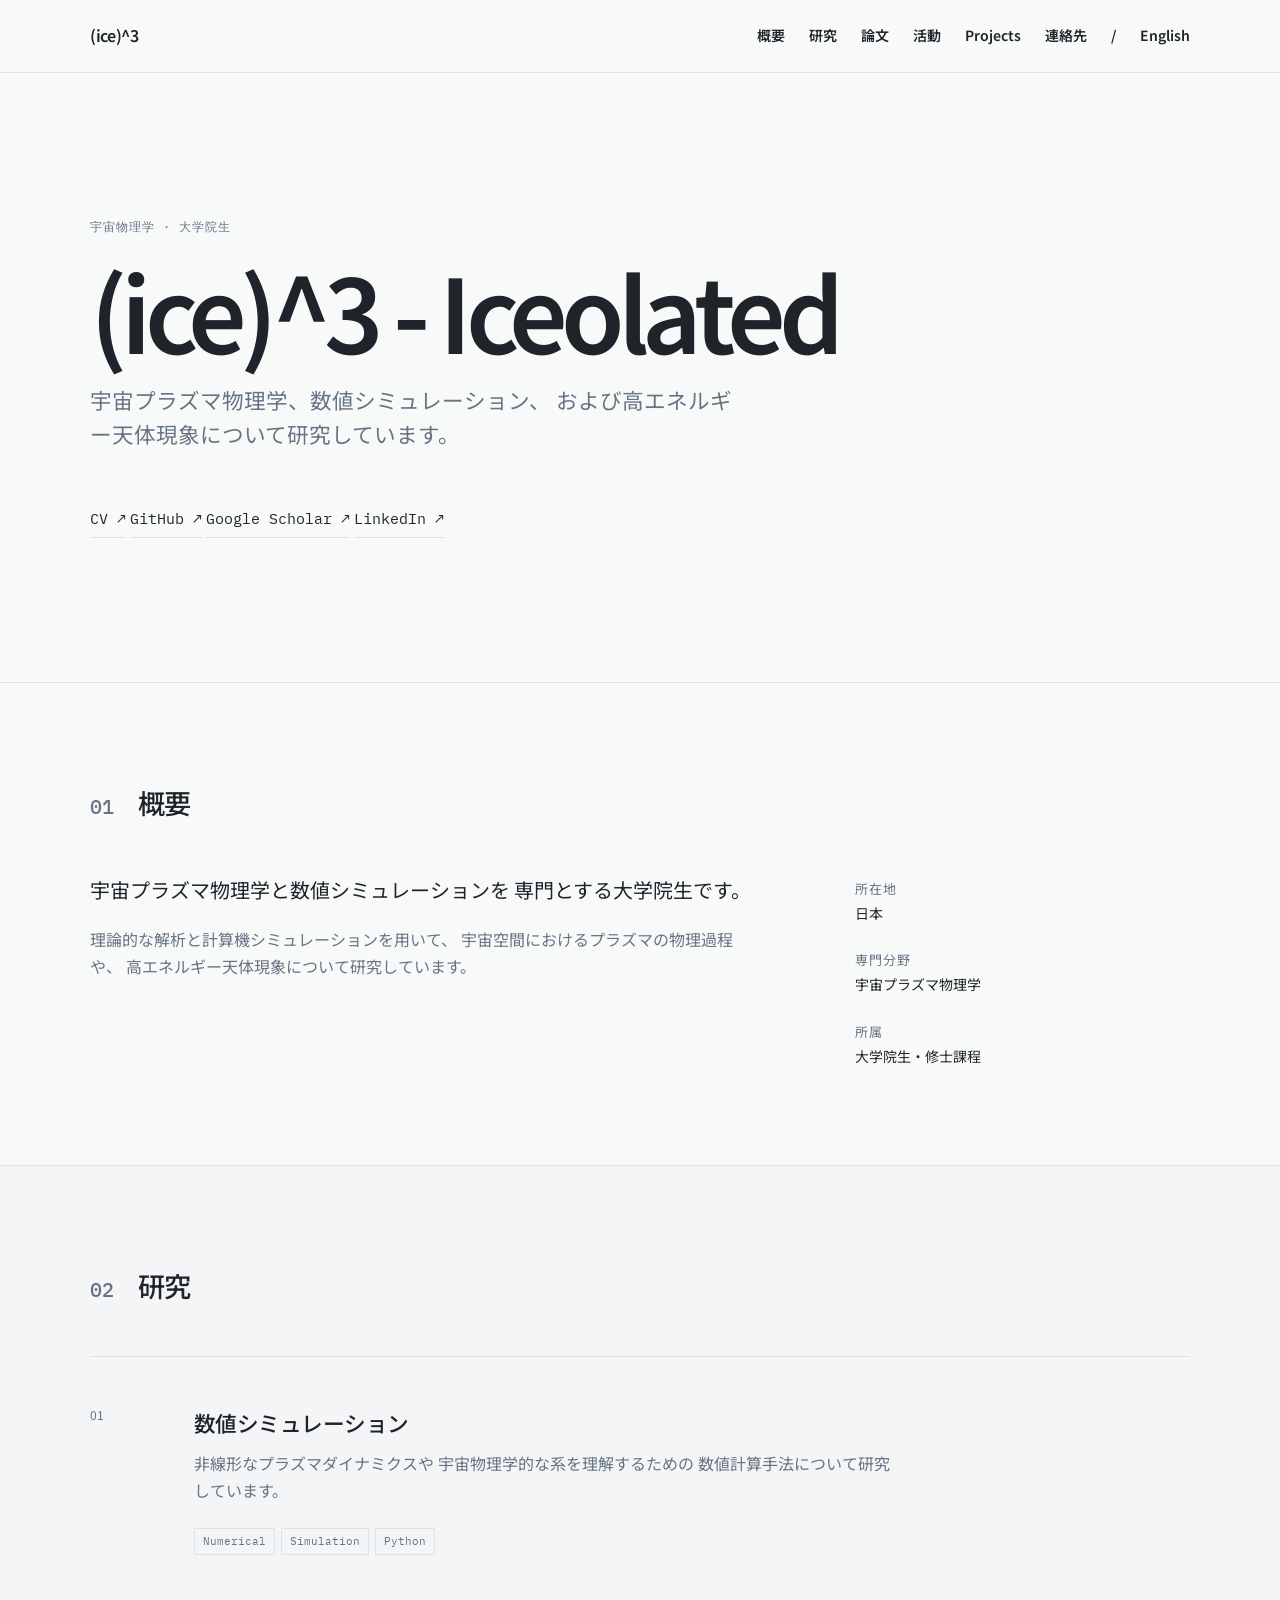
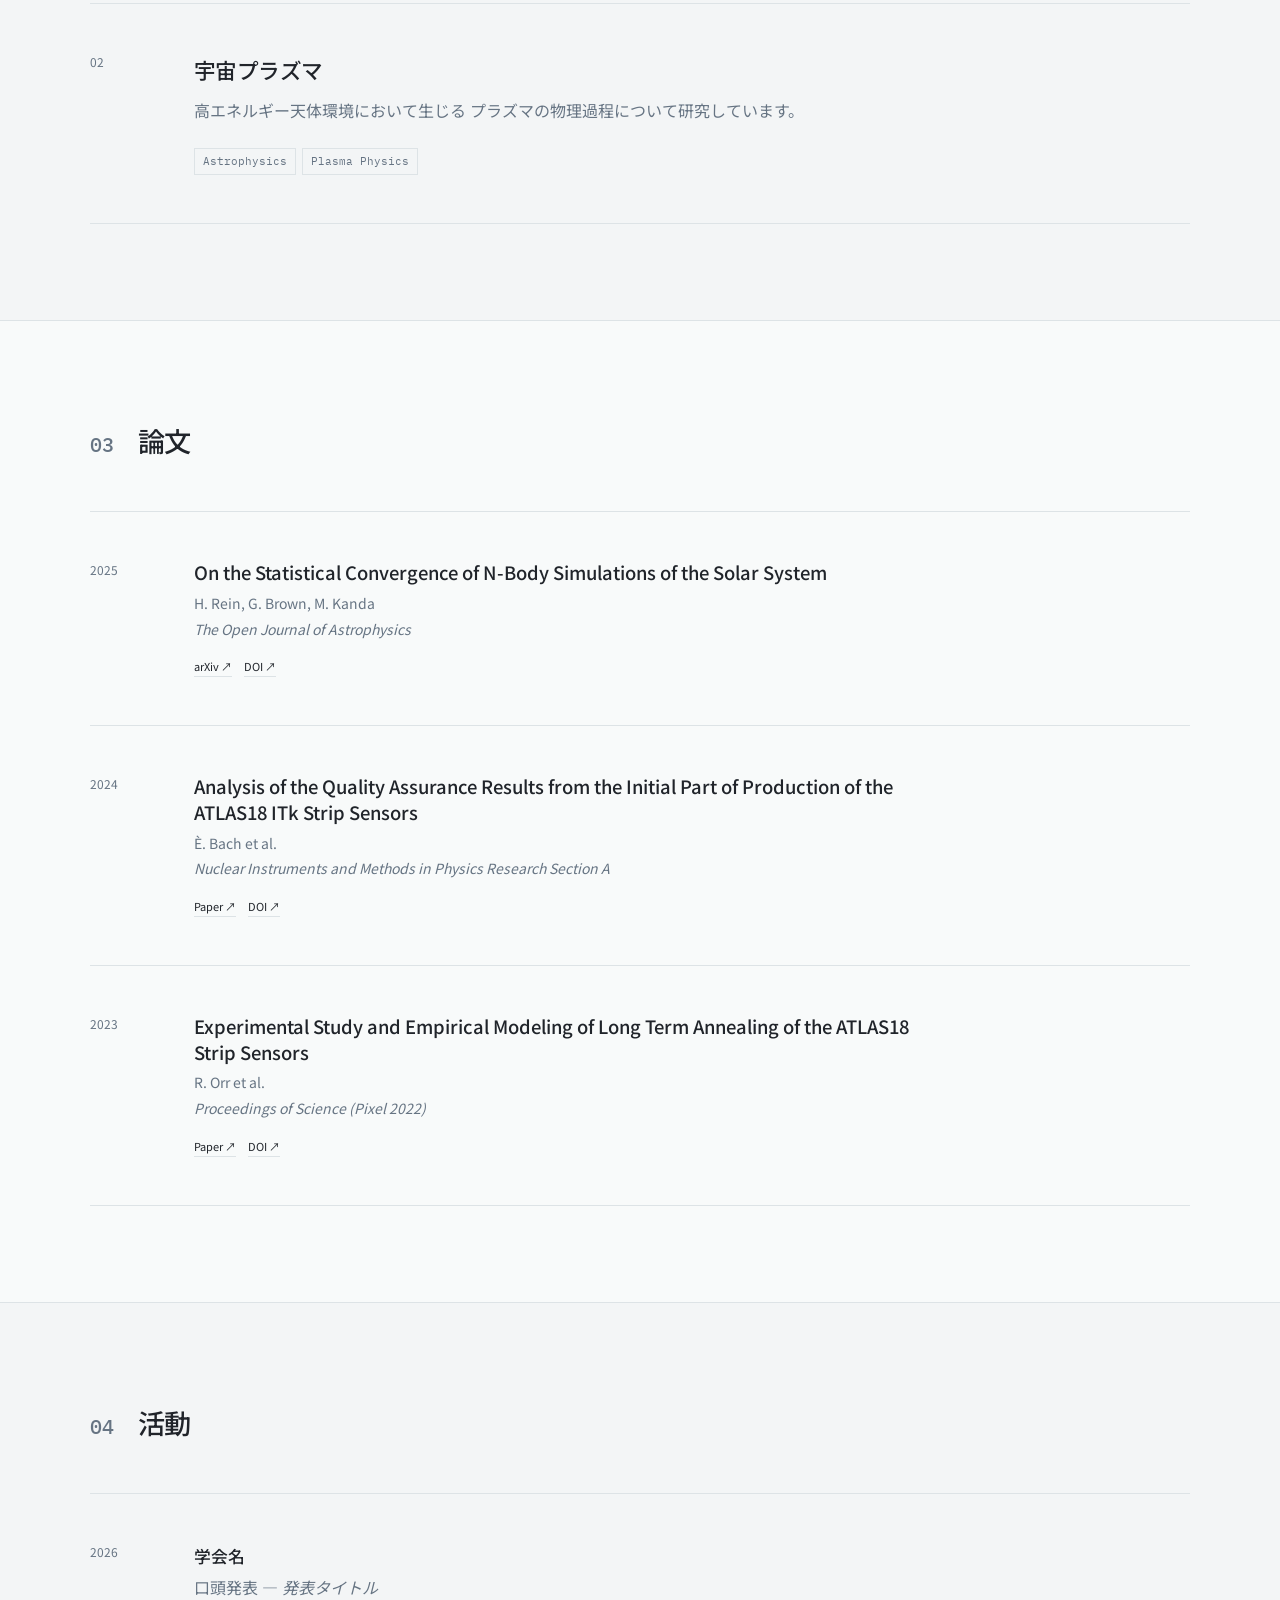
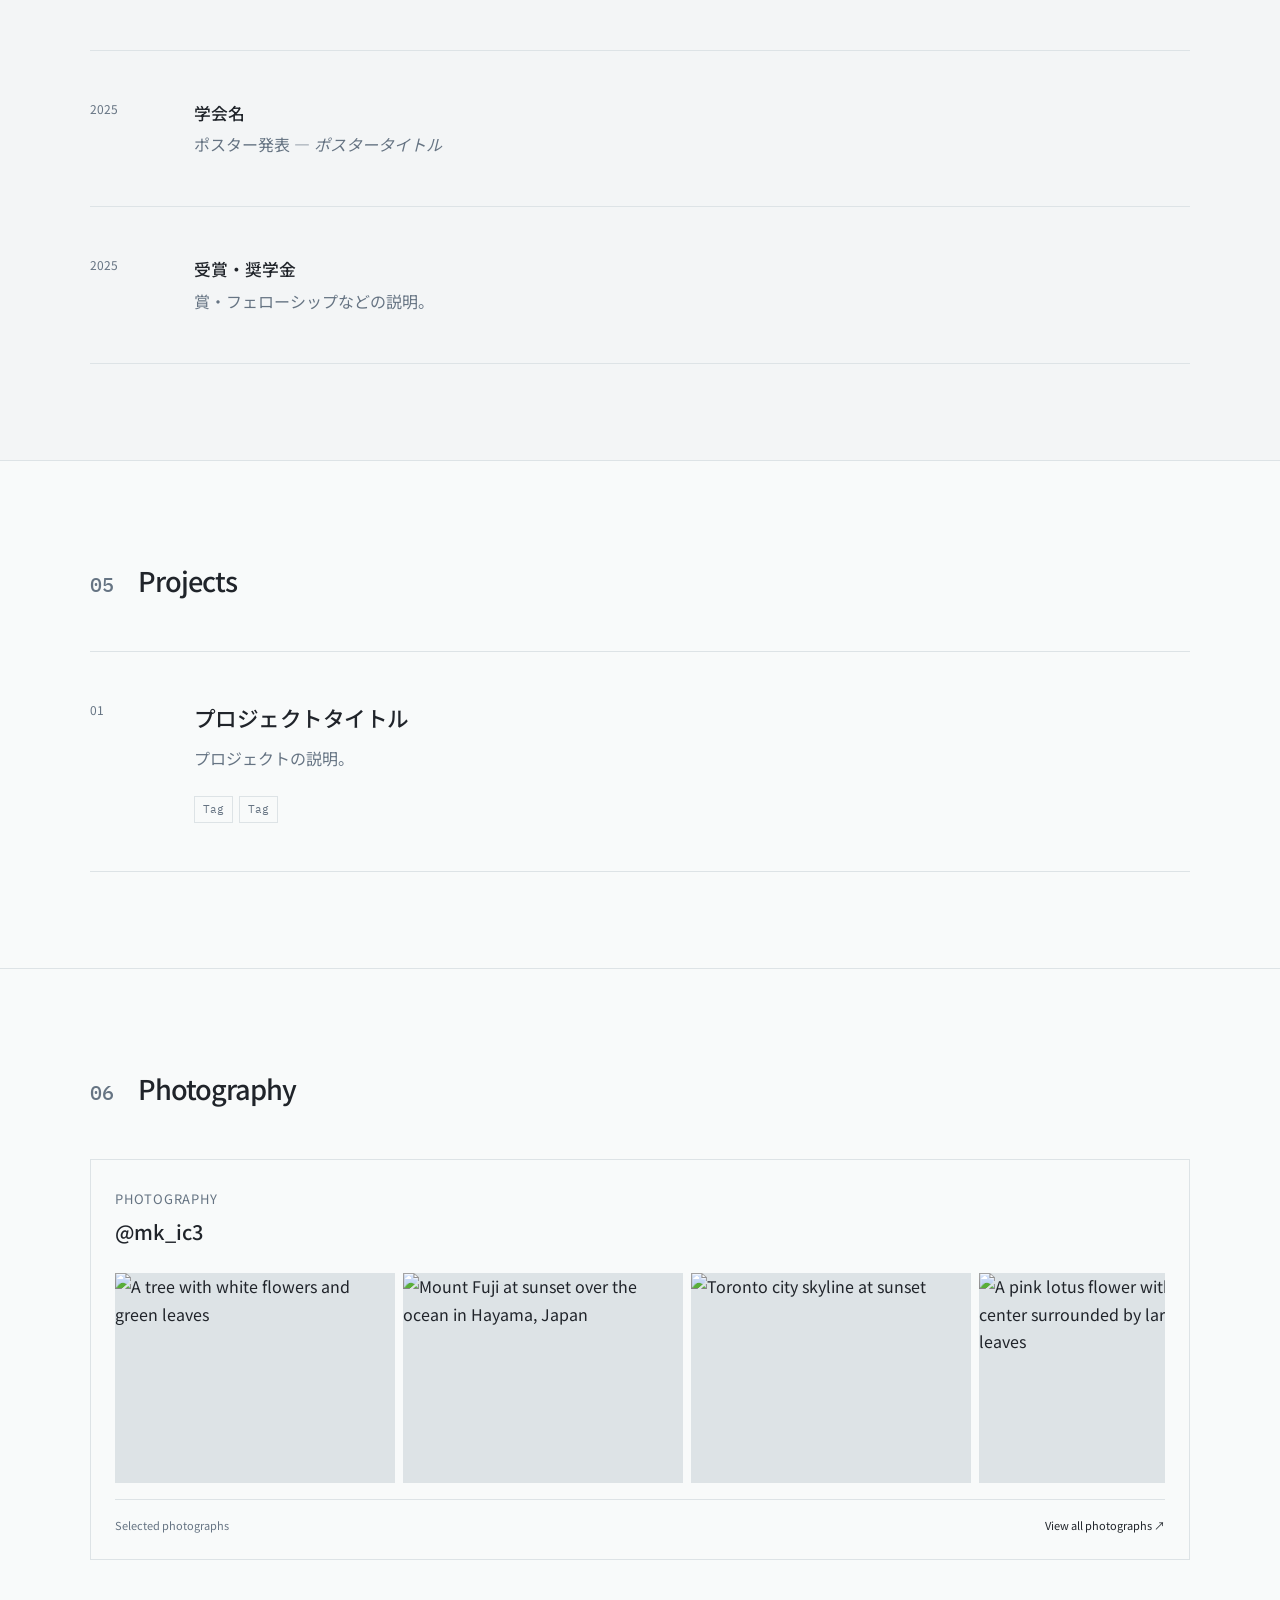
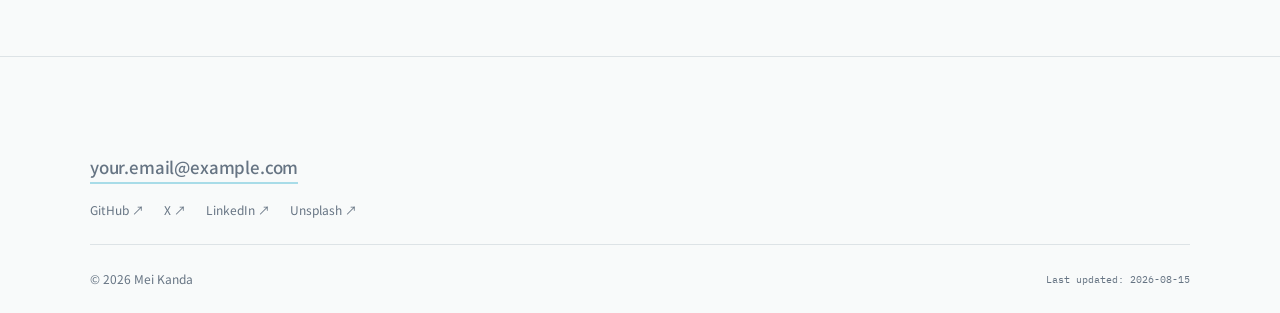
==== jp/index.html @ 18f5dd23 "feat: update publication details in index.html and jp/index.html with new titles, authors, and links" ====
<!DOCTYPE html>
<html lang="ja">

<head>
    <meta charset="UTF-8">

    <meta
        name="viewport"
        content="width=device-width, initial-scale=1.0"
    >

    <title>Your Name — Graduate Researcher</title>

    <meta
        name="description"
        content="Your Nameの研究・論文・学会発表・活動などを紹介する個人ウェブサイトです。"
    >

    <!-- Google Fonts -->
    <link rel="preconnect" href="https://fonts.googleapis.com">
    <link rel="preconnect" href="https://fonts.gstatic.com" crossorigin>

    <link
        href="https://fonts.googleapis.com/css2?family=IBM+Plex+Mono:wght@400;500&family=Inter:wght@400;500;600;700&family=Noto+Sans+JP:wght@400;500;600&display=swap"
        rel="stylesheet"
    >

    <!-- Main stylesheet -->
    <link rel="stylesheet" href="../style.css">
</head>


<body>

    <!-- =========================================
         HEADER / NAVIGATION
         ========================================= -->
    <header class="site-header">

        <div class="container header-inner">

            <a href="./" class="site-name">
                (ice)^3
            </a>

            <nav class="site-nav" aria-label="メインナビゲーション">

                <a href="#about">概要</a>
                <a href="#research">研究</a>
                <a href="#publications">論文</a>
                <a href="#activities">活動</a>
                <a href="#projects">Projects</a>
                <a href="#contact">連絡先</a>

                <span class="nav-divider">/</span>

                <a href="../">English</a>

            </nav>

        </div>

    </header>


    <main>

        <!-- =========================================
             HERO
             ========================================= -->
        <section class="hero">

            <div class="container">

                <p class="eyebrow">
                    宇宙物理学 · 大学院生
                </p>

                <h1>
                    (ice)^3 - Iceolated
                </h1>

                <p class="hero-description">
                    宇宙プラズマ物理学、数値シミュレーション、
                    および高エネルギー天体現象について研究しています。
                </p>

                <div class="hero-links">

                    <a
                        href="../cv/CV.pdf"
                        target="_blank"
                        rel="noopener noreferrer"
                    >
                        CV ↗
                    </a>

                    <a
                        href="https://github.com/mk-ic3"
                        target="_blank"
                        rel="noopener noreferrer"
                    >
                        GitHub ↗
                    </a>

                    <a
                        href="YOUR_GOOGLE_SCHOLAR_URL"
                        target="_blank"
                        rel="noopener noreferrer"
                    >
                        Google Scholar ↗
                    </a>
                    <a
                        href="https://www.linkedin.com/in/mei-kanda/"
                        target="_blank"
                        rel="noopener noreferrer"
                    >
                        LinkedIn ↗
                    </a>

                </div>

            </div>

        </section>


        <!-- =========================================
             ABOUT
             ========================================= -->
        <section id="about" class="section">

            <div class="container">

                <div class="section-heading">

                    <span class="section-number">
                        01
                    </span>

                    <h2>
                        概要
                    </h2>

                </div>


                <div class="about-grid">

                    <div class="about-main">

                        <p class="lead">
                            宇宙プラズマ物理学と数値シミュレーションを
                            専門とする大学院生です。
                        </p>

                        <p>
                            理論的な解析と計算機シミュレーションを用いて、
                            宇宙空間におけるプラズマの物理過程や、
                            高エネルギー天体現象について研究しています。
                        </p>

                    </div>


                    <aside class="about-meta">

                        <div>

                            <span class="meta-label">
                                所在地
                            </span>

                            <span>
                                日本
                            </span>

                        </div>


                        <div>

                            <span class="meta-label">
                                専門分野
                            </span>

                            <span>
                                宇宙プラズマ物理学
                            </span>

                        </div>


                        <div>

                            <span class="meta-label">
                                所属
                            </span>

                            <span>
                                大学院生・修士課程
                            </span>

                        </div>

                    </aside>

                </div>

            </div>

        </section>


        <!-- =========================================
             RESEARCH
             ========================================= -->
        <section id="research" class="section section-tinted">

            <div class="container">

                <div class="section-heading">

                    <span class="section-number">
                        02
                    </span>

                    <h2>
                        研究
                    </h2>

                </div>


                <div class="research-list">


                    <article class="research-item">

                        <div class="research-index">
                            01
                        </div>


                        <div class="research-content">

                            <h3>
                                数値シミュレーション
                            </h3>

                            <p>
                                非線形なプラズマダイナミクスや
                                宇宙物理学的な系を理解するための
                                数値計算手法について研究しています。
                            </p>

                            <div class="tags">

                                <span>
                                    Numerical
                                </span>

                                <span>
                                    Simulation
                                </span>

                                <span>
                                    Python
                                </span>

                            </div>

                        </div>

                    </article>


                    <article class="research-item">

                        <div class="research-index">
                            02
                        </div>


                        <div class="research-content">

                            <h3>
                                宇宙プラズマ
                            </h3>

                            <p>
                                高エネルギー天体環境において生じる
                                プラズマの物理過程について研究しています。
                            </p>

                            <div class="tags">

                                <span>
                                    Astrophysics
                                </span>

                                <span>
                                    Plasma Physics
                                </span>

                            </div>

                        </div>

                    </article>


                </div>

            </div>

        </section>


        <!-- =========================================
             PUBLICATIONS
             ========================================= -->
        <section id="publications" class="section">

            <div class="container">

                <div class="section-heading">

                    <span class="section-number">
                        03
                    </span>

                    <h2>
                        論文
                    </h2>

                </div>


                <div class="publication-list">


                    <article class="publication">

                        <div class="publication-year">
                            2025
                        </div>


                        <div class="publication-body">

                            <h3>
                                On the Statistical Convergence of N-Body Simulations of the Solar System
                            </h3>

                            <p class="authors">
                                H. Rein, G. Brown, M. Kanda
                            </p>

                            <p class="journal">
                                <em>The Open Journal of Astrophysics</em>
                            </p>


                            <div class="publication-links">

                                <a
                                    href="https://arxiv.org/abs/2507.04987"
                                    target="_blank"
                                    rel="noopener noreferrer"
                                >
                                    arXiv ↗
                                </a>

                                <a
                                    href="https://doi.org/10.33232/001c.154745"
                                    target="_blank"
                                    rel="noopener noreferrer"
                                >
                                    DOI ↗
                                </a>

                            </div>

                        </div>

                    </article>


                    <article class="publication">

                        <div class="publication-year">
                            2024
                        </div>


                        <div class="publication-body">

                            <h3>
                                Analysis of the Quality Assurance Results from the Initial Part of Production of the ATLAS18 ITk Strip Sensors
                            </h3>

                            <p class="authors">
                                È. Bach et al.
                            </p>

                            <p class="journal">
                                <em>Nuclear Instruments and Methods in Physics Research Section A</em>
                            </p>


                            <div class="publication-links">

                                <a
                                    href="https://www.sciencedirect.com/science/article/pii/S0168900224003619"
                                    target="_blank"
                                    rel="noopener noreferrer"
                                >
                                    Paper ↗
                                </a>

                                <a
                                    href="https://doi.org/10.1016/j.nima.2024.169435"
                                    target="_blank"
                                    rel="noopener noreferrer"
                                >
                                    DOI ↗
                                </a>

                            </div>

                        </div>

                    </article>


                    <article class="publication">

                        <div class="publication-year">
                            2023
                        </div>


                        <div class="publication-body">

                            <h3>
                                Experimental Study and Empirical Modeling of Long Term Annealing of the ATLAS18 Strip Sensors
                            </h3>

                            <p class="authors">
                                R. Orr et al.
                            </p>

                            <p class="journal">
                                <em>Proceedings of Science (Pixel 2022)</em>
                            </p>


                            <div class="publication-links">

                                <a
                                    href="https://doi.org/10.22323/1.420.0043"
                                    target="_blank"
                                    rel="noopener noreferrer"
                                >
                                    Paper ↗
                                </a>

                                <a
                                    href="https://doi.org/10.22323/1.420.0043"
                                    target="_blank"
                                    rel="noopener noreferrer"
                                >
                                    DOI ↗
                                </a>

                            </div>

                        </div>

                    </article>


                </div>

            </div>

        </section>


        <!-- =========================================
             ACTIVITIES
             ========================================= -->
        <section id="activities" class="section section-tinted">

            <div class="container">

                <div class="section-heading">

                    <span class="section-number">
                        04
                    </span>

                    <h2>
                        活動
                    </h2>

                </div>


                <div class="timeline">


                    <article class="timeline-item">

                        <div class="timeline-year">
                            2026
                        </div>


                        <div class="timeline-content">

                            <h3>
                                学会名
                            </h3>

                            <p>
                                口頭発表 —
                                <em>発表タイトル</em>
                            </p>

                        </div>

                    </article>


                    <article class="timeline-item">

                        <div class="timeline-year">
                            2025
                        </div>


                        <div class="timeline-content">

                            <h3>
                                学会名
                            </h3>

                            <p>
                                ポスター発表 —
                                <em>ポスタータイトル</em>
                            </p>

                        </div>

                    </article>


                    <article class="timeline-item">

                        <div class="timeline-year">
                            2025
                        </div>


                        <div class="timeline-content">

                            <h3>
                                受賞・奨学金
                            </h3>

                            <p>
                                賞・フェローシップなどの説明。
                            </p>

                        </div>

                    </article>


                </div>

            </div>

        </section>


        <!-- =========================================
             PROJECTS
             ========================================= -->
        <section id="projects" class="section">

            <div class="container">

                <div class="section-heading">

                    <span class="section-number">
                        05
                    </span>

                    <h2>
                        Projects
                    </h2>

                </div>


                <div class="research-list">


                    <article class="research-item">

                        <div class="research-index">
                            01
                        </div>


                        <div class="research-content">

                            <h3>
                                <a href="#">
                                    プロジェクトタイトル
                                </a>
                            </h3>

                            <p>
                                プロジェクトの説明。
                            </p>

                            <div class="tags">

                                <span>
                                    Tag
                                </span>

                                <span>
                                    Tag
                                </span>

                            </div>

                        </div>

                    </article>


                </div>

            </div>

        </section>


        <!-- =========================================
             PHOTOGRAPHY
             ========================================= -->
        <section class="section">

            <div class="container">

                <div class="section-heading">

                    <span class="section-number">
                        06
                    </span>

                    <h2>
                        Photography
                    </h2>

                </div>


                <div class="unsplash-card">

                    <div class="unsplash-card-header">

                        <div>
                            <span class="meta-label">
                                PHOTOGRAPHY
                            </span>

                            <h3>
                                @mk_ic3
                            </h3>
                        </div>

                    </div>


                    <div class="photo-grid">

                        <a
                            href="https://unsplash.com/photos/a-tree-with-white-flowers-and-green-leaves-QDzzZZHFz-U"
                            target="_blank"
                            rel="noopener noreferrer"
                            class="photo-card"
                        >
                            <img
                                src="https://images.unsplash.com/photo-1712968015844-6d76311d9dd3?auto=format&fit=crop&w=900&q=80&ixlib=rb-4.1.0"
                                alt="A tree with white flowers and green leaves"
                            >
                        </a>


                        <a
                            href="https://unsplash.com/photos/mount-fuji-at-sunset-over-the-ocean-8M4cD7uirUU"
                            target="_blank"
                            rel="noopener noreferrer"
                            class="photo-card"
                        >
                            <img
                                src="https://images.unsplash.com/photo-1778073240307-7e9a6b8cae13?auto=format&fit=crop&w=900&q=80&ixlib=rb-4.1.0"
                                alt="Mount Fuji at sunset over the ocean in Hayama, Japan"
                            >
                        </a>


                        <a
                            href="https://unsplash.com/photos/5m6bXYsO8K4"
                            target="_blank"
                            rel="noopener noreferrer"
                            class="photo-card"
                        >
                            <img
                                src="https://images.unsplash.com/photo-1655641720293-cb061274658c?auto=format&fit=crop&w=900&q=80&ixlib=rb-4.1.0"
                                alt="Toronto city skyline at sunset"
                            >
                        </a>


                        <a
                            href="https://unsplash.com/photos/pink-lotus-flower-with-green-leaves-WcjH20FnAF0"
                            target="_blank"
                            rel="noopener noreferrer"
                            class="photo-card"
                        >
                            <img
                                src="https://images.unsplash.com/photo-1785930355684-08babeacb1f9?auto=format&fit=crop&w=900&q=80&ixlib=rb-4.1.0"
                                alt="A pink lotus flower with a yellow center surrounded by large green leaves"
                            >
                        </a>


                        <a
                            href="https://unsplash.com/photos/snow-capped-mount-fuji-at-sunrise-over-the-ocean-vVNPhKwAJts"
                            target="_blank"
                            rel="noopener noreferrer"
                            class="photo-card"
                        >
                            <img
                                src="https://images.unsplash.com/photo-1784520227076-e8e0f99f439f?auto=format&fit=crop&w=900&q=80&ixlib=rb-4.1.0"
                                alt="Snow-capped Mount Fuji at sunrise over the ocean"
                            >
                        </a>


                        <a
                            href="https://unsplash.com/photos/snow-capped-mountain-over-a-calm-sea-at-twilight-6tz-zyRX4TU"
                            target="_blank"
                            rel="noopener noreferrer"
                            class="photo-card"
                        >
                            <img
                                src="https://images.unsplash.com/photo-1784520226907-1e6dbd36b09c?auto=format&fit=crop&w=900&q=80&ixlib=rb-4.1.0"
                                alt="Snow-capped mountain over a calm sea at twilight"
                            >
                        </a>


                        <a
                            href="https://unsplash.com/photos/snow-capped-mount-fuji-and-a-lighthouse-over-the-calm-ocean-Updo7ICSqFU"
                            target="_blank"
                            rel="noopener noreferrer"
                            class="photo-card"
                        >
                            <img
                                src="https://images.unsplash.com/photo-1784520226905-12eba92116d4?auto=format&fit=crop&w=900&q=80&ixlib=rb-4.1.0"
                                alt="Snow-capped Mount Fuji and a lighthouse over the calm ocean"
                            >
                        </a>


                        <a
                            href="https://unsplash.com/photos/mount-fuji-with-snow-capped-peak-overlooking-the-ocean-at-twilight-VlQekFW7cx4"
                            target="_blank"
                            rel="noopener noreferrer"
                            class="photo-card"
                        >
                            <img
                                src="https://images.unsplash.com/photo-1784520226907-6ae4511b928c?auto=format&fit=crop&w=900&q=80&ixlib=rb-4.1.0"
                                alt="Mount Fuji with snow-capped peak overlooking the ocean at twilight"
                            >
                        </a>

                    </div>


                    <div class="unsplash-card-footer">

                        <span>
                            Selected photographs
                        </span>

                        <a
                            href="https://unsplash.com/@mk_ic3"
                            target="_blank"
                            rel="noopener noreferrer"
                        >
                            View all photographs ↗
                        </a>

                    </div>

                </div>

            </div>

        </section>


        </main>


    <!-- =========================================
         FOOTER / CONTACT
         ========================================= -->
    <footer id="contact" class="site-footer">

        <div class="container footer-inner">

            <div class="footer-contact">

                <a
                    href="mailto:your.email@example.com"
                    class="footer-email"
                >
                    your.email@example.com
                </a>

                <div class="social-links">

                    <a
                        href="https://github.com/mk-ic3"
                        target="_blank"
                        rel="noopener noreferrer"
                    >
                        GitHub ↗
                    </a>

                    <a
                        href="https://x.com/ph_ic3"
                        target="_blank"
                        rel="noopener noreferrer"
                    >
                        X ↗
                    </a>

                    <a
                        href="https://www.linkedin.com/in/mei-kanda/"
                        target="_blank"
                        rel="noopener noreferrer"
                    >
                        LinkedIn ↗
                    </a>

                    <a
                        href="https://unsplash.com/@mk_ic3"
                        target="_blank"
                        rel="noopener noreferrer"
                    >
                        Unsplash ↗
                    </a>

                </div>

            </div>

            <div class="footer-bottom">

                <span>
                    © 2026 Mei Kanda
                </span>

                <span class="footer-mono">
                    Last updated: 2026-08-15
                </span>

            </div>

        </div>

    </footer>

</body>

</html>
---- style.css ----
/* =========================================================
   DESIGN SYSTEM
   ========================================================= */

:root {

    /* Colors */
    --snow: #F8FAFA;
    --charcoal: #20242A;
    --ice-blue: #A8DCE8;
    --slate: #667483;
    --mist: #DDE3E6;

    /* Typography */
    --font-sans: "Inter", sans-serif;
    --font-jp: "Noto Sans JP", sans-serif;
    --font-mono: "IBM Plex Mono", monospace;

    /* Layout */
    --content-width: 1100px;
    --side-padding: 32px;

    /* Spacing */
    --space-xs: 8px;
    --space-sm: 16px;
    --space-md: 24px;
    --space-lg: 48px;
    --space-xl: 96px;
    --space-xxl: 144px;

    /* Borders */
    --border: 1px solid var(--mist);
}


/* =========================================================
   RESET
   ========================================================= */

*,
*::before,
*::after {
    box-sizing: border-box;
}

html {
    scroll-behavior: smooth;
}

body {
    margin: 0;

    background: var(--snow);
    color: var(--charcoal);

    font-family: var(--font-sans);
    font-size: 16px;
    line-height: 1.7;

    -webkit-font-smoothing: antialiased;
}

img {
    display: block;
    max-width: 100%;
}

a {
    color: inherit;
    text-decoration: none;
}

p,
h1,
h2,
h3 {
    margin-top: 0;
}


/* =========================================================
   GLOBAL LAYOUT
   ========================================================= */

.container {
    width: min(
        calc(100% - (var(--side-padding) * 2)),
        var(--content-width)
    );

    margin-inline: auto;
}


/* =========================================================
   HEADER
   ========================================================= */

.site-header {
    position: sticky;
    top: 0;
    z-index: 100;

    background: rgba(248, 250, 250, 0.92);

    border-bottom: var(--border);

    backdrop-filter: blur(10px);
}

.header-inner {
    min-height: 72px;

    display: flex;
    align-items: center;
    justify-content: space-between;

    gap: var(--space-md);
}

.site-name {
    font-weight: 600;
    letter-spacing: -0.02em;
}

.site-nav {
    display: flex;
    align-items: center;
    gap: 24px;

    font-size: 14px;
    font-weight: 600;
}

.site-nav a {
    color: var(--charcoal);

    transition:
        color 160ms ease,
        background-color 160ms ease;
}

.site-nav a:hover {
    color: var(--slate);
}


/* =========================================================
   HERO
   ========================================================= */

.hero {
    padding-top: var(--space-xxl);
    padding-bottom: var(--space-xxl);
}

.eyebrow {
    margin-bottom: var(--space-md);

    color: var(--slate);

    font-family: var(--font-mono);
    font-size: 12px;
    letter-spacing: 0.08em;
}

.hero h1 {
    max-width: 900px;

    margin-bottom: var(--space-md);

    font-size: clamp(3rem, 8vw, 7rem);
    font-weight: 600;
    line-height: 0.95;
    letter-spacing: -0.065em;
}

.hero-description {
    max-width: 650px;

    margin-bottom: var(--space-lg);

    color: var(--slate);

    font-size: clamp(1.1rem, 2vw, 1.35rem);
    line-height: 1.6;
}

.hero-links a {
    display: inline-block;

    padding: 6px 0;

    color: var(--charcoal);

    font-family: var(--font-mono);
    font-size: 15px;

    border-bottom: 1px solid var(--mist);

    transition:
        background-color 160ms ease,
        border-color 160ms ease;
}

.hero-links a:hover {
    background: var(--ice-blue);
    border-color: var(--charcoal);
}

.hero-links .link-accent {
    color: var(--charcoal);

    padding: 2px 8px;

    background: var(--ice-blue);
}


/* =========================================================
   SECTIONS
   ========================================================= */

.section {
    padding-top: var(--space-xl);
    padding-bottom: var(--space-xl);

    border-top: var(--border);
}

.section-tinted {
    background: rgba(221, 227, 230, 0.22);
}

.section-heading {
    display: flex;
    align-items: baseline;
    gap: var(--space-md);

    margin-bottom: var(--space-lg);
}

.section-number {
    color: var(--slate);

    font-family: var(--font-mono);
    font-size: 20px;
    font-weight: 500;
}

.section-heading h2 {
    margin: 0;

    font-size: 1.7rem;
    font-weight: 500;
    letter-spacing: -0.035em;
}


/* =========================================================
   ABOUT
   ========================================================= */

.about-grid {
    display: grid;
    grid-template-columns: minmax(0, 2fr) minmax(220px, 1fr);

    gap: var(--space-xl);
}

.about-main {
    max-width: 700px;
}

.lead {
    font-size: 1.25rem;
    line-height: 1.6;
}

.about-main p:last-child {
    color: var(--slate);
}

.about-meta {
    display: flex;
    flex-direction: column;
    gap: var(--space-md);

    padding-top: 4px;

    font-size: 14px;
}

.about-meta > div {
    display: flex;
    flex-direction: column;
}

.meta-label {
    margin-bottom: 2px;

    color: var(--slate);

    font-family: var(--font-mono);
    font-size: 13px;
    text-transform: uppercase;
    letter-spacing: 0.06em;
}


/* =========================================================
   RESEARCH
   ========================================================= */

.research-list {
    border-top: var(--border);
}

.research-item {
    display: grid;
    grid-template-columns: 80px minmax(0, 1fr);

    gap: var(--space-md);

    padding: var(--space-lg) 0;

    border-bottom: var(--border);
}

.research-index {
    color: var(--slate);

    font-family: var(--font-mono);
    font-size: 12px;
}

.research-content {
    max-width: 700px;
}

.research-content h3 {
    margin-bottom: var(--space-xs);

    font-size: 1.35rem;
    font-weight: 500;
    letter-spacing: -0.025em;
}

.research-content p {
    margin-bottom: var(--space-md);

    color: var(--slate);
}

.tags {
    display: flex;
    flex-wrap: wrap;
    gap: 6px;
}

.tags span {
    padding: 3px 8px;

    color: var(--slate);

    border: 1px solid var(--mist);

    font-family: var(--font-mono);
    font-size: 11px;
}


/* =========================================================
   PUBLICATIONS
   ========================================================= */

.publication-list {
    border-top: var(--border);
}

.publication {
    display: grid;
    grid-template-columns: 80px minmax(0, 1fr);

    gap: var(--space-md);

    padding: var(--space-lg) 0;

    border-bottom: var(--border);
}

.publication-year {
    color: var(--slate);

    font-family: var(--font-mono);
    font-size: 12px;
}

.publication-body {
    max-width: 760px;
}

.publication-body h3 {
    margin-bottom: 6px;

    font-size: 1.15rem;
    font-weight: 500;
    line-height: 1.4;
}

.authors {
    margin-bottom: 2px;

    color: var(--slate);
    font-size: 14px;
}

.journal {
    margin-bottom: var(--space-sm);

    color: var(--slate);
    font-size: 14px;
}

.publication-links {
    display: flex;
    flex-wrap: wrap;
    gap: 12px;

    font-family: var(--font-mono);
    font-size: 11px;
}

.publication-links a {
    border-bottom: 1px solid var(--mist);
}

.publication-links a:hover {
    border-color: var(--charcoal);
}


/* =========================================================
   TIMELINE
   ========================================================= */

.timeline {
    border-top: var(--border);
}

.timeline-item {
    display: grid;
    grid-template-columns: 80px minmax(0, 1fr);

    gap: var(--space-md);

    padding: var(--space-lg) 0;

    border-bottom: var(--border);
}

.timeline-year {
    color: var(--slate);

    font-family: var(--font-mono);
    font-size: 12px;
}

.timeline-content h3 {
    margin-bottom: 4px;

    font-size: 1.05rem;
    font-weight: 500;
}

.timeline-content p {
    margin: 0;

    color: var(--slate);
}



/* =========================================================
   CONTACT
   ========================================================= */

.footer-email {
    display: inline-block;

    margin-bottom: var(--space-sm);

    font-size: 1.05rem;
    font-weight: 500;
    letter-spacing: -0.01em;

    border-bottom: 2px solid var(--ice-blue);

    transition:
        background-color 160ms ease,
        border-color 160ms ease;
}

.footer-email:hover {
    background: var(--ice-blue);
}

.social-links {
    display: flex;
    flex-wrap: wrap;
    gap: 8px 20px;

    color: var(--slate);

    font-family: var(--font-mono);
    font-size: 12px;
}

.social-links a:hover {
    color: var(--charcoal);
}


/* =========================================================
   FOOTER
   ========================================================= */

.site-footer {
    padding: var(--space-xl) 0 var(--space-md);

    border-top: var(--border);

    color: var(--slate);

    font-size: 12px;
}

.footer-contact {
    margin-bottom: var(--space-md);
}

.footer-bottom {
    display: flex;
    align-items: center;
    justify-content: space-between;

    gap: var(--space-md);

    padding-top: var(--space-md);

    border-top: var(--border);
}

.footer-mono {
    font-family: var(--font-mono);
    font-size: 10px;
}


/* =========================================================
   JAPANESE
   ========================================================= */

:lang(ja) {
    font-family: var(--font-jp);
}
html[lang="ja"] body {
    font-family: var(--font-jp);
}

html[lang="ja"] .section-number,
html[lang="ja"] .eyebrow,
html[lang="ja"] .tags,
html[lang="ja"] .publication-links,
html[lang="ja"] .footer-mono {
    font-family: var(--font-mono);
}


/* =========================================================
   TABLET
   ========================================================= */

@media (max-width: 800px) {

    :root {
        --side-padding: 24px;
        --space-xl: 72px;
        --space-xxl: 110px;
    }

    .about-grid {
        grid-template-columns: 1fr;
        gap: var(--space-lg);
    }

    .about-meta {
        display: grid;
        grid-template-columns: repeat(3, 1fr);
    }
}
/* =========================================================
   PHOTOGRAPHY / UNSPLASH
   ========================================================= */

.unsplash-card {
    border: 1px solid var(--mist);
    padding: 24px;

    background: var(--snow);
}

.unsplash-card-header {
    display: flex;
    align-items: flex-end;
    justify-content: space-between;

    gap: 24px;

    margin-bottom: 24px;
}

.unsplash-card-header h3 {
    margin: 4px 0 0;

    font-size: 1.25rem;
    font-weight: 500;
}

.unsplash-card-header > a {
    color: var(--slate);

    font-family: var(--font-mono);
    font-size: 12px;
}

.unsplash-card-header > a:hover {
    color: var(--charcoal);
}


/* Photo grid */

.unsplash-card .photo-grid {
    display: flex;

    overflow-x: auto;

    gap: 8px;

    scroll-snap-type: x mandatory;

    -webkit-overflow-scrolling: touch;

    scrollbar-width: none;
}

.unsplash-card .photo-grid::-webkit-scrollbar {
    display: none;
}

.photo-card {
    display: block;

    flex: 0 0 auto;

    width: 280px;

    overflow: hidden;

    aspect-ratio: 4 / 3;

    background: var(--mist);

    scroll-snap-align: start;
}

.photo-card img {
    width: 100%;
    height: 100%;

    object-fit: cover;

    transition: transform 300ms ease;
}

.photo-card:hover img {
    transform: scale(1.03);
}


/* Card footer */

.unsplash-card-footer {
    display: flex;
    align-items: center;
    justify-content: space-between;

    gap: 20px;

    margin-top: 16px;
    padding-top: 16px;

    border-top: 1px solid var(--mist);

    color: var(--slate);

    font-family: var(--font-mono);
    font-size: 11px;
}

.unsplash-card-footer a {
    color: var(--charcoal);
}

.unsplash-card-footer a:hover {
    text-decoration: underline;
}


/* Accent link */

.link-accent {
    padding: 2px 6px;

    background: var(--ice-blue);
}


/* =========================================================
   PHONE
   ========================================================= */

@media (max-width: 600px) {

    .unsplash-card {
        padding: 16px;
    }

    .unsplash-card-header {
        align-items: flex-start;
        flex-direction: column;

        gap: 8px;
    }

    .photo-card {
        width: 240px;

        aspect-ratio: 16 / 10;
    }

    .unsplash-card-footer {
        align-items: flex-start;
        flex-direction: column;
    }
}


/* =========================================================
   PHONE
   ========================================================= */

@media (max-width: 600px) {

    :root {
        --side-padding: 18px;
        --space-lg: 36px;
        --space-xl: 60px;
        --space-xxl: 90px;
    }

    .site-header {
        position: relative;
    }

    .header-inner {
        min-height: 64px;

        align-items: flex-start;
        flex-direction: column;

        padding-top: 16px;
        padding-bottom: 16px;
    }

    .site-nav {
        width: 100%;

        overflow-x: auto;

        gap: 18px;

        padding-bottom: 2px;

        white-space: nowrap;

        font-size: 12px;
    }

    .hero {
        padding-top: var(--space-xl);
    }

    .hero h1 {
        font-size: clamp(3rem, 18vw, 5rem);
    }

    .hero-description {
        font-size: 1rem;
    }

    .section-heading {
        margin-bottom: var(--space-lg);
    }

    .section-heading h2 {
        font-size: 1.4rem;
    }

    .about-meta {
        grid-template-columns: 1fr;
    }

    .research-item,
    .publication,
    .timeline-item {
        grid-template-columns: 1fr;

        gap: 6px;
    }

    .research-index,
    .publication-year,
    .timeline-year {
        margin-bottom: 4px;
    }

    .footer-bottom {
        align-items: flex-start;
        flex-direction: column;
    }
}
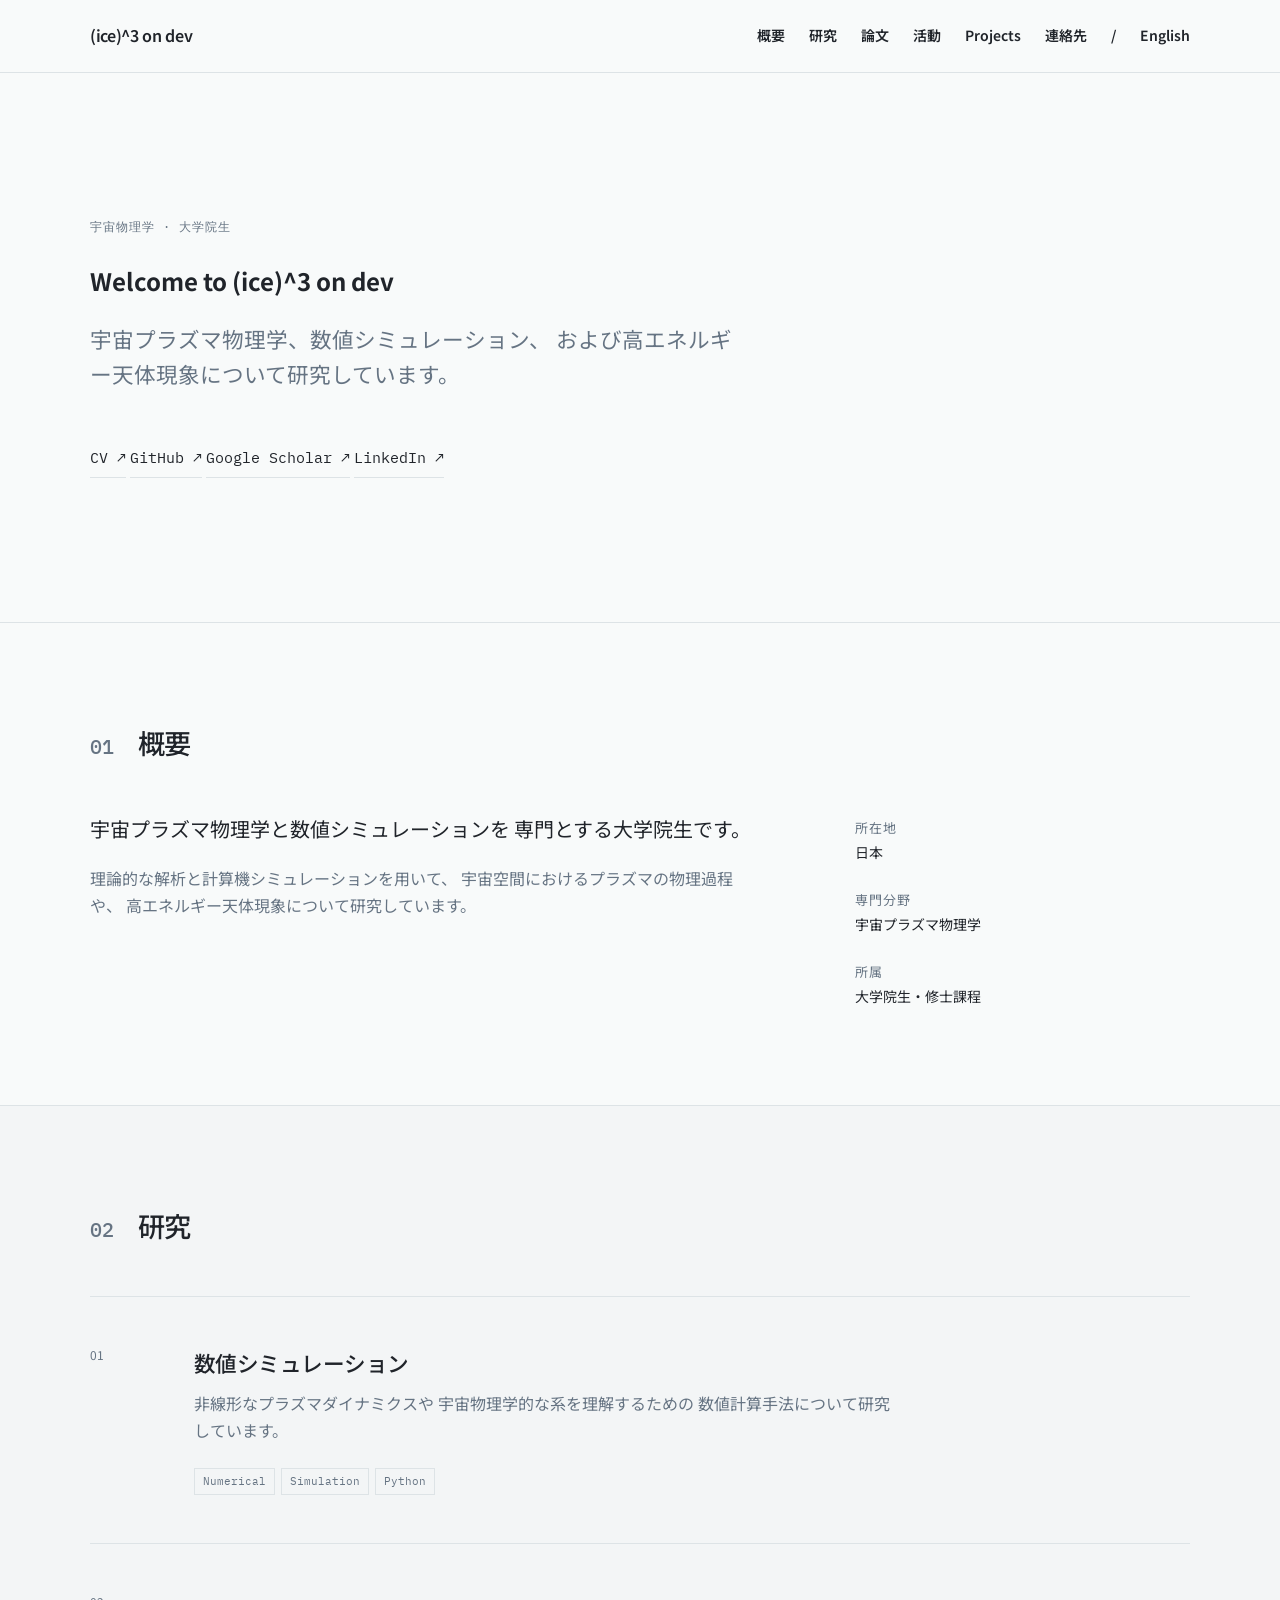
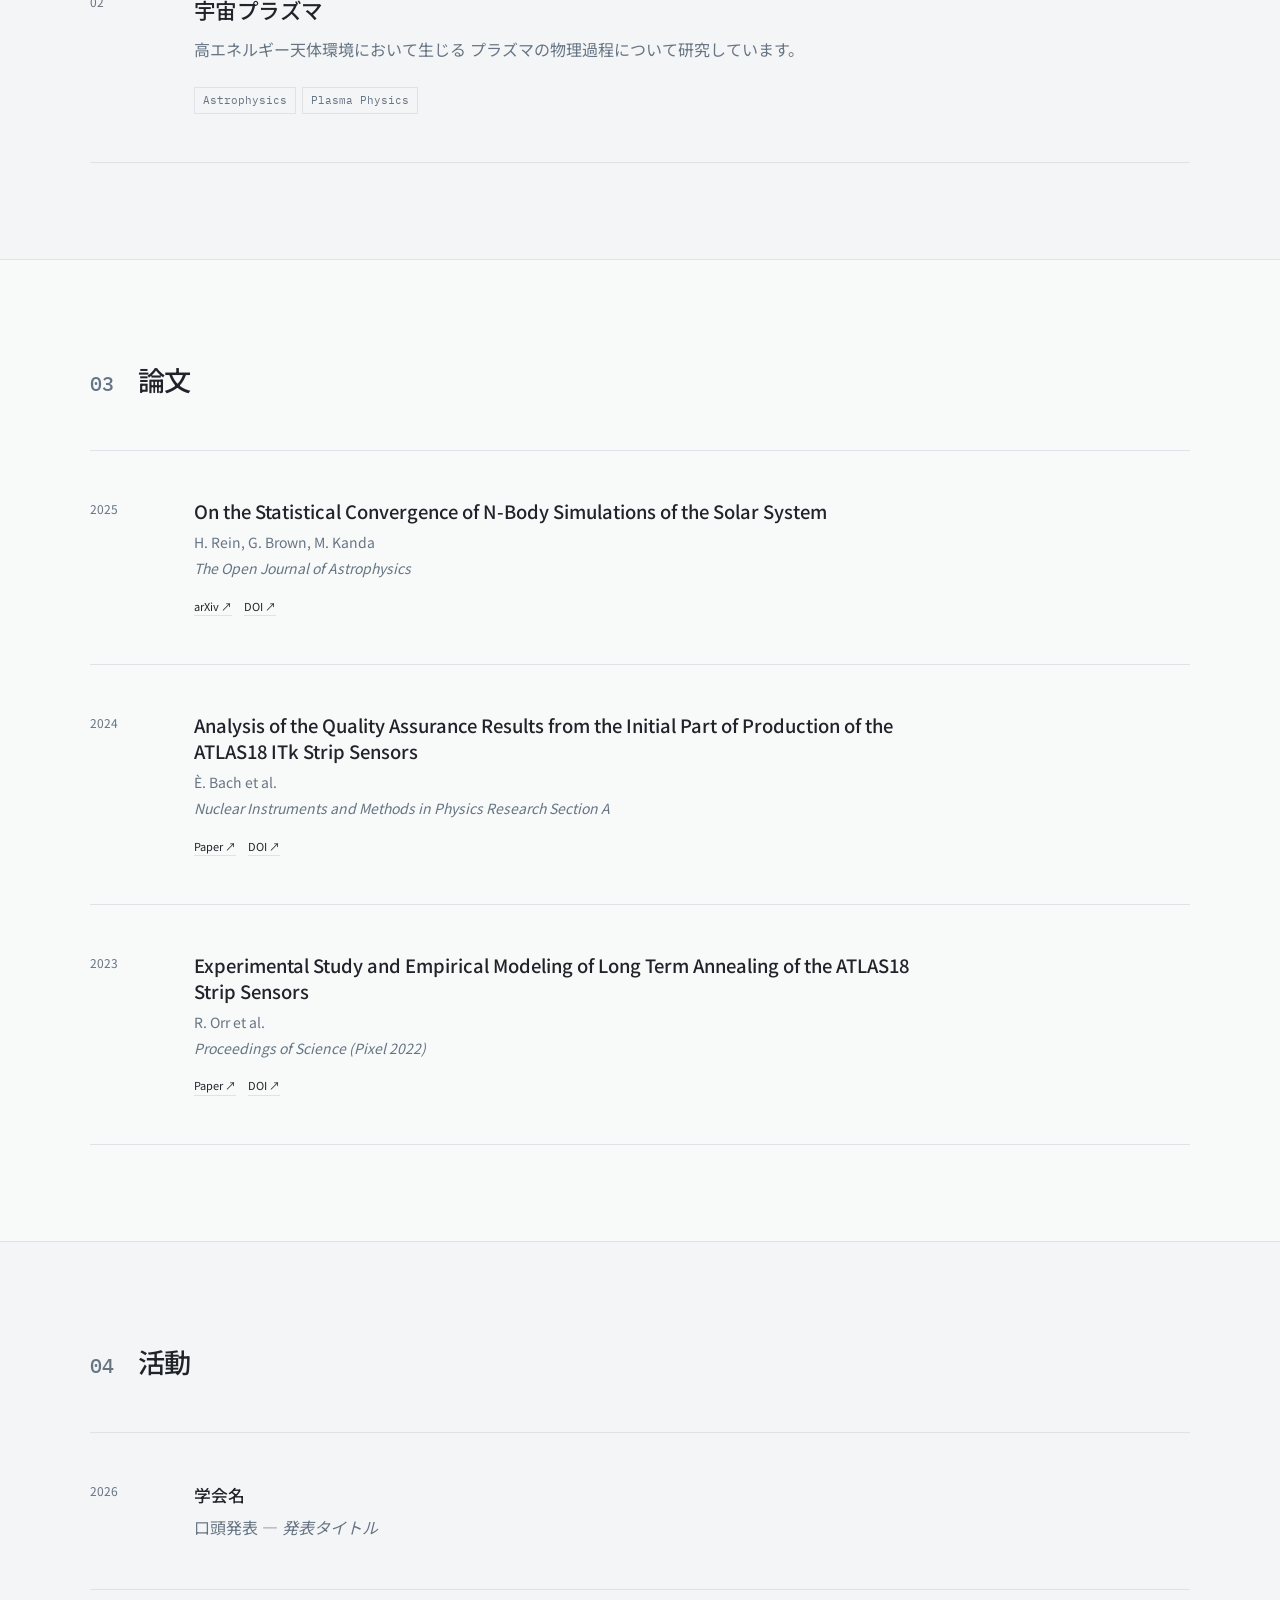
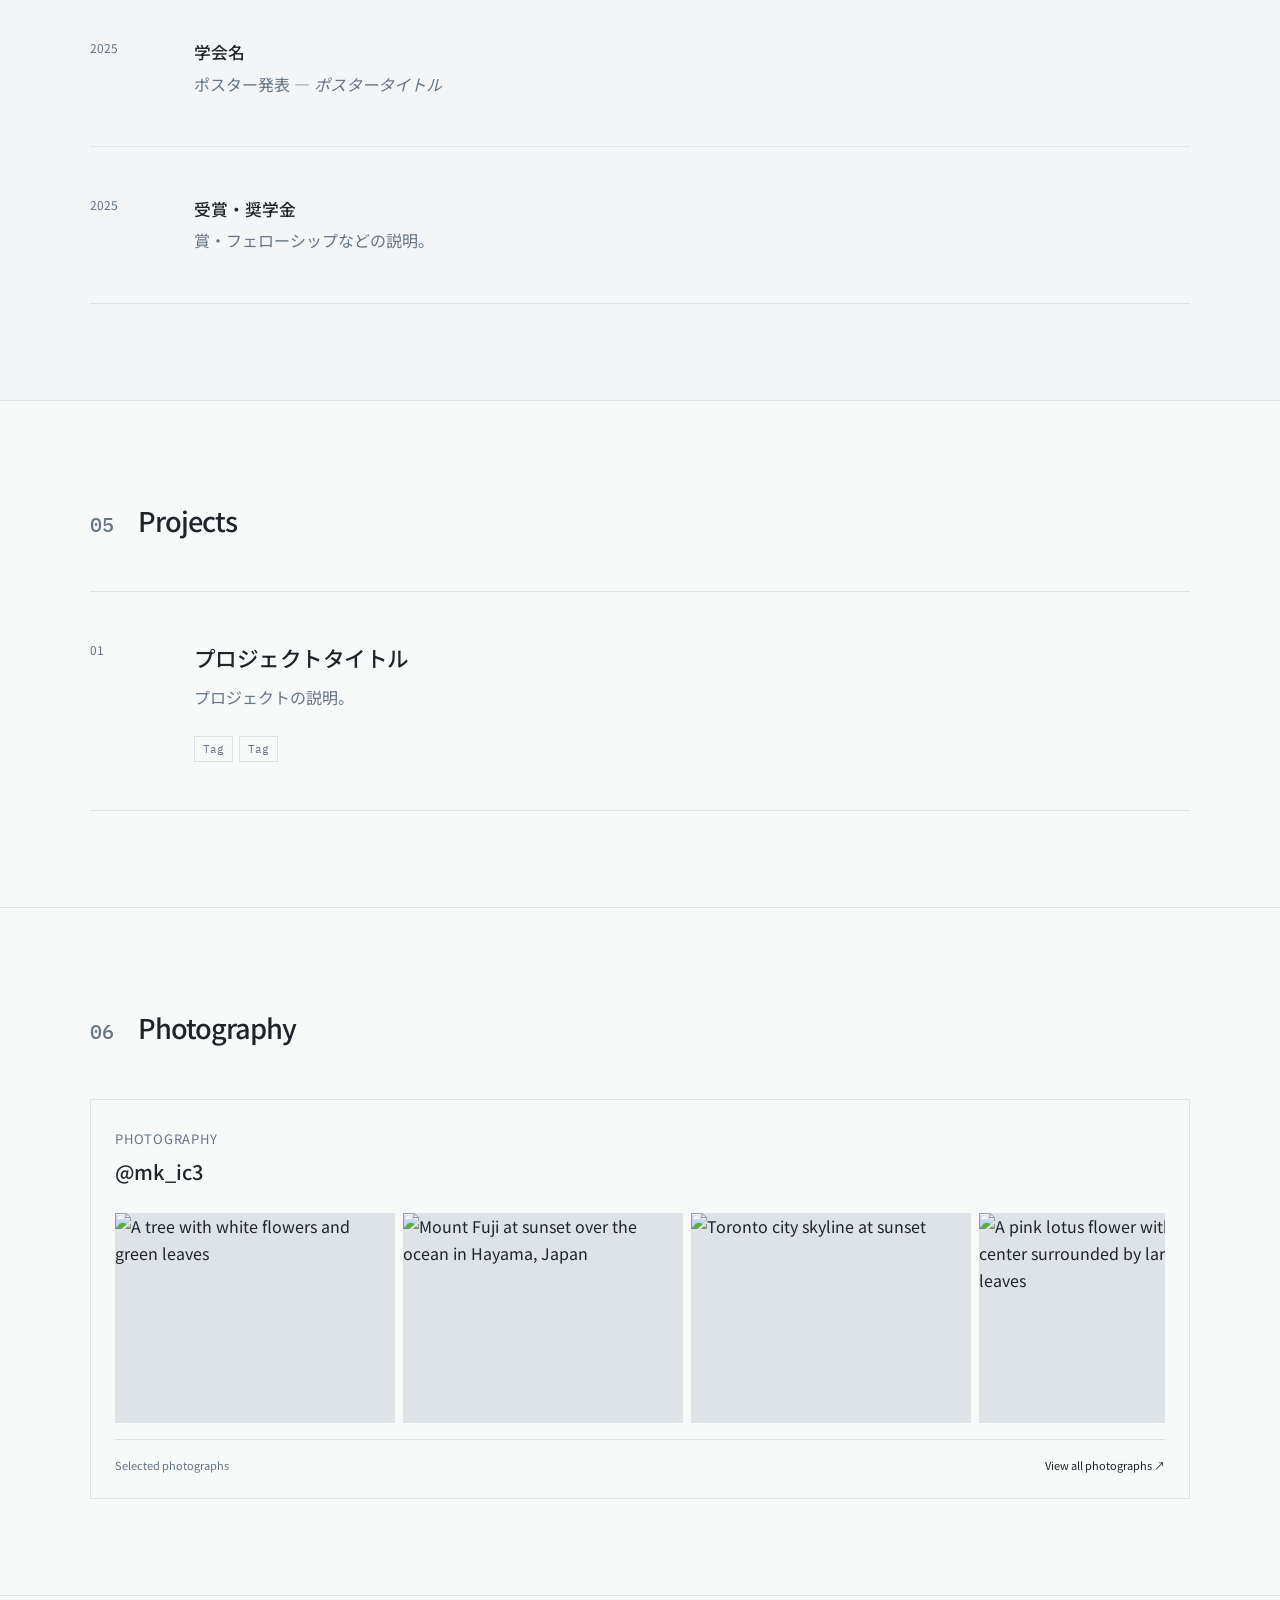
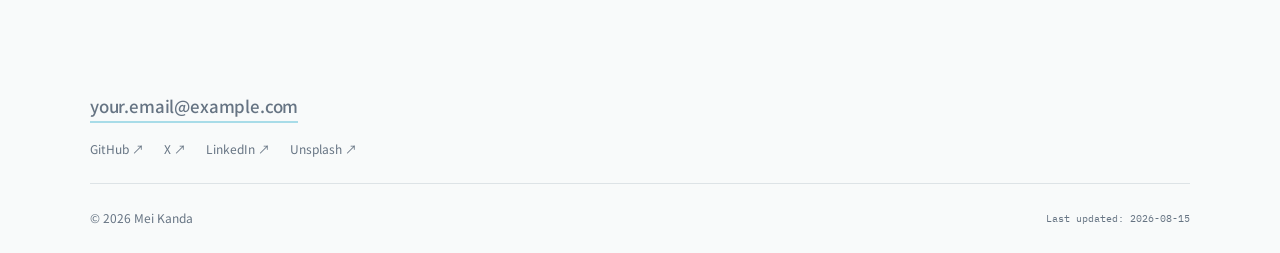
==== commit 6afcf84c: "feat: update site branding in index.html and jp/index.html to include 'on dev' in titles" ====
--- a/jp/index.html
+++ b/jp/index.html
@@ -40,7 +40,7 @@
         <div class="container header-inner">
 
             <a href="./" class="site-name">
-                (ice)^3
+                (ice)^3 on dev
             </a>
 
             <nav class="site-nav" aria-label="メインナビゲーション">
@@ -76,9 +76,9 @@
                     宇宙物理学 · 大学院生
                 </p>
 
-                <h1>
-                    (ice)^3 - Iceolated
-                </h1>
+                <h2>
+                    Welcome to (ice)^3 on dev
+                </h2>
 
                 <p class="hero-description">
                     宇宙プラズマ物理学、数値シミュレーション、
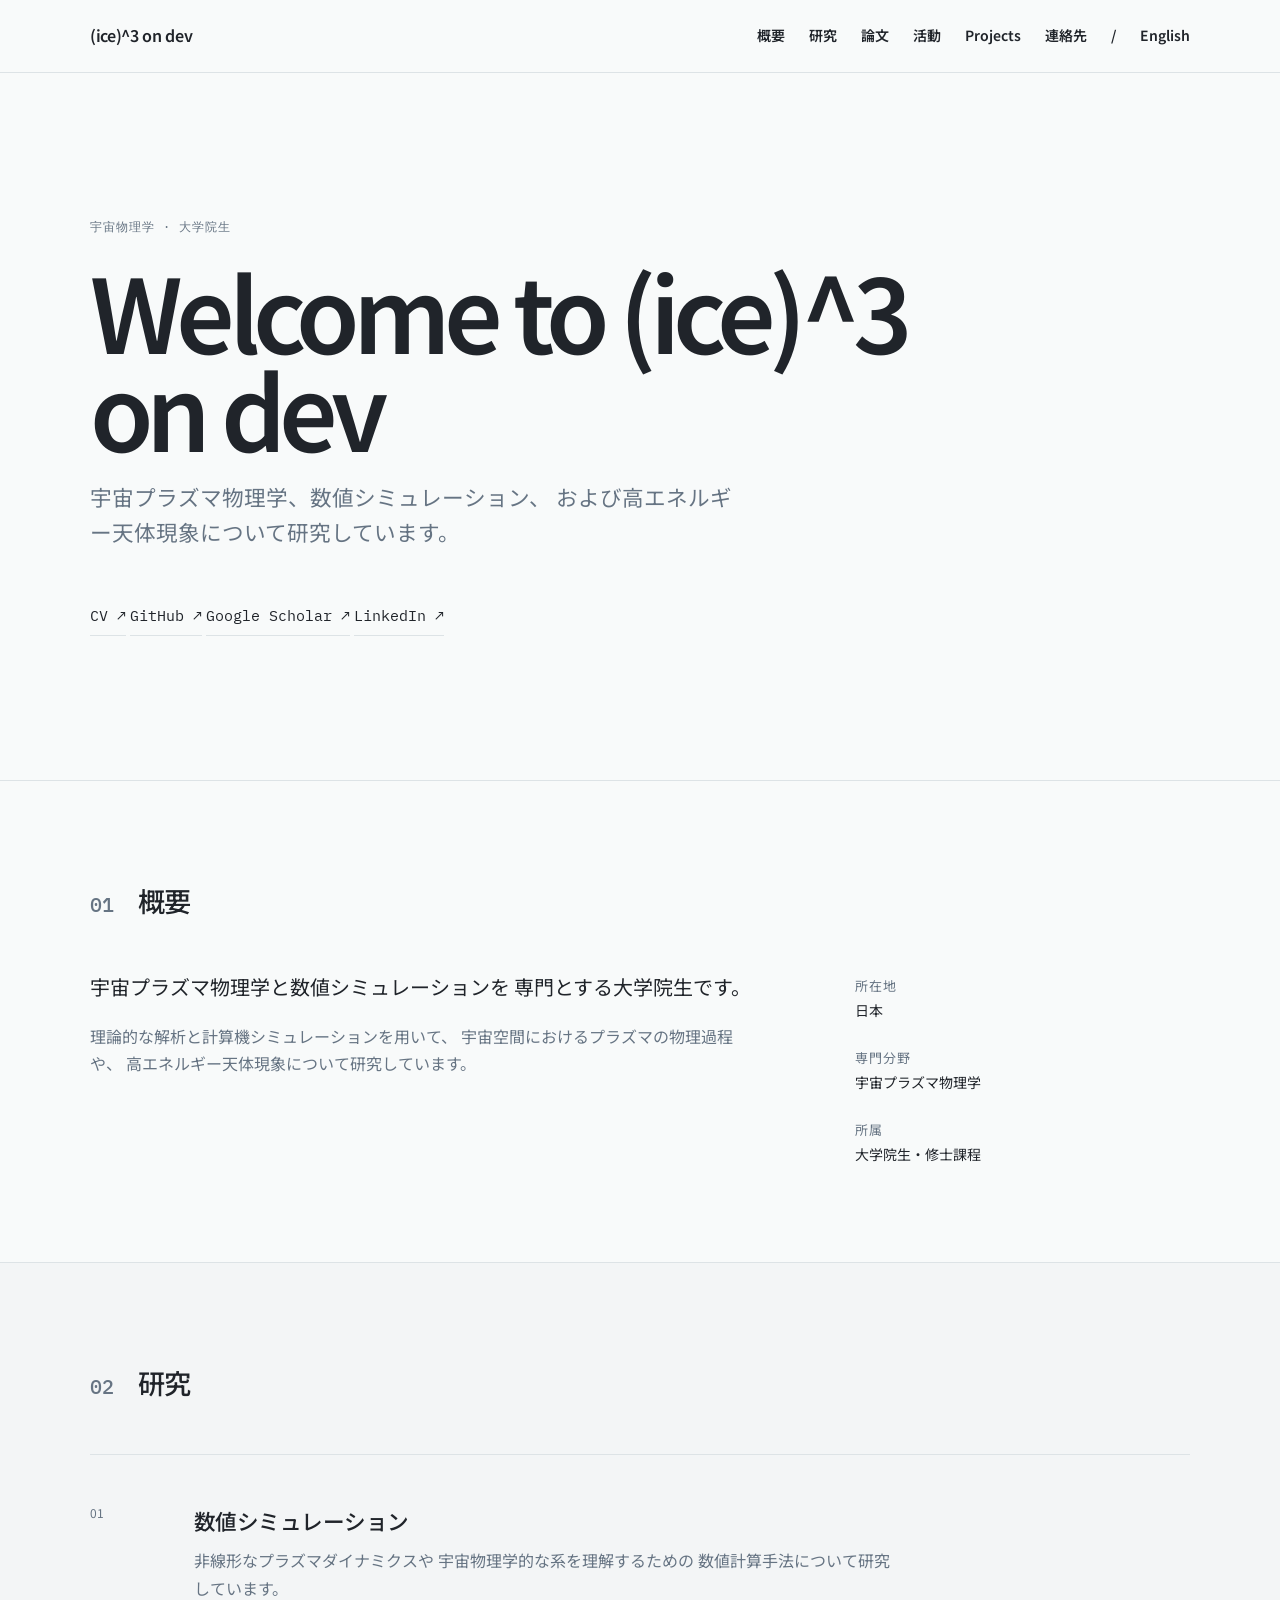
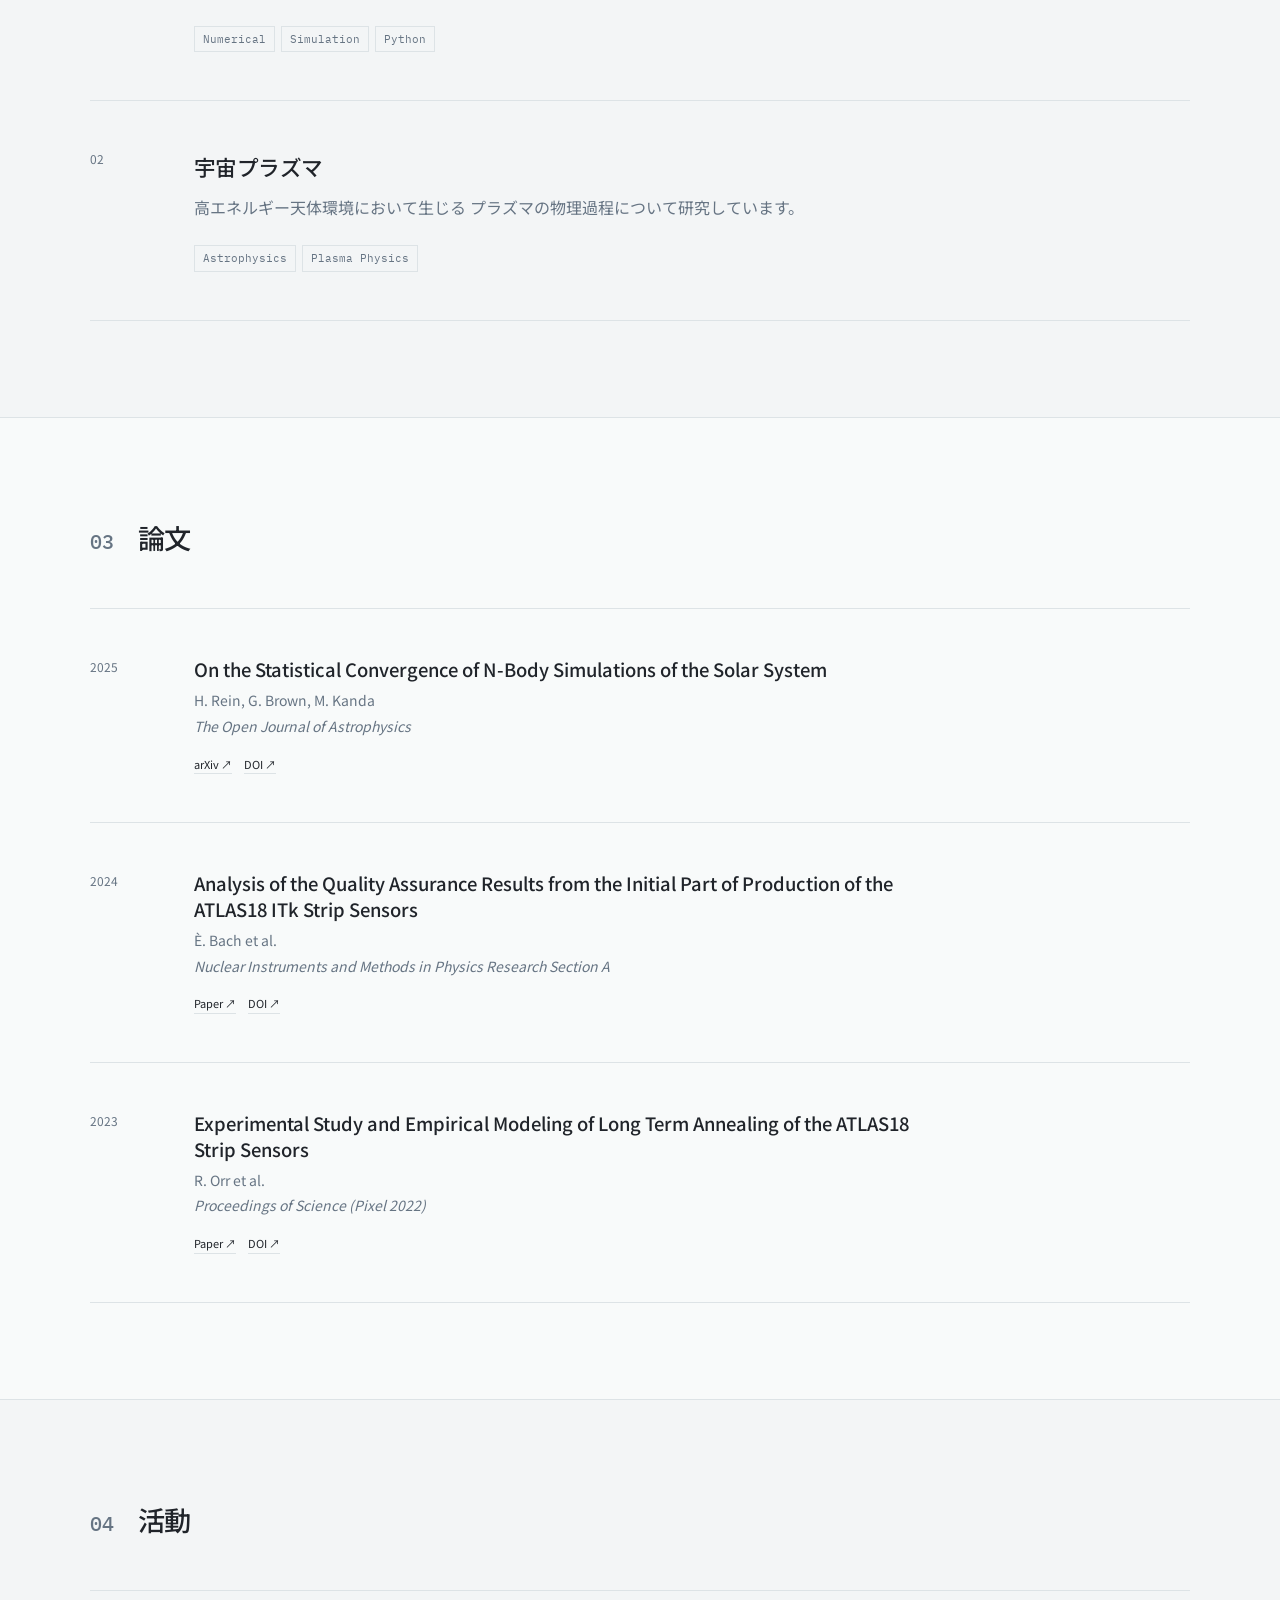
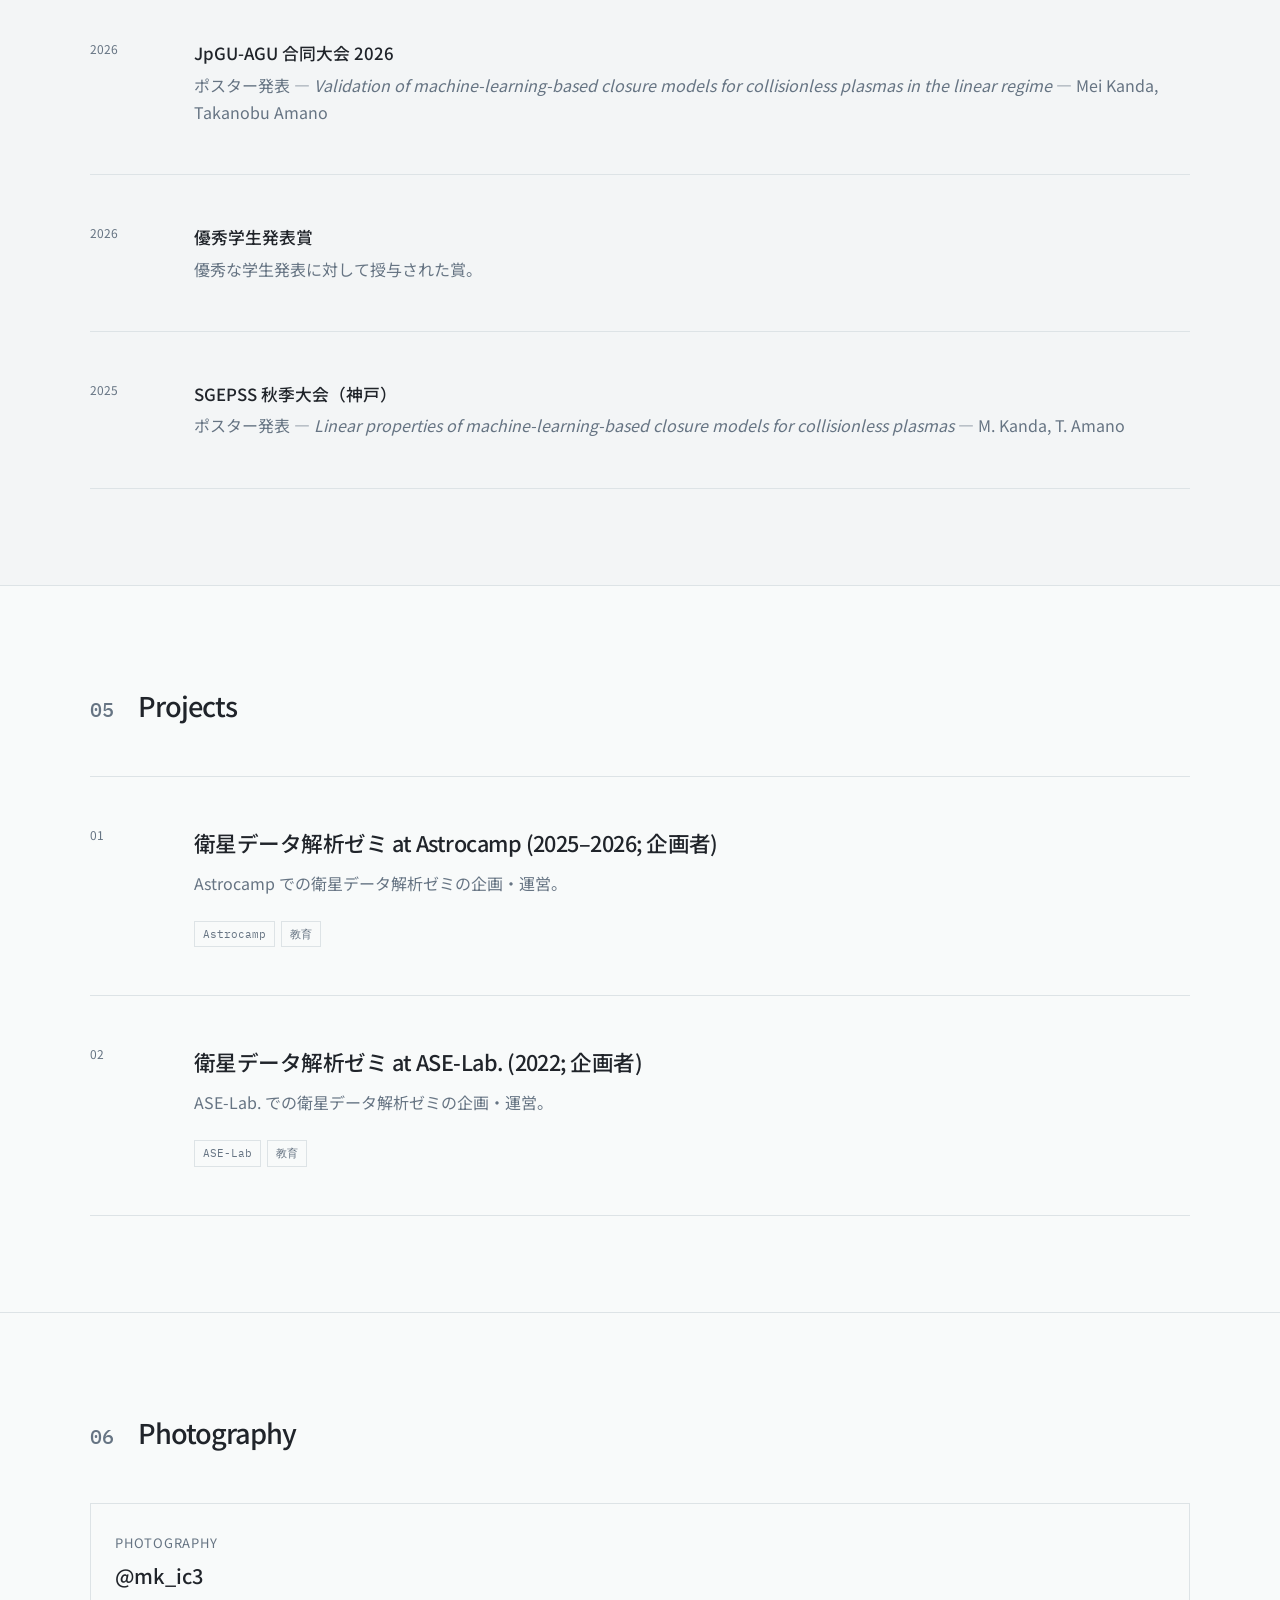
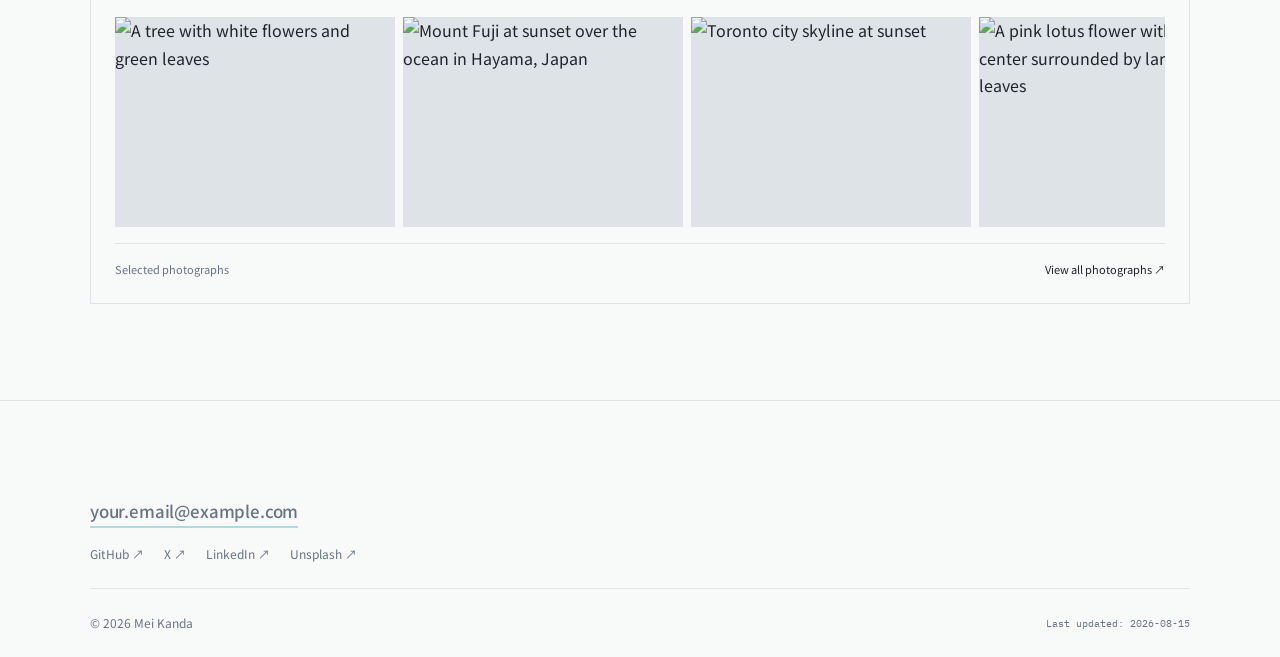
==== commit e7da7428: "feat: add satellite data analysis seminar projects and conference/award activities in index.html and" ====
--- a/jp/index.html
+++ b/jp/index.html
@@ -76,9 +76,9 @@
                     宇宙物理学 · 大学院生
                 </p>
 
-                <h2>
+                <h1>
                     Welcome to (ice)^3 on dev
-                </h2>
+                </h1>
 
                 <p class="hero-description">
                     宇宙プラズマ物理学、数値シミュレーション、
@@ -521,12 +521,35 @@
                         <div class="timeline-content">
 
                             <h3>
-                                学会名
+                                JpGU-AGU 合同大会 2026
                             </h3>
 
                             <p>
-                                口頭発表 —
-                                <em>発表タイトル</em>
+                                ポスター発表 —
+                                <em>Validation of machine-learning-based closure models for collisionless plasmas in the linear regime</em>
+                                — Mei Kanda, Takanobu Amano
+                            </p>
+
+                        </div>
+
+                    </article>
+
+
+                    <article class="timeline-item">
+
+                        <div class="timeline-year">
+                            2026
+                        </div>
+
+
+                        <div class="timeline-content">
+
+                            <h3>
+                                優秀学生発表賞
+                            </h3>
+
+                            <p>
+                                優秀な学生発表に対して授与された賞。
                             </p>
 
                         </div>
@@ -544,34 +567,13 @@
                         <div class="timeline-content">
 
                             <h3>
-                                学会名
+                                SGEPSS 秋季大会（神戸）
                             </h3>
 
                             <p>
                                 ポスター発表 —
-                                <em>ポスタータイトル</em>
-                            </p>
-
-                        </div>
-
-                    </article>
-
-
-                    <article class="timeline-item">
-
-                        <div class="timeline-year">
-                            2025
-                        </div>
-
-
-                        <div class="timeline-content">
-
-                            <h3>
-                                受賞・奨学金
-                            </h3>
-
-                            <p>
-                                賞・フェローシップなどの説明。
+                                <em>Linear properties of machine-learning-based closure models for collisionless plasmas</em>
+                                — M. Kanda, T. Amano
                             </p>
 
                         </div>
@@ -619,23 +621,67 @@
                         <div class="research-content">
 
                             <h3>
-                                <a href="#">
-                                    プロジェクトタイトル
+                                <a
+                                    href="https://camp.ase-lab.space/"
+                                    target="_blank"
+                                    rel="noopener noreferrer"
+                                >
+                                    衛星データ解析ゼミ at Astrocamp (2025–2026; 企画者)
                                 </a>
                             </h3>
 
                             <p>
-                                プロジェクトの説明。
+                                Astrocamp での衛星データ解析ゼミの企画・運営。
                             </p>
 
                             <div class="tags">
 
                                 <span>
-                                    Tag
+                                    Astrocamp
                                 </span>
 
                                 <span>
-                                    Tag
+                                    教育
+                                </span>
+
+                            </div>
+
+                        </div>
+
+                    </article>
+
+
+                    <article class="research-item">
+
+                        <div class="research-index">
+                            02
+                        </div>
+
+
+                        <div class="research-content">
+
+                            <h3>
+                                <a
+                                    href="https://www.ase-lab.space/"
+                                    target="_blank"
+                                    rel="noopener noreferrer"
+                                >
+                                    衛星データ解析ゼミ at ASE-Lab. (2022; 企画者)
+                                </a>
+                            </h3>
+
+                            <p>
+                                ASE-Lab. での衛星データ解析ゼミの企画・運営。
+                            </p>
+
+                            <div class="tags">
+
+                                <span>
+                                    ASE-Lab
+                                </span>
+
+                                <span>
+                                    教育
                                 </span>
 
                             </div>
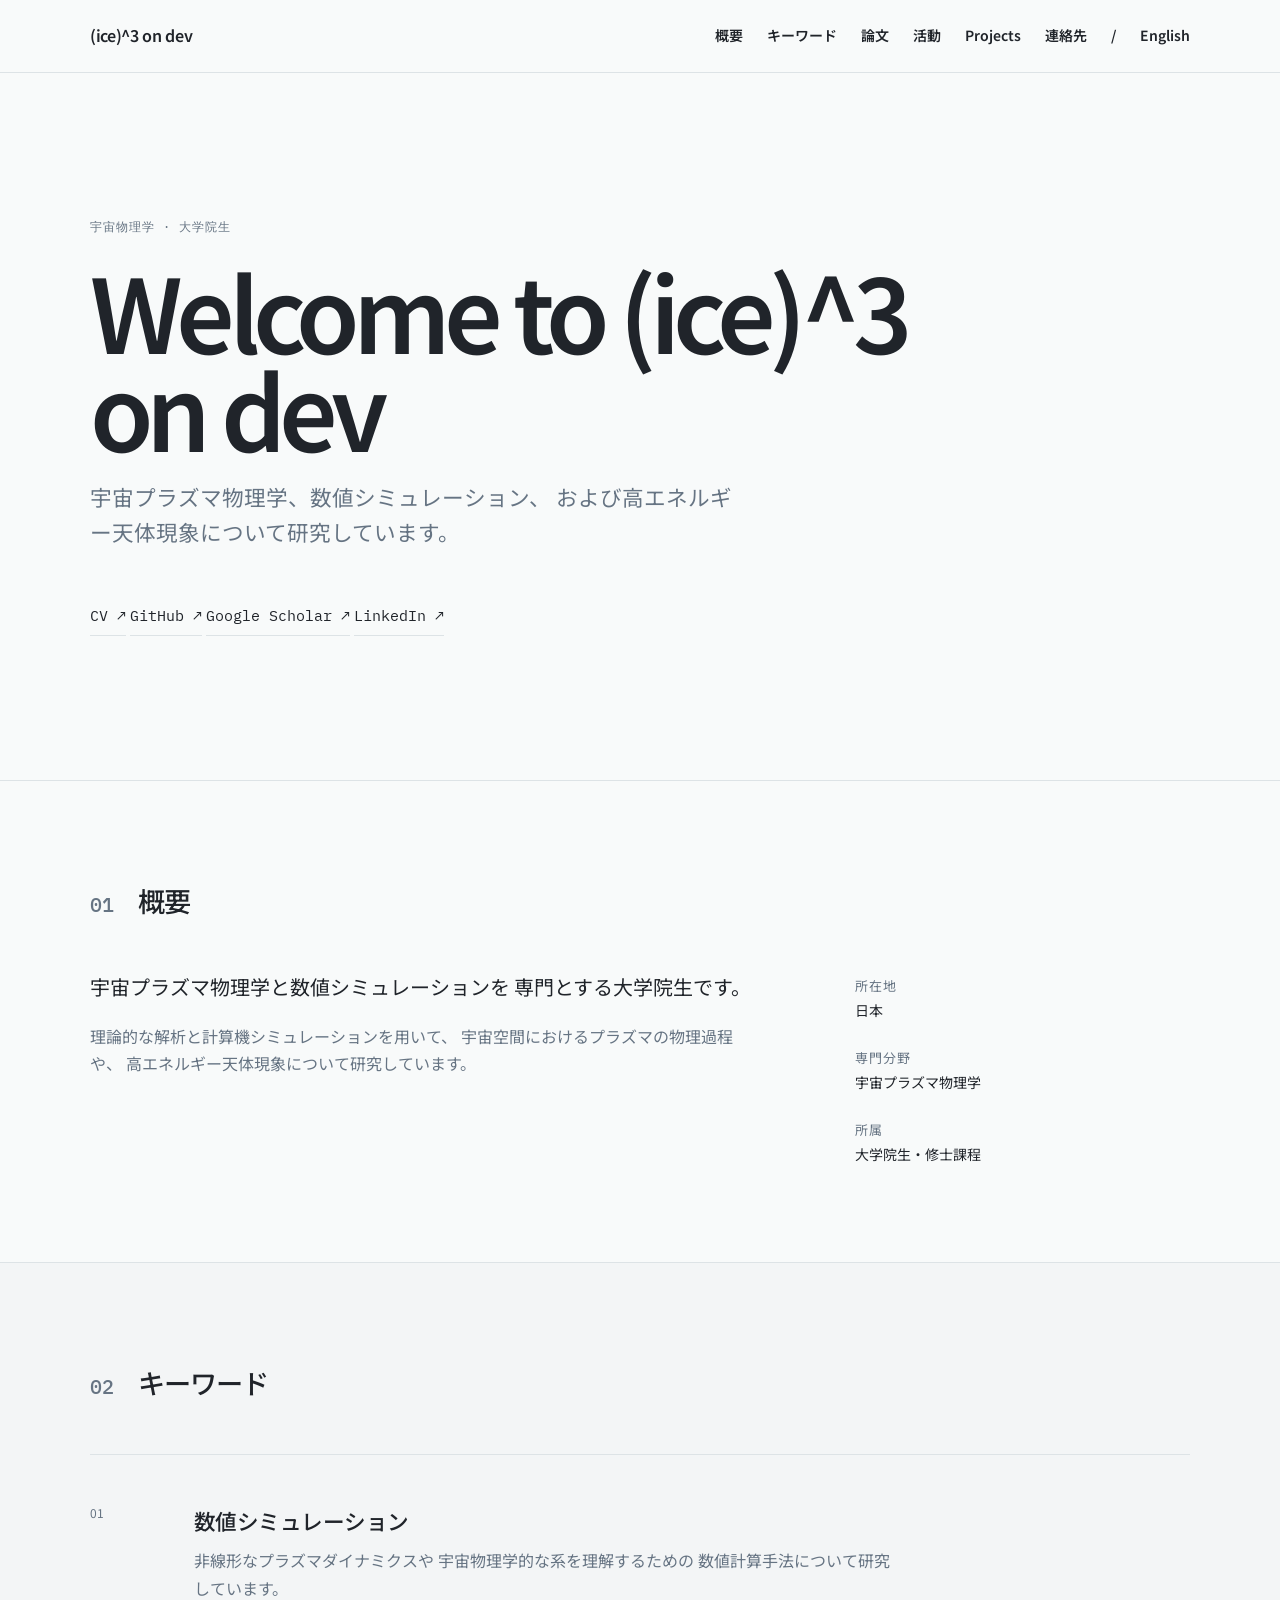
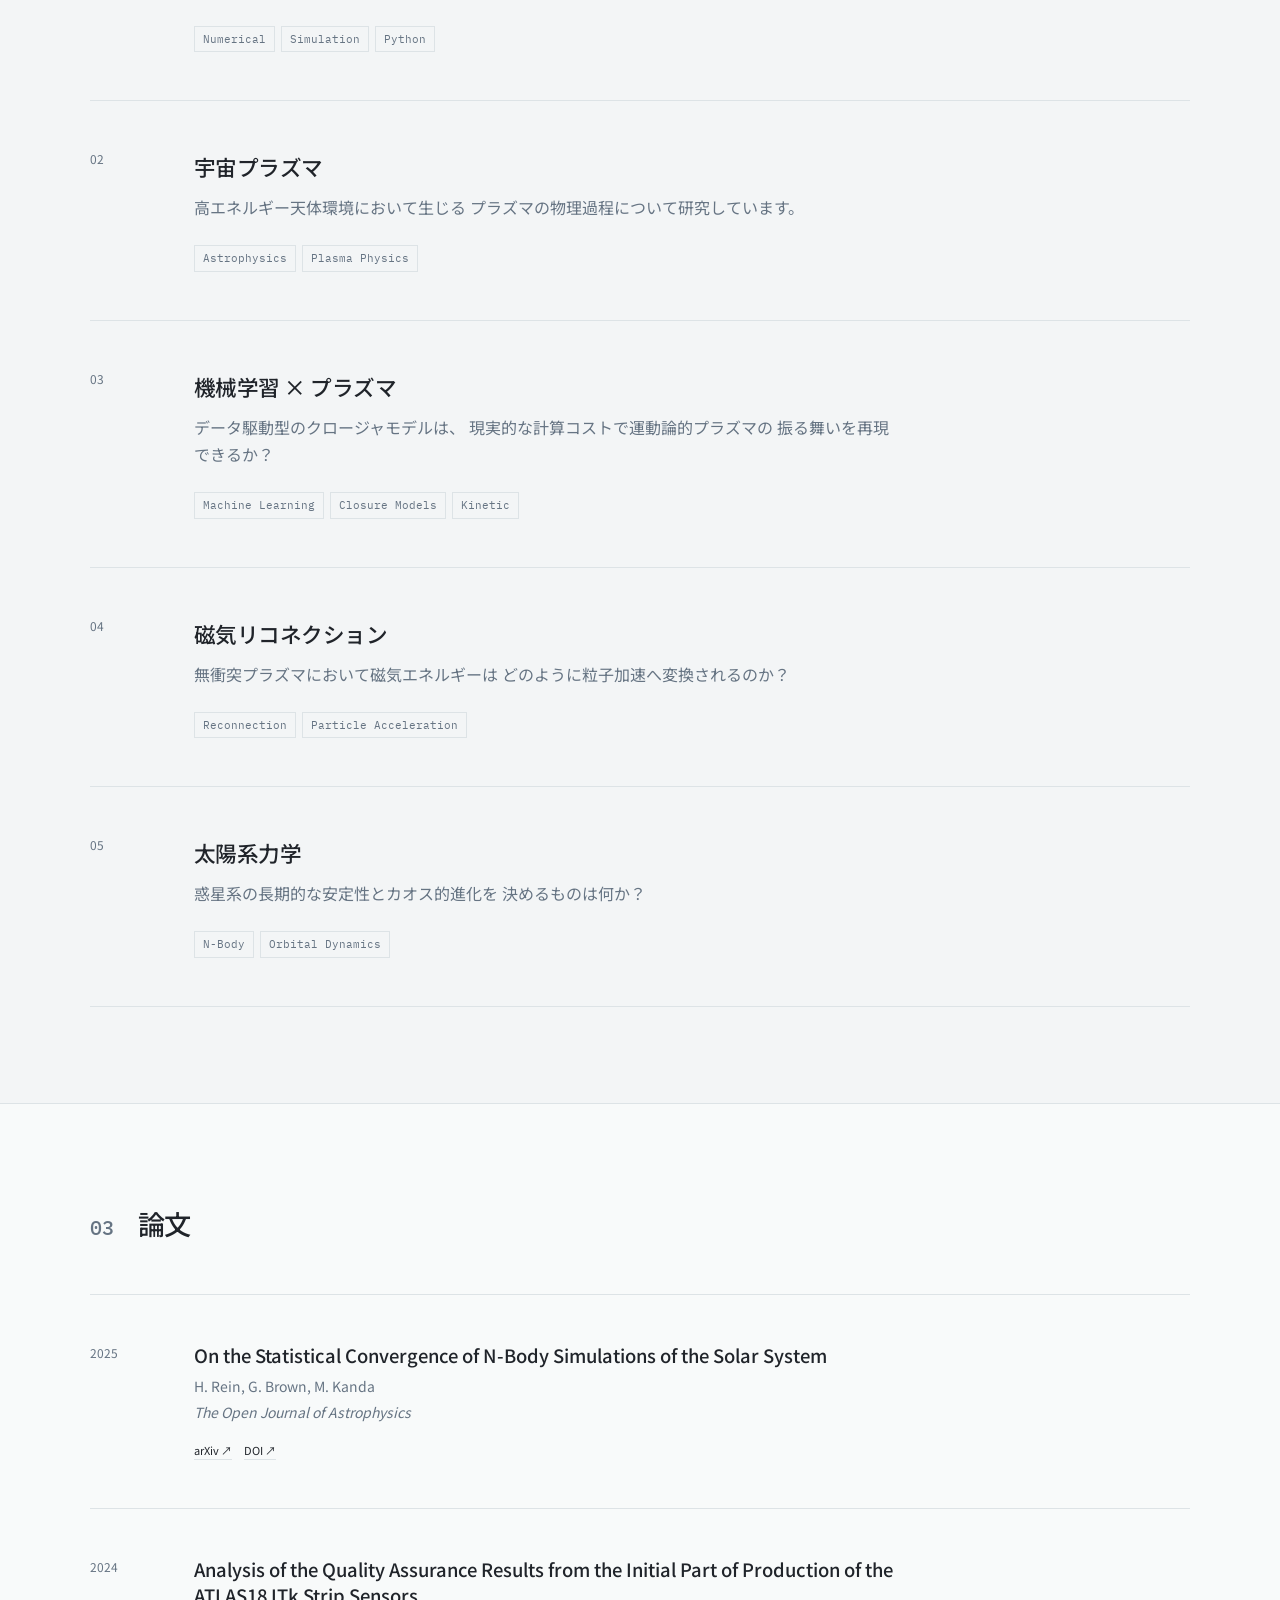
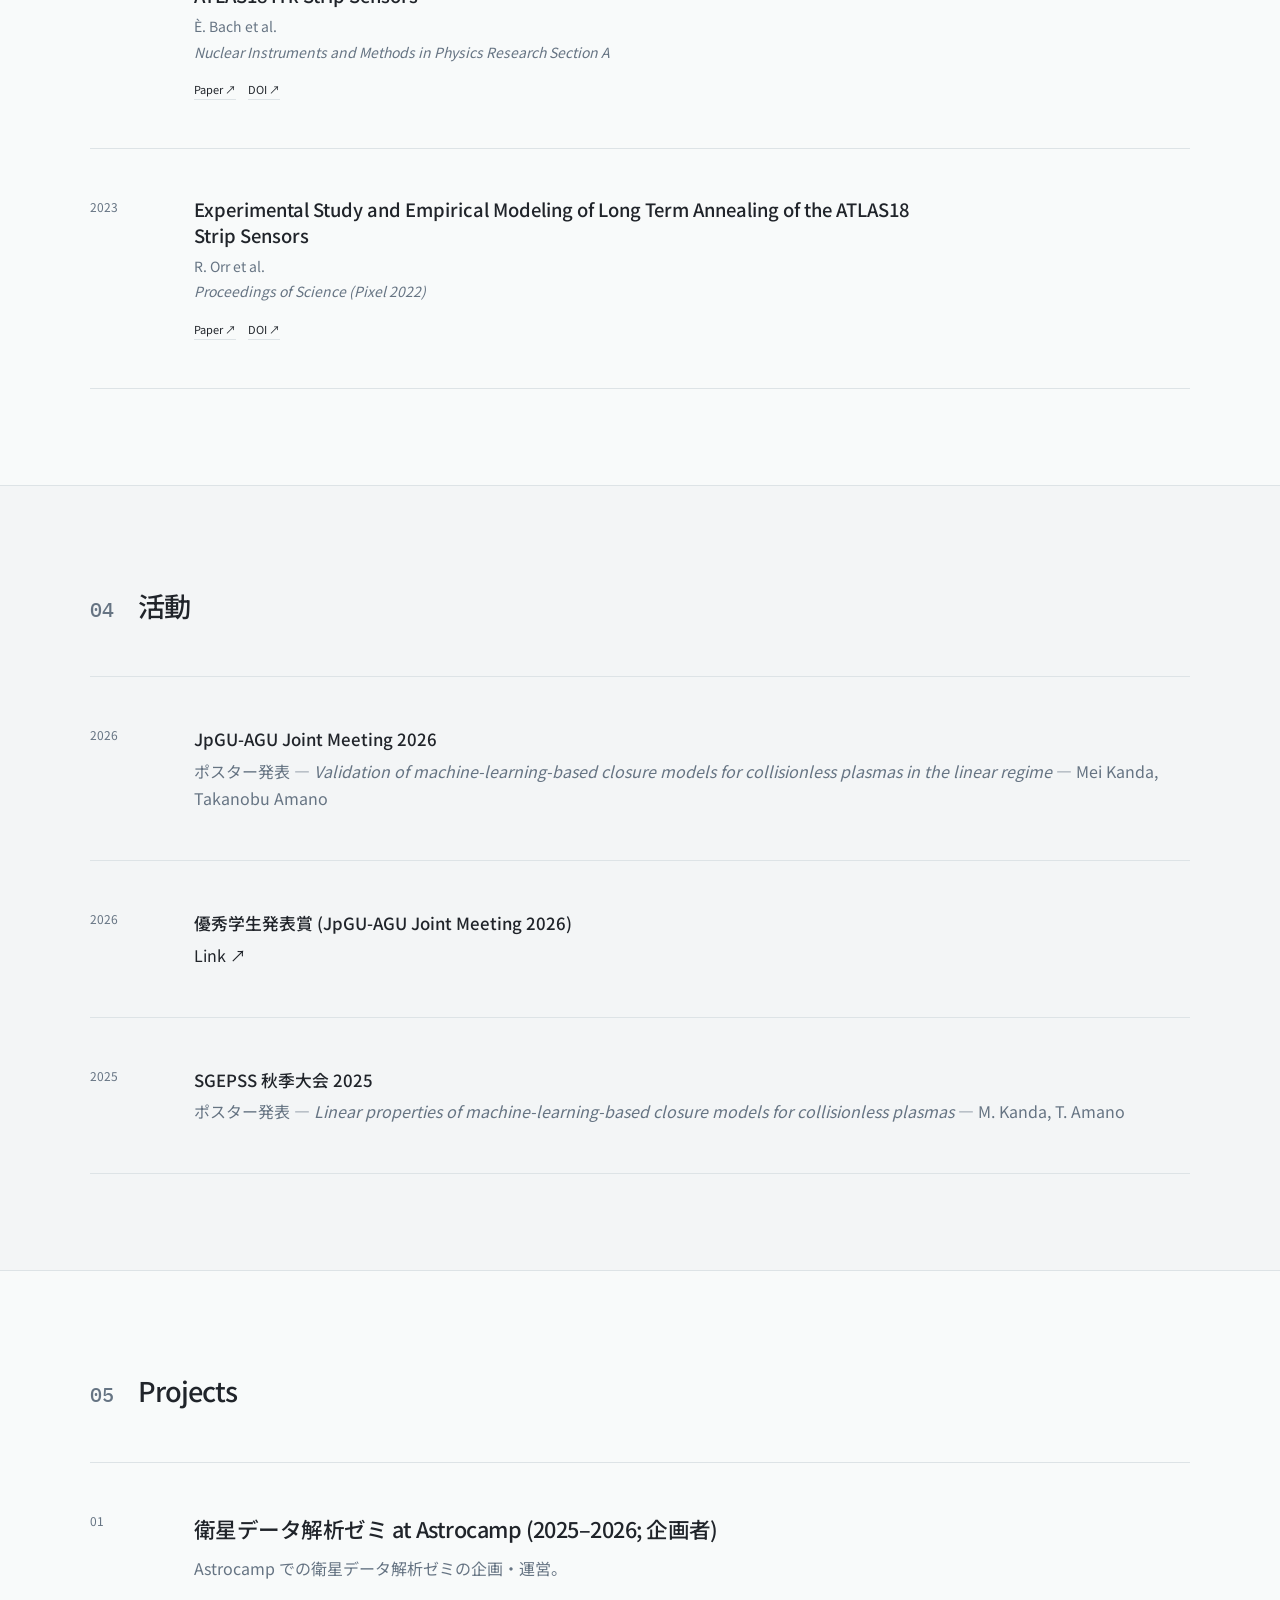
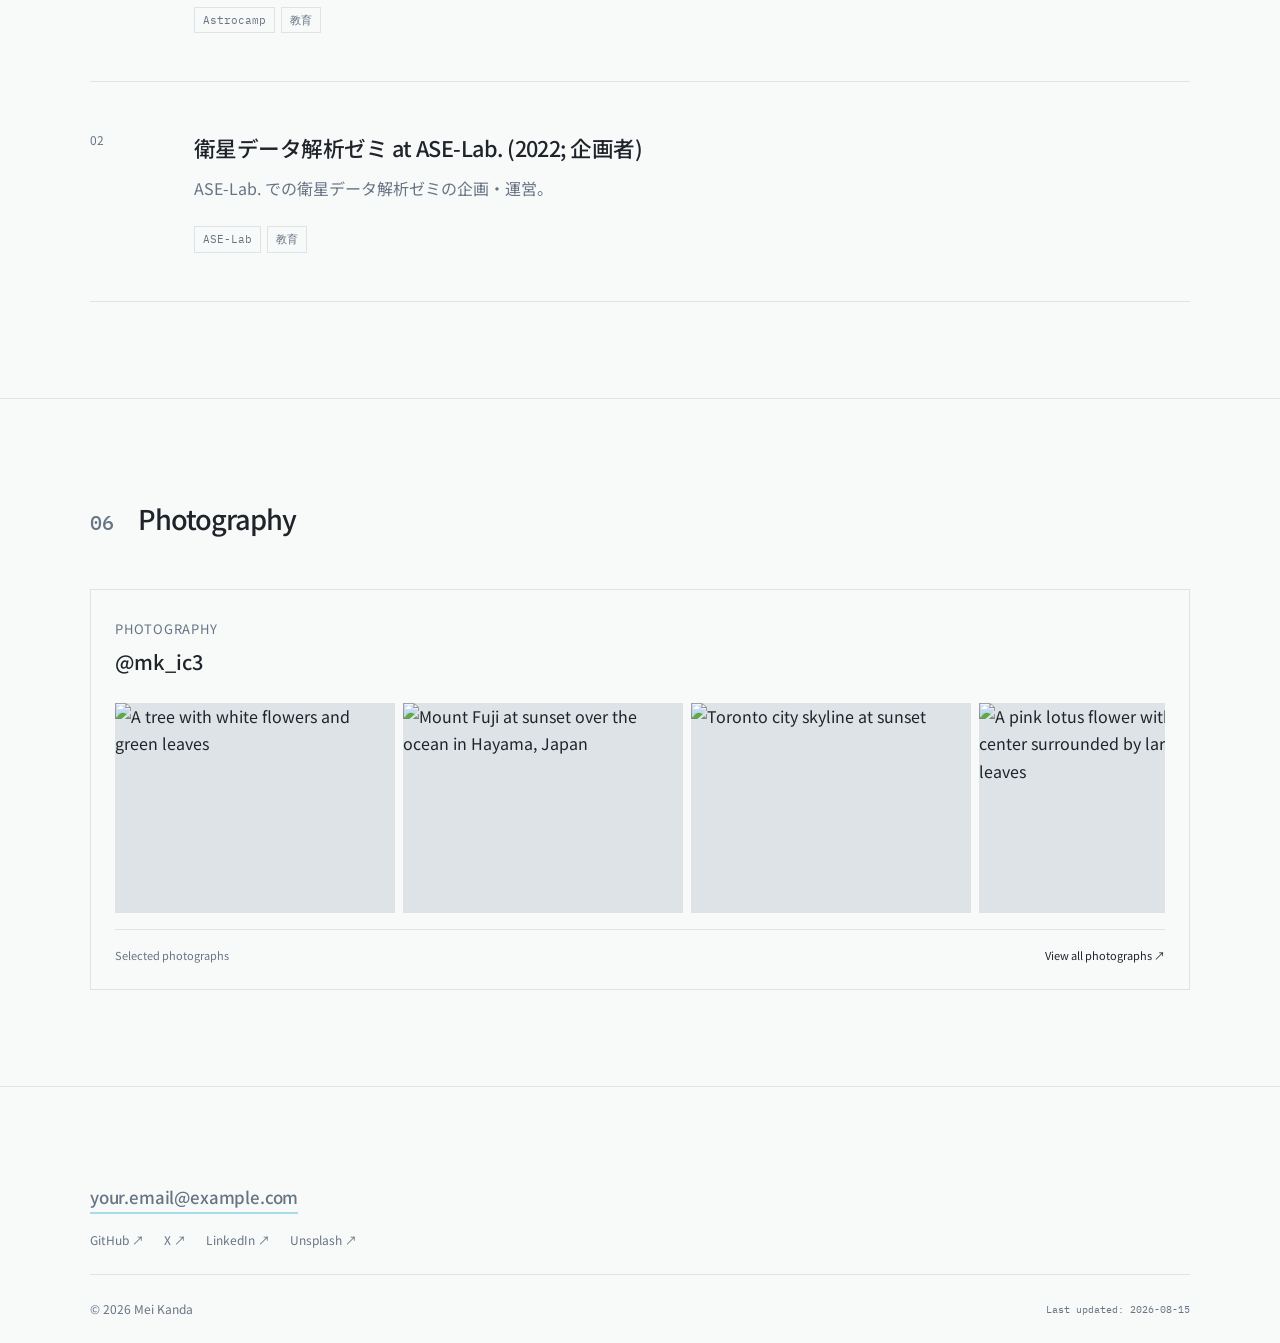
==== commit 17062e57: "feat: rename Research section to Interests and add interest cards in index.html and jp/index.html" ====
--- a/jp/index.html
+++ b/jp/index.html
@@ -46,7 +46,7 @@
             <nav class="site-nav" aria-label="メインナビゲーション">
 
                 <a href="#about">概要</a>
-                <a href="#research">研究</a>
+                <a href="#interests">キーワード</a>
                 <a href="#publications">論文</a>
                 <a href="#activities">活動</a>
                 <a href="#projects">Projects</a>
@@ -213,9 +213,9 @@
 
 
         <!-- =========================================
-             RESEARCH
+             INTERESTS
              ========================================= -->
-        <section id="research" class="section section-tinted">
+        <section id="interests" class="section section-tinted">
 
             <div class="container">
 
@@ -226,7 +226,7 @@
                     </span>
 
                     <h2>
-                        研究
+                        キーワード
                     </h2>
 
                 </div>
@@ -301,6 +301,116 @@
 
                                 <span>
                                     Plasma Physics
+                                </span>
+
+                            </div>
+
+                        </div>
+
+                    </article>
+
+
+                    <article class="research-item">
+
+                        <div class="research-index">
+                            03
+                        </div>
+
+
+                        <div class="research-content">
+
+                            <h3>
+                                機械学習 × プラズマ
+                            </h3>
+
+                            <p>
+                                データ駆動型のクロージャモデルは、
+                                現実的な計算コストで運動論的プラズマの
+                                振る舞いを再現できるか？
+                            </p>
+
+                            <div class="tags">
+
+                                <span>
+                                    Machine Learning
+                                </span>
+
+                                <span>
+                                    Closure Models
+                                </span>
+
+                                <span>
+                                    Kinetic
+                                </span>
+
+                            </div>
+
+                        </div>
+
+                    </article>
+
+
+                    <article class="research-item">
+
+                        <div class="research-index">
+                            04
+                        </div>
+
+
+                        <div class="research-content">
+
+                            <h3>
+                                磁気リコネクション
+                            </h3>
+
+                            <p>
+                                無衝突プラズマにおいて磁気エネルギーは
+                                どのように粒子加速へ変換されるのか？
+                            </p>
+
+                            <div class="tags">
+
+                                <span>
+                                    Reconnection
+                                </span>
+
+                                <span>
+                                    Particle Acceleration
+                                </span>
+
+                            </div>
+
+                        </div>
+
+                    </article>
+
+
+                    <article class="research-item">
+
+                        <div class="research-index">
+                            05
+                        </div>
+
+
+                        <div class="research-content">
+
+                            <h3>
+                                太陽系力学
+                            </h3>
+
+                            <p>
+                                惑星系の長期的な安定性とカオス的進化を
+                                決めるものは何か？
+                            </p>
+
+                            <div class="tags">
+
+                                <span>
+                                    N-Body
+                                </span>
+
+                                <span>
+                                    Orbital Dynamics
                                 </span>
 
                             </div>
@@ -521,7 +631,7 @@
                         <div class="timeline-content">
 
                             <h3>
-                                JpGU-AGU 合同大会 2026
+                                JpGU-AGU Joint Meeting 2026
                             </h3>
 
                             <p>
@@ -545,12 +655,16 @@
                         <div class="timeline-content">
 
                             <h3>
-                                優秀学生発表賞
-                            </h3>
-
-                            <p>
-                                優秀な学生発表に対して授与された賞。
-                            </p>
+                                優秀学生発表賞 (JpGU-AGU Joint Meeting 2026)
+                            </h3>
+
+                            <a
+                                    href="https://www.jpgu.org/ospa/2026meeting/"
+                                    target="_blank"
+                                    rel="noopener noreferrer"
+                                >
+                                    Link ↗
+                            </a>
 
                         </div>
 
@@ -567,7 +681,7 @@
                         <div class="timeline-content">
 
                             <h3>
-                                SGEPSS 秋季大会（神戸）
+                                SGEPSS 秋季大会 2025
                             </h3>
 
                             <p>
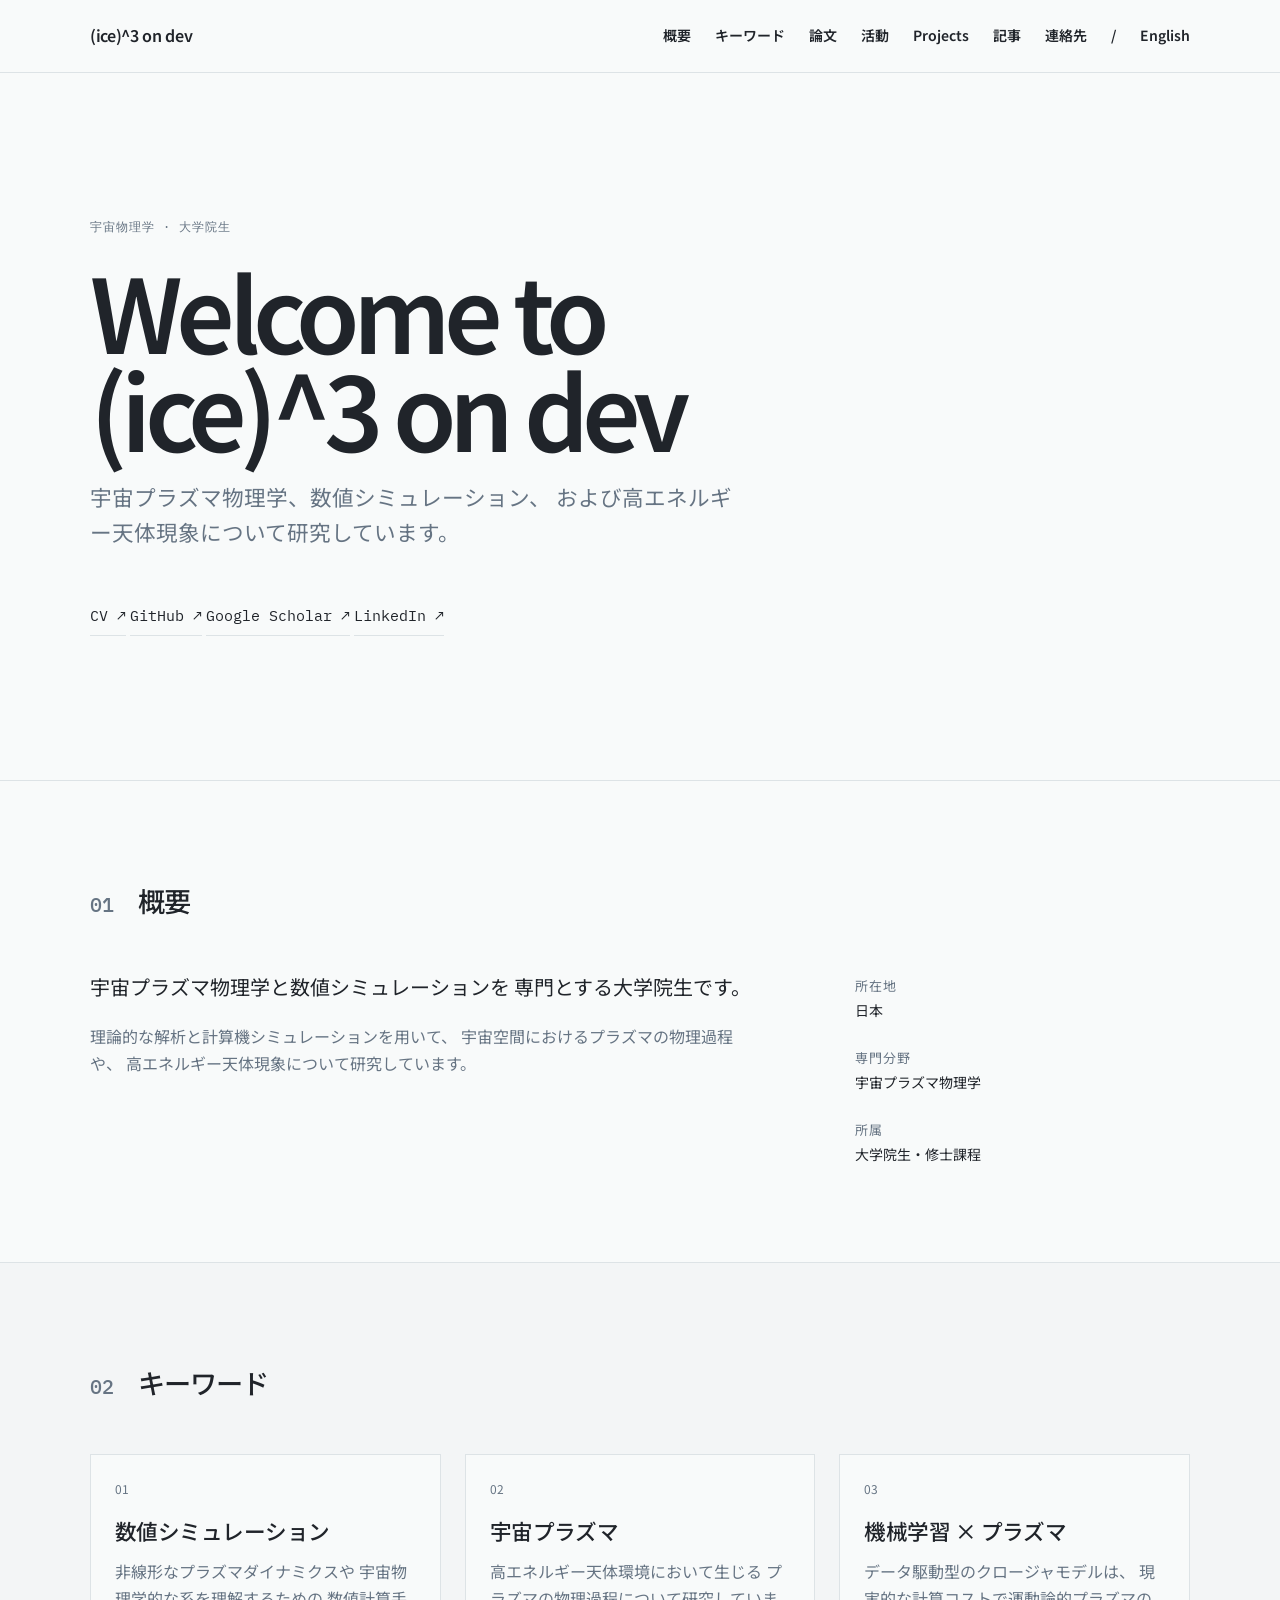
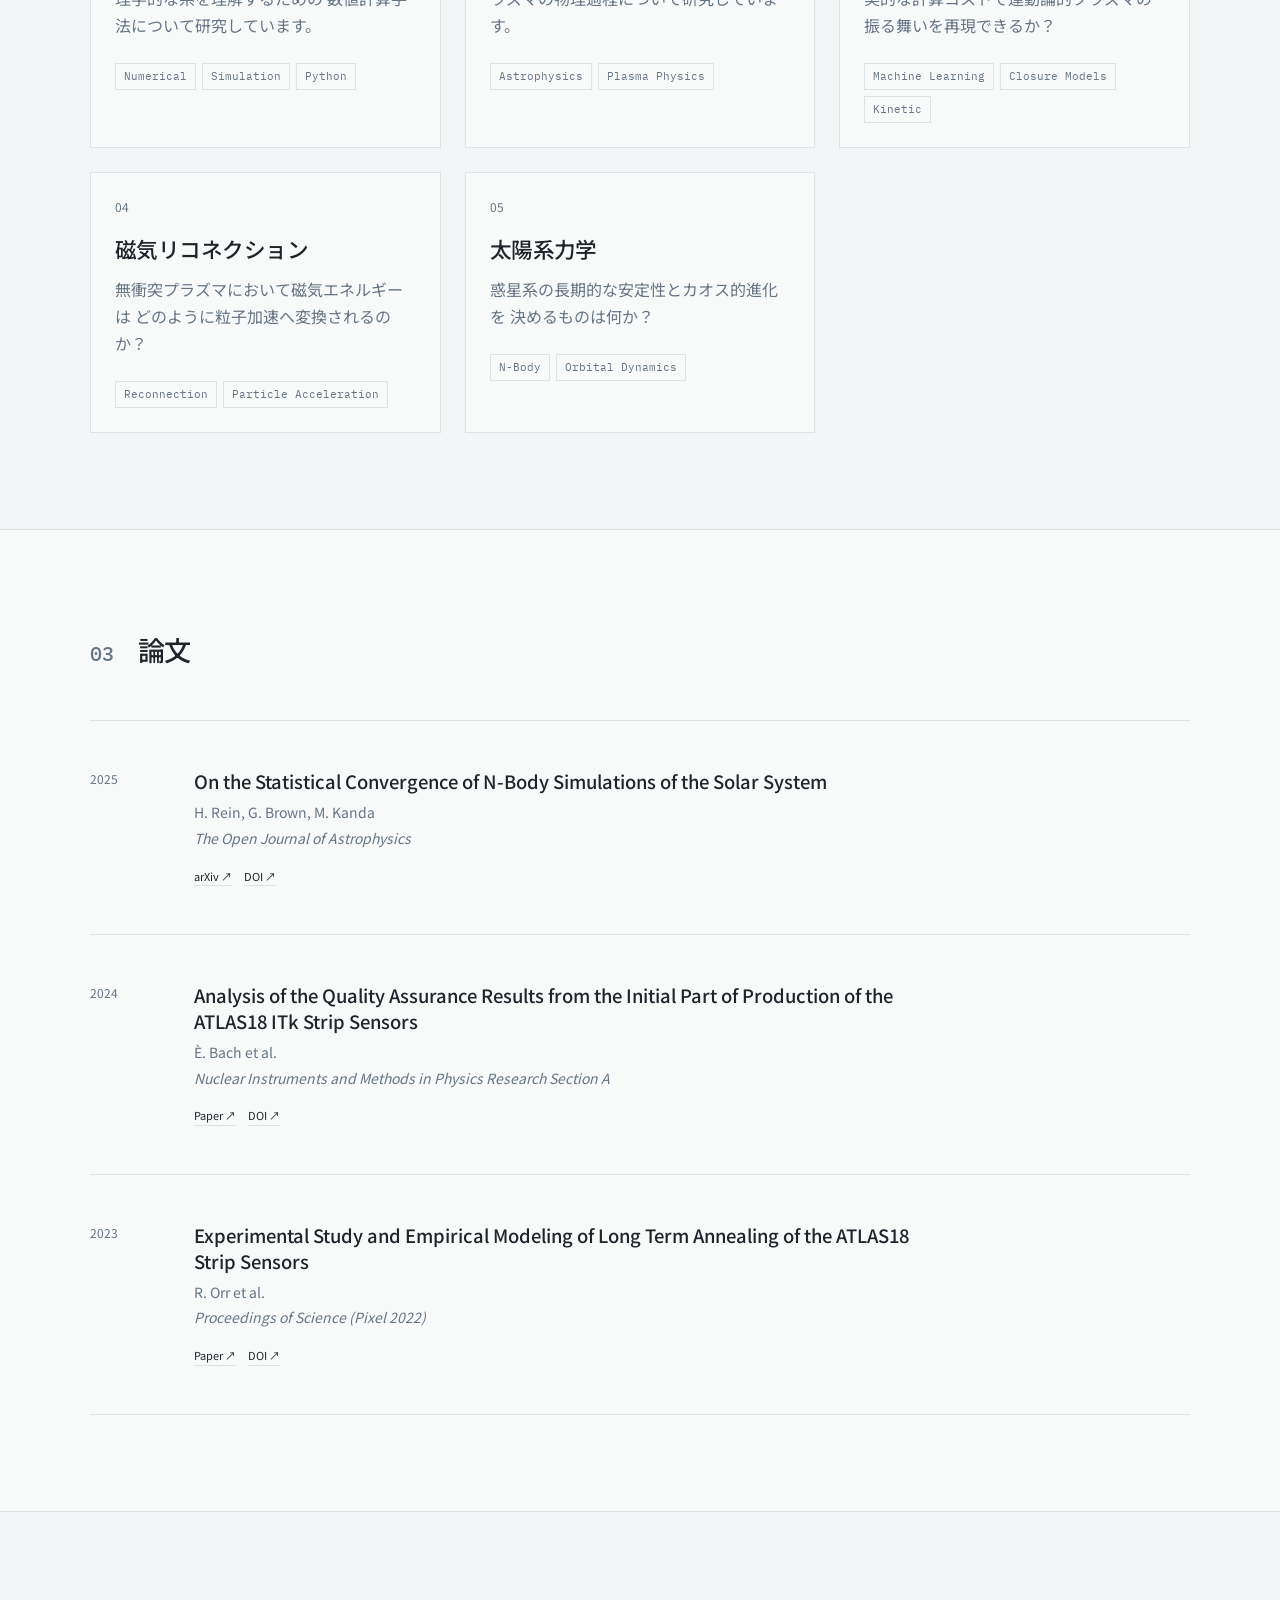
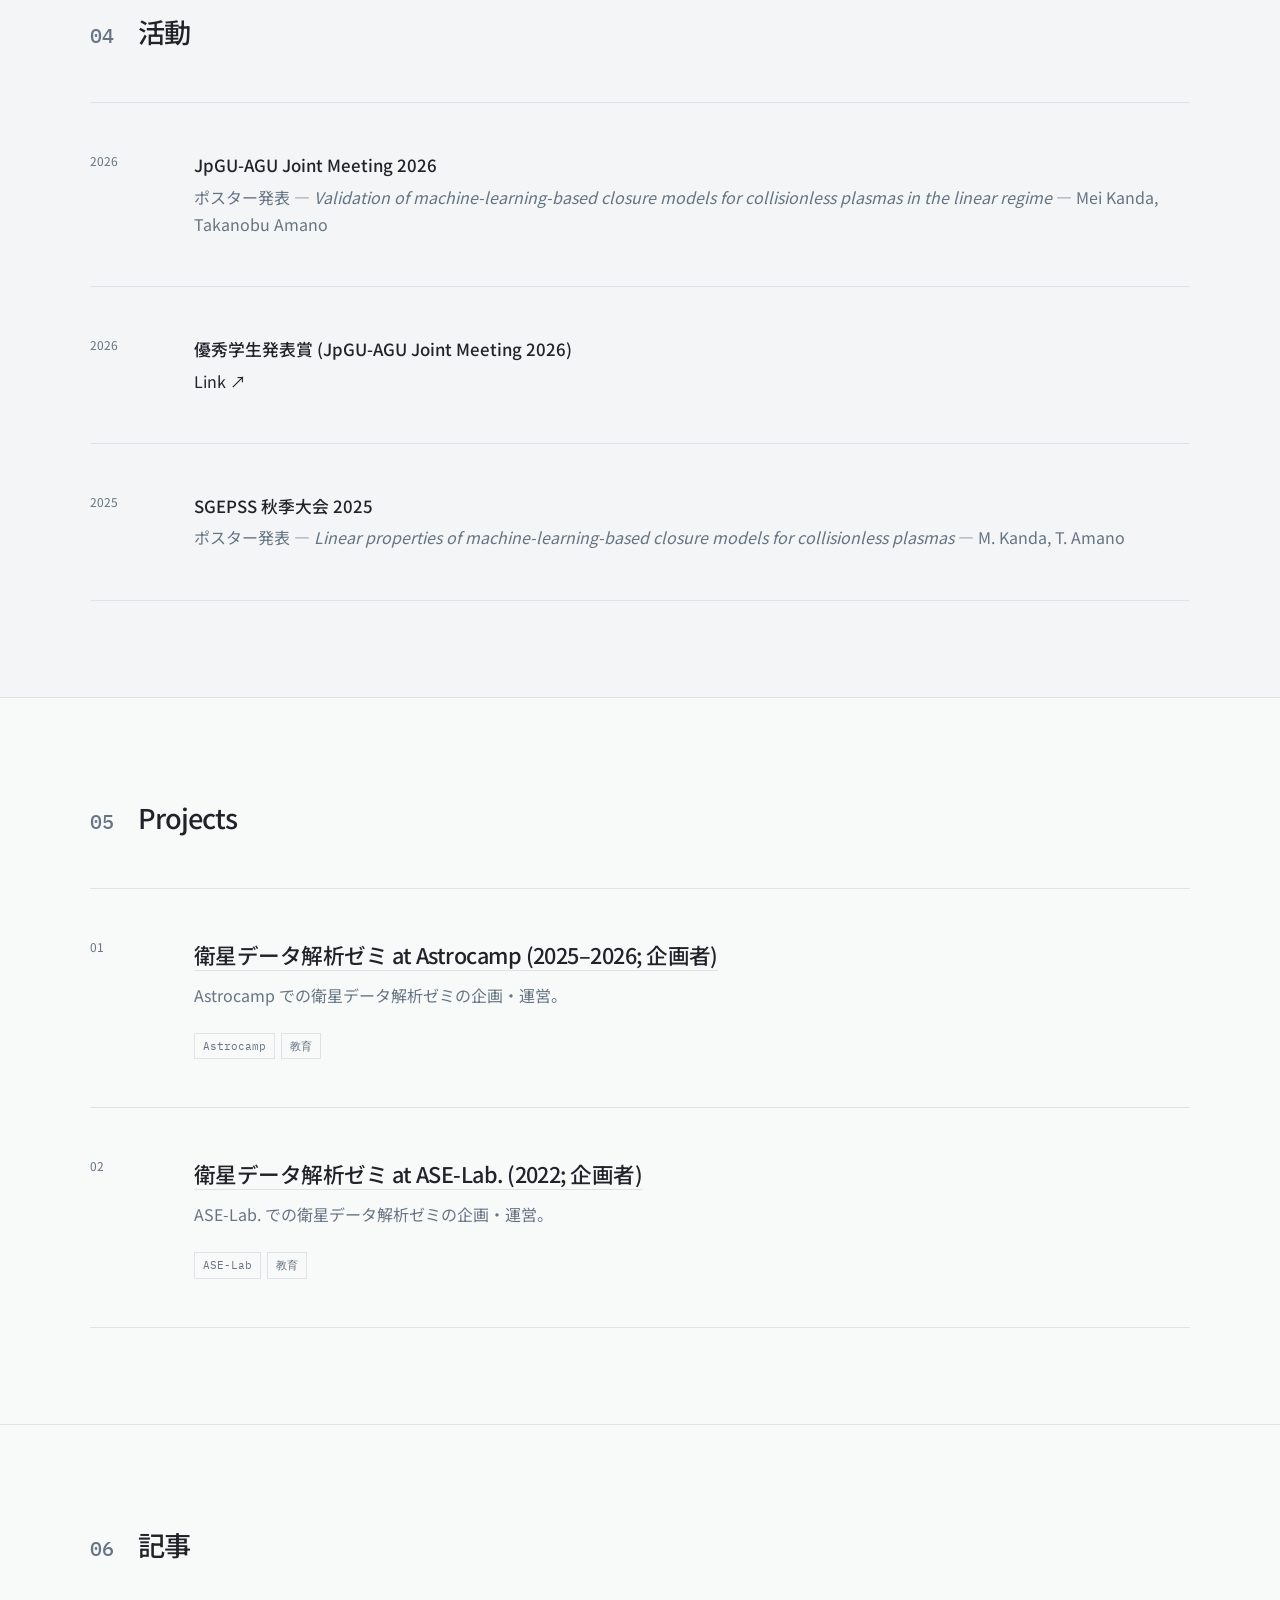
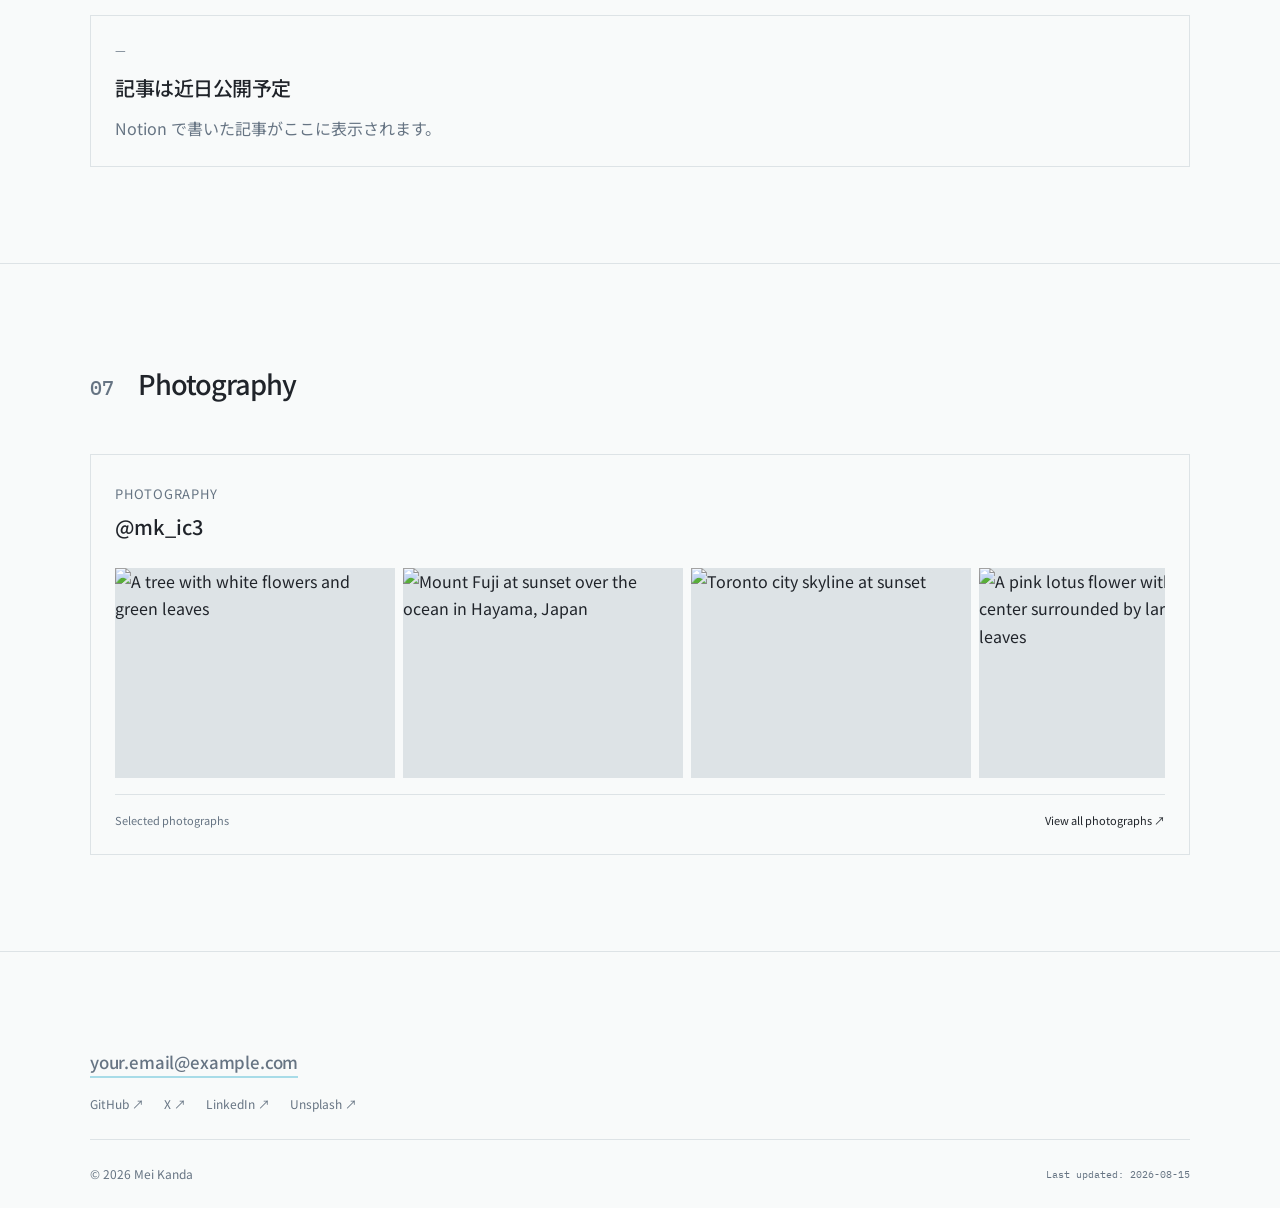
==== commit bc9bb349: "feat: convert interests to cards, add Articles section with Notion links, style project title links " ====
--- a/jp/index.html
+++ b/jp/index.html
@@ -9,7 +9,7 @@
         content="width=device-width, initial-scale=1.0"
     >
 
-    <title>Your Name — Graduate Researcher</title>
+    <title>(ice)^3's on dev</title>
 
     <meta
         name="description"
@@ -50,6 +50,7 @@
                 <a href="#publications">論文</a>
                 <a href="#activities">活動</a>
                 <a href="#projects">Projects</a>
+                <a href="#articles">記事</a>
                 <a href="#contact">連絡先</a>
 
                 <span class="nav-divider">/</span>
@@ -77,7 +78,7 @@
                 </p>
 
                 <h1>
-                    Welcome to (ice)^3 on dev
+                    Welcome to <br> (ice)^3 on dev
                 </h1>
 
                 <p class="hero-description">
@@ -232,10 +233,10 @@
                 </div>
 
 
-                <div class="research-list">
-
-
-                    <article class="research-item">
+                <div class="interests-grid">
+
+
+                    <article class="interest-card">
 
                         <div class="research-index">
                             01
@@ -275,7 +276,7 @@
                     </article>
 
 
-                    <article class="research-item">
+                    <article class="interest-card">
 
                         <div class="research-index">
                             02
@@ -310,7 +311,7 @@
                     </article>
 
 
-                    <article class="research-item">
+                    <article class="interest-card">
 
                         <div class="research-index">
                             03
@@ -350,7 +351,7 @@
                     </article>
 
 
-                    <article class="research-item">
+                    <article class="interest-card">
 
                         <div class="research-index">
                             04
@@ -385,7 +386,7 @@
                     </article>
 
 
-                    <article class="research-item">
+                    <article class="interest-card">
 
                         <div class="research-index">
                             05
@@ -813,6 +814,58 @@
 
 
         <!-- =========================================
+             ARTICLES
+             ========================================= -->
+        <section id="articles" class="section">
+
+            <div class="container">
+
+                <div class="section-heading">
+
+                    <span class="section-number">
+                        06
+                    </span>
+
+                    <h2>
+                        記事
+                    </h2>
+
+                </div>
+
+                <!--
+                    記事の追加方法
+                    -------------
+                    1. Notion で記事のページを開きます。
+                    2. Share → Publish to web → Copy link で公開リンクを取得します。
+                    3. 下の記事カードブロックをコピーし、
+                       タイトル・日付・説明・href を公開リンクに置き換えます。
+                       訪問者が閲覧するには公開状態を維持してください。
+                -->
+
+                <div class="articles-grid">
+
+                    <article class="article-card">
+
+                        <span class="article-date">—</span>
+
+                        <h3>
+                            記事は近日公開予定
+                        </h3>
+
+                        <p>
+                            Notion で書いた記事がここに表示されます。
+                        </p>
+
+                    </article>
+
+                </div>
+
+            </div>
+
+        </section>
+
+
+        <!-- =========================================
              PHOTOGRAPHY
              ========================================= -->
         <section class="section">
@@ -822,7 +875,7 @@
                 <div class="section-heading">
 
                     <span class="section-number">
-                        06
+                        07
                     </span>
 
                     <h2>
--- a/style.css
+++ b/style.css
@@ -371,6 +371,146 @@
 
 
 /* =========================================================
+   INTERESTS (CARDS)
+   ========================================================= */
+
+.interests-grid {
+    display: grid;
+    grid-template-columns: repeat(auto-fit, minmax(260px, 1fr));
+
+    gap: var(--space-md);
+}
+
+.interest-card {
+    display: flex;
+    flex-direction: column;
+
+    gap: 10px;
+
+    padding: var(--space-md);
+
+    background: var(--snow);
+
+    border: var(--border);
+}
+
+.interest-card .research-index {
+    margin-bottom: 4px;
+}
+
+.interest-card .research-content {
+    max-width: none;
+}
+
+.interest-card .tags {
+    margin-top: auto;
+}
+
+.interest-card:hover {
+    border-color: var(--ice-blue);
+}
+
+
+/* =========================================================
+   PROJECT / ARTICLE TITLE LINKS
+   ========================================================= */
+
+.research-content h3 a {
+    border-bottom: 1px solid var(--mist);
+
+    transition:
+        background-color 160ms ease,
+        border-color 160ms ease;
+}
+
+.research-content h3 a:hover {
+    background: var(--ice-blue);
+    border-color: var(--charcoal);
+}
+
+
+/* =========================================================
+   ARTICLES
+   ========================================================= */
+
+.articles-grid {
+    display: grid;
+    grid-template-columns: repeat(auto-fit, minmax(260px, 1fr));
+
+    gap: var(--space-md);
+}
+
+.article-card {
+    display: flex;
+    flex-direction: column;
+
+    gap: 10px;
+
+    padding: var(--space-md);
+
+    background: var(--snow);
+
+    border: var(--border);
+}
+
+.article-card:hover {
+    border-color: var(--ice-blue);
+}
+
+.article-date {
+    color: var(--slate);
+
+    font-family: var(--font-mono);
+    font-size: 12px;
+}
+
+.article-card h3 {
+    margin: 0;
+
+    font-size: 1.25rem;
+    font-weight: 500;
+    letter-spacing: -0.025em;
+}
+
+.article-card h3 a {
+    border-bottom: 1px solid var(--mist);
+
+    transition:
+        background-color 160ms ease,
+        border-color 160ms ease;
+}
+
+.article-card h3 a:hover {
+    background: var(--ice-blue);
+    border-color: var(--charcoal);
+}
+
+.article-card p {
+    margin: 0;
+
+    color: var(--slate);
+}
+
+.article-read {
+    margin-top: auto;
+
+    color: var(--charcoal);
+
+    font-family: var(--font-mono);
+    font-size: 12px;
+
+    border-bottom: 1px solid var(--mist);
+
+    align-self: flex-start;
+}
+
+.article-read:hover {
+    background: var(--ice-blue);
+    border-color: var(--charcoal);
+}
+
+
+/* =========================================================
    PUBLICATIONS
    ========================================================= */
 
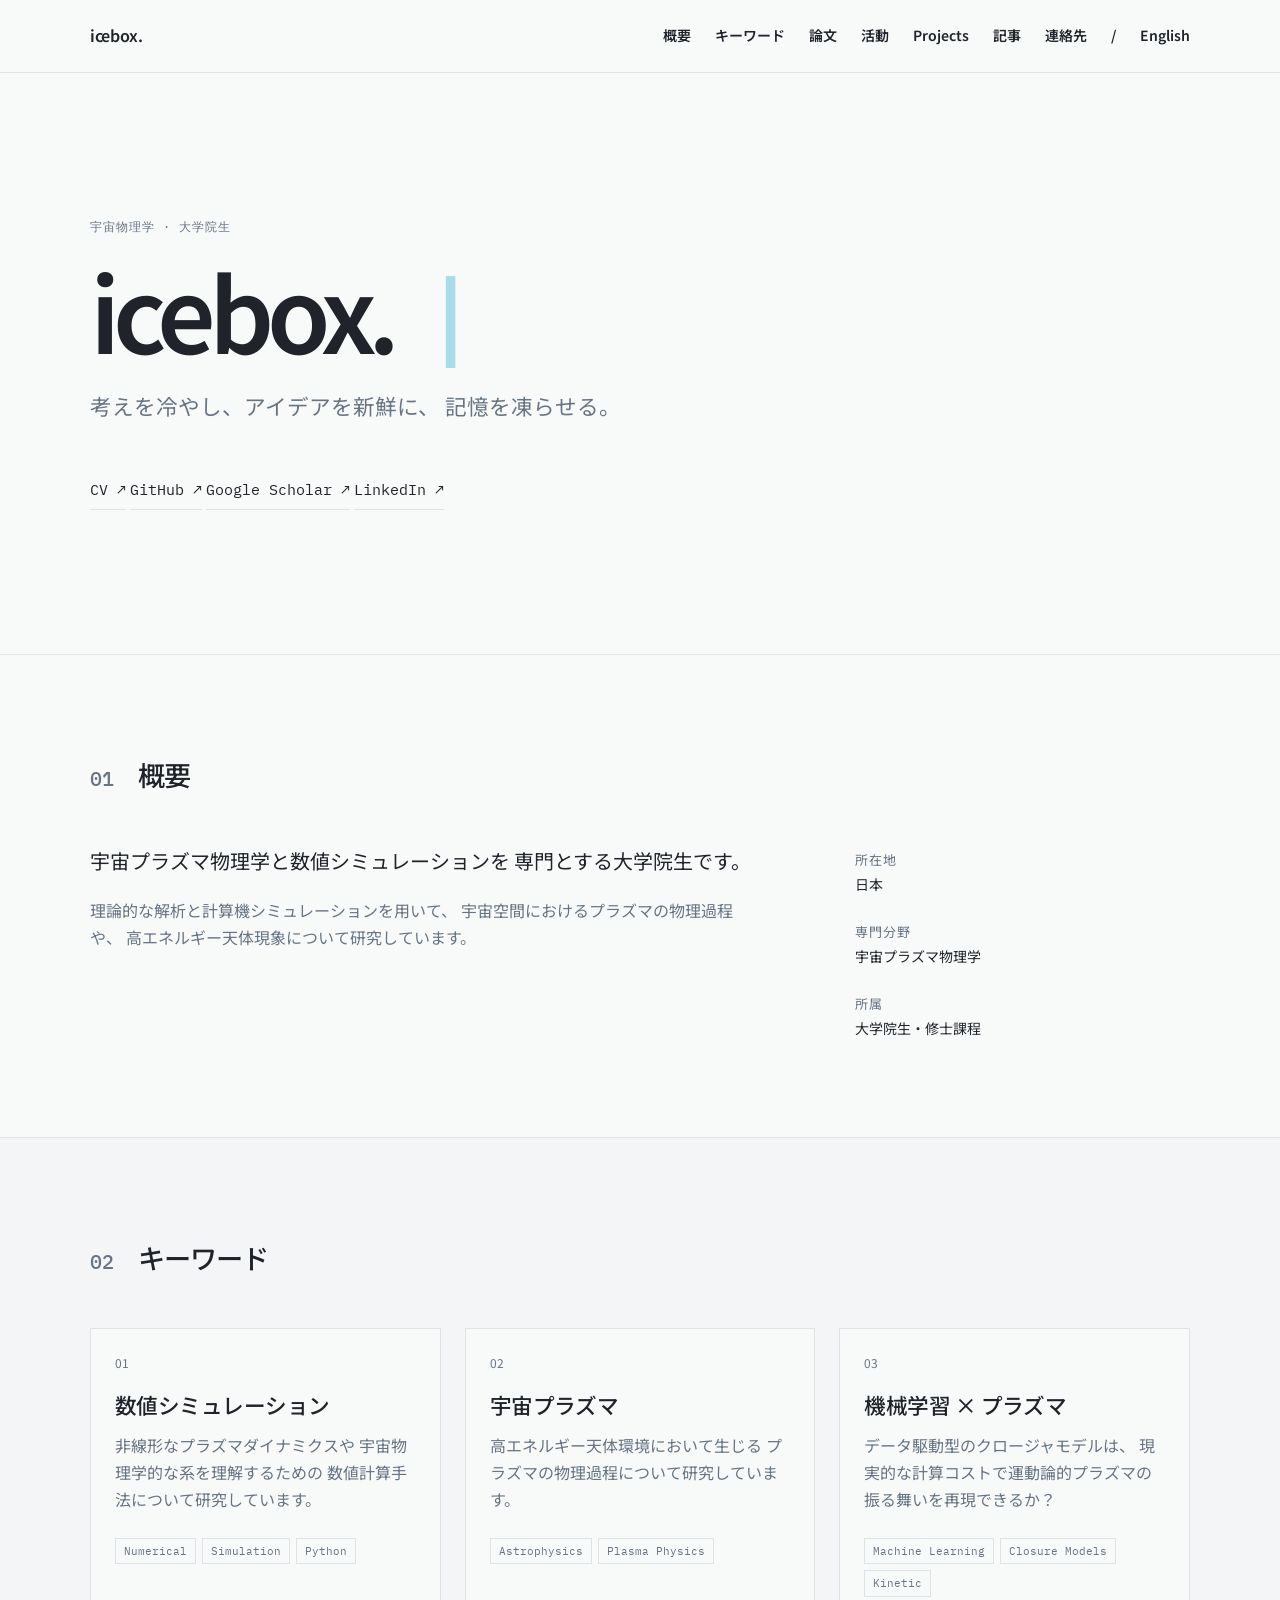
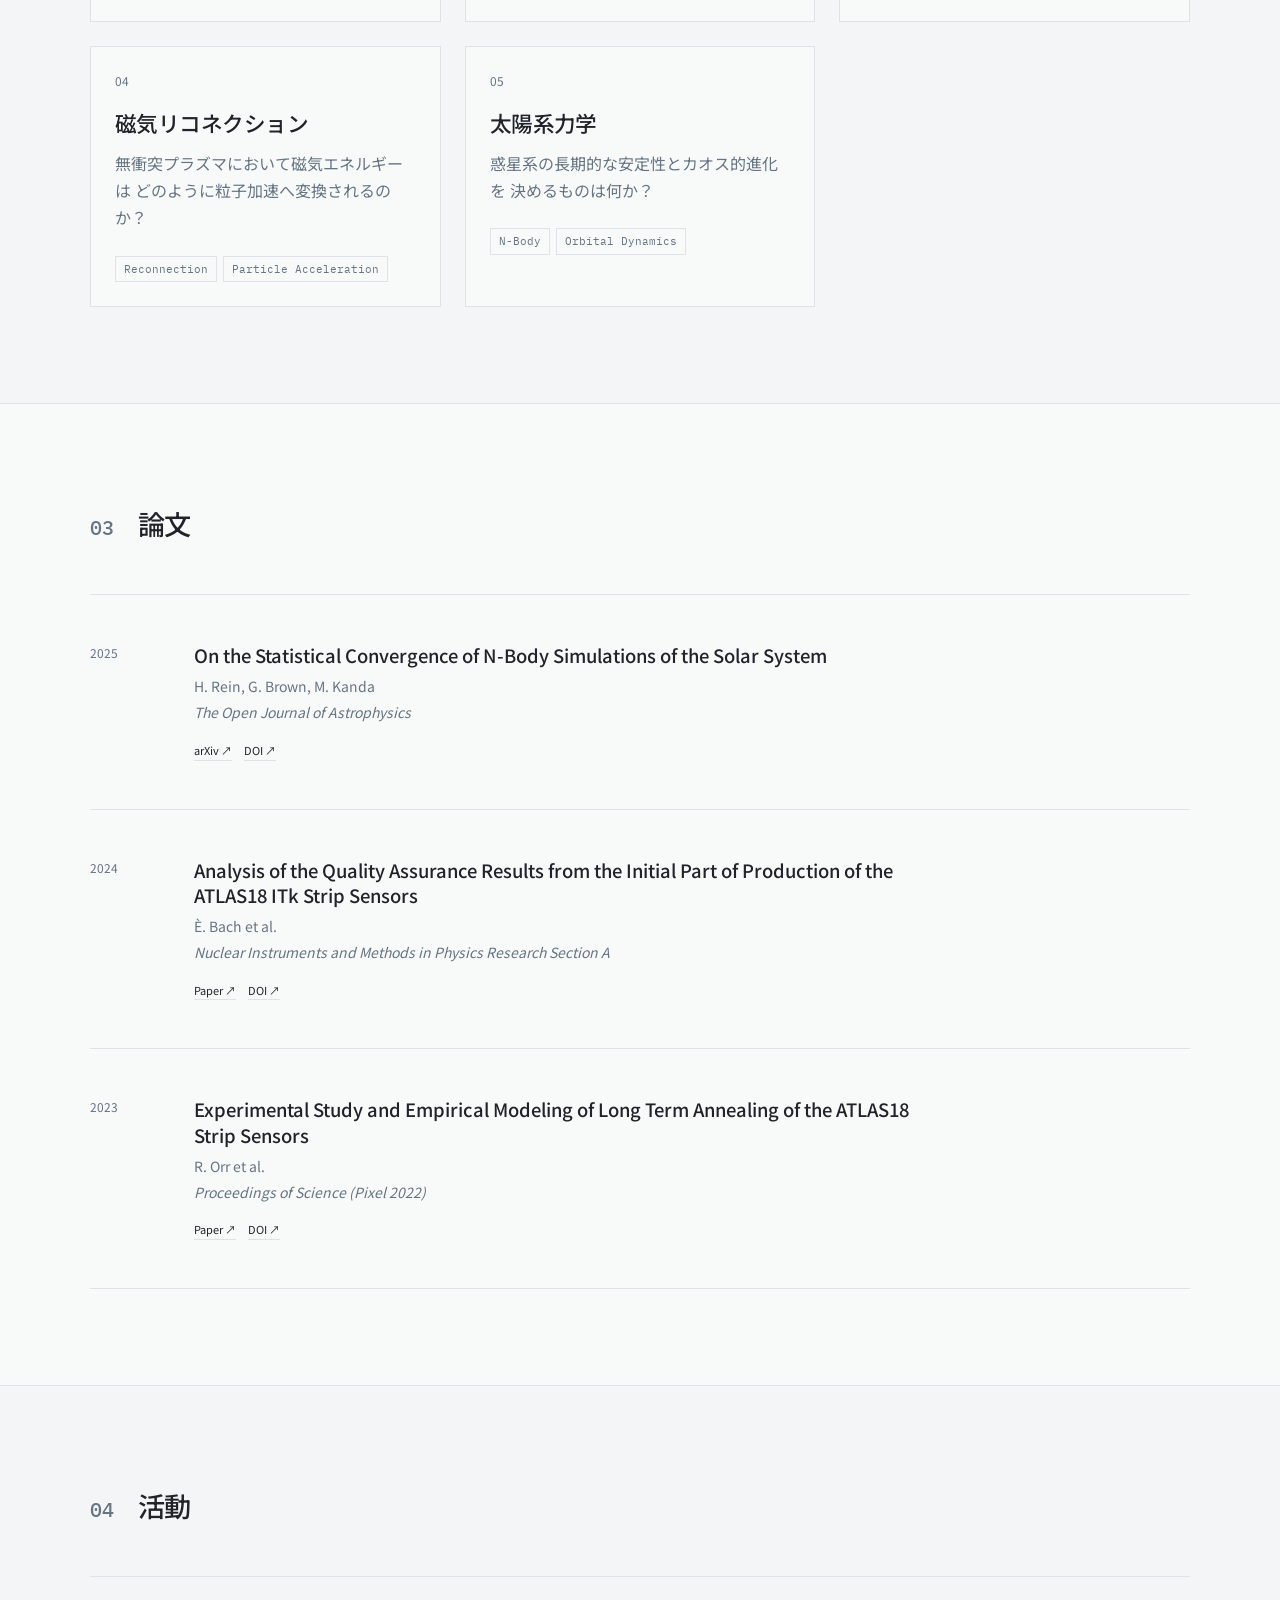
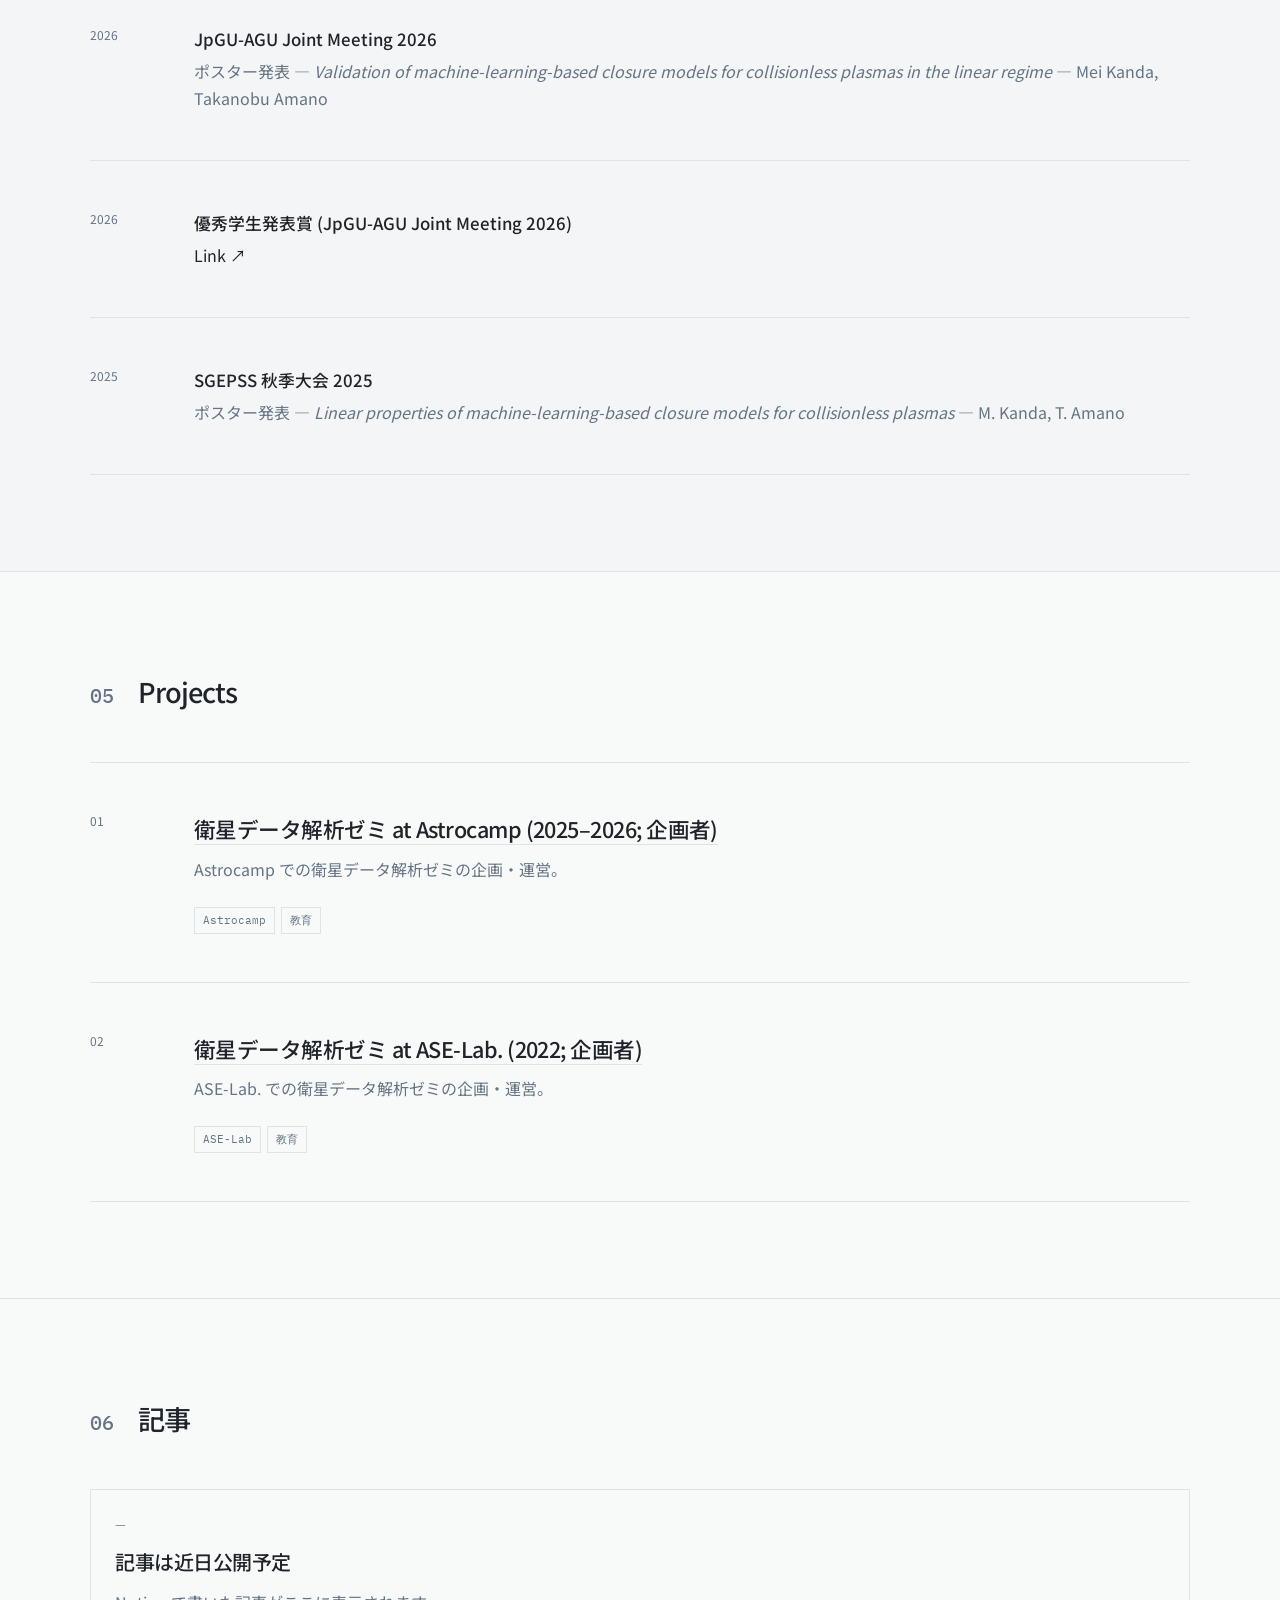
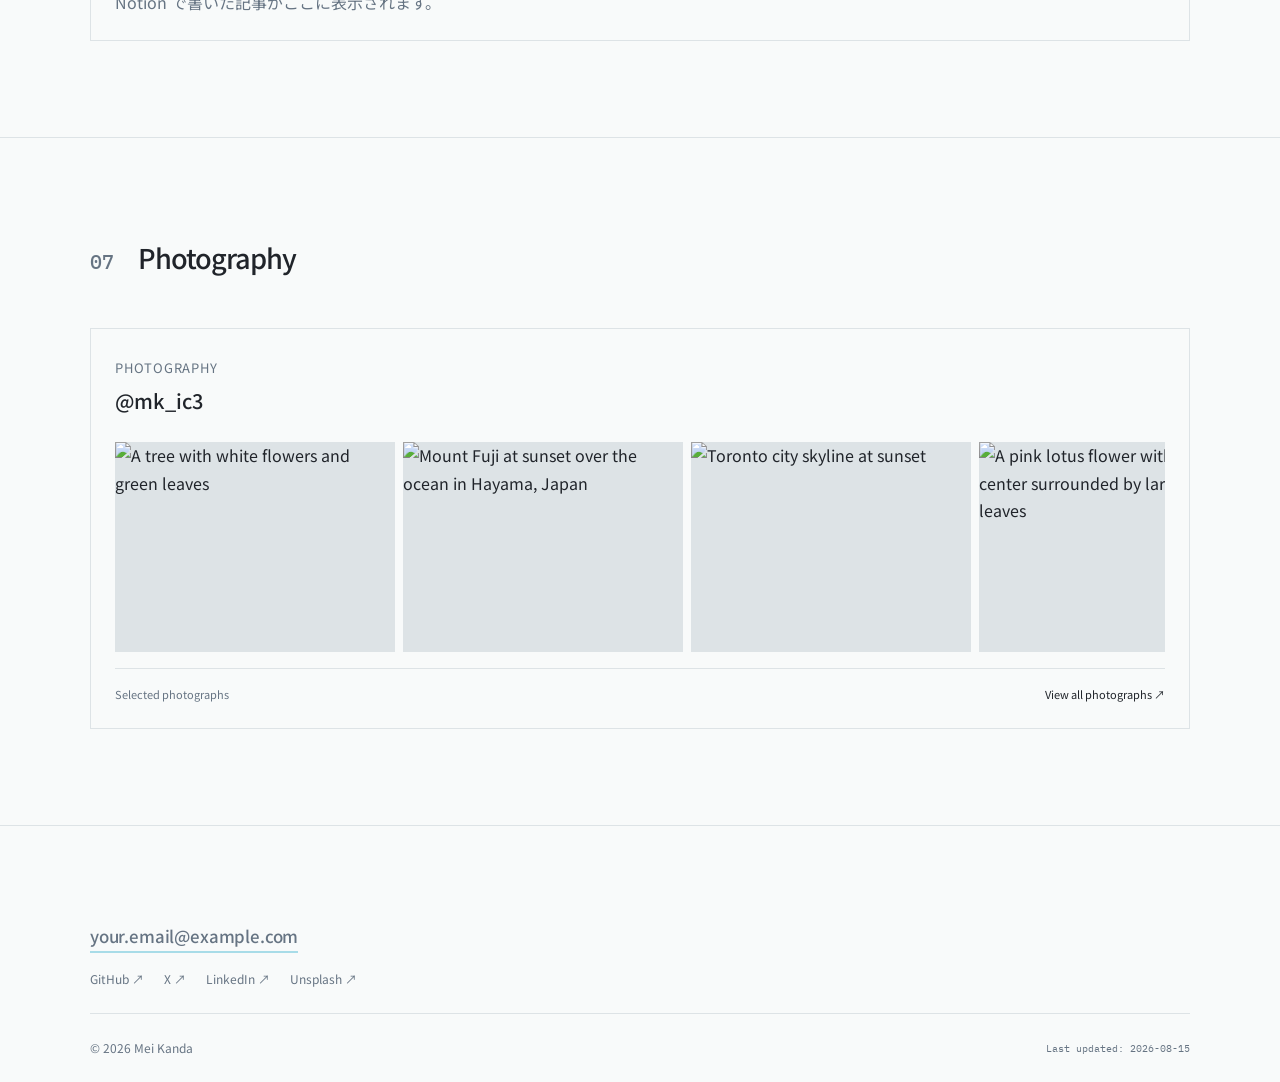
==== commit c4477ca1: "feat: rebrand homepage hero to icebox. with blinking caret in index.html, jp/index.html and style.cs" ====
--- a/jp/index.html
+++ b/jp/index.html
@@ -9,11 +9,11 @@
         content="width=device-width, initial-scale=1.0"
     >
 
-    <title>(ice)^3's on dev</title>
+    <title>icebox. — (ice)^3</title>
 
     <meta
         name="description"
-        content="Your Nameの研究・論文・学会発表・活動などを紹介する個人ウェブサイトです。"
+        content="研究・論文・学会発表・活動などを紹介する個人ウェブサイトです。"
     >
 
     <!-- Google Fonts -->
@@ -40,7 +40,7 @@
         <div class="container header-inner">
 
             <a href="./" class="site-name">
-                (ice)^3 on dev
+                icebox.
             </a>
 
             <nav class="site-nav" aria-label="メインナビゲーション">
@@ -77,13 +77,13 @@
                     宇宙物理学 · 大学院生
                 </p>
 
-                <h1>
-                    Welcome to <br> (ice)^3 on dev
+                <h1 class="site-title">
+                    icebox.
                 </h1>
 
                 <p class="hero-description">
-                    宇宙プラズマ物理学、数値シミュレーション、
-                    および高エネルギー天体現象について研究しています。
+                    考えを冷やし、アイデアを新鮮に、
+                    記憶を凍らせる。
                 </p>
 
                 <div class="hero-links">
--- a/style.css
+++ b/style.css
@@ -218,6 +218,48 @@
 
 
 /* =========================================================
+   HERO TITLE / CARET
+   ========================================================= */
+
+.site-title {
+    display: inline-block;
+}
+
+.site-title::after {
+    content: "|";
+
+    display: inline-block;
+
+    margin-left: 0.1em;
+
+    color: var(--ice-blue);
+
+    font-family: var(--font-mono);
+    font-weight: 500;
+
+    animation: caret-blink 0.9s steps(1, end) infinite;
+}
+
+@keyframes caret-blink {
+    0%,
+    50% {
+        opacity: 1;
+    }
+
+    50.01%,
+    100% {
+        opacity: 0;
+    }
+}
+
+@media (prefers-reduced-motion: reduce) {
+    .site-title::after {
+        animation: none;
+    }
+}
+
+
+/* =========================================================
    SECTIONS
    ========================================================= */
 
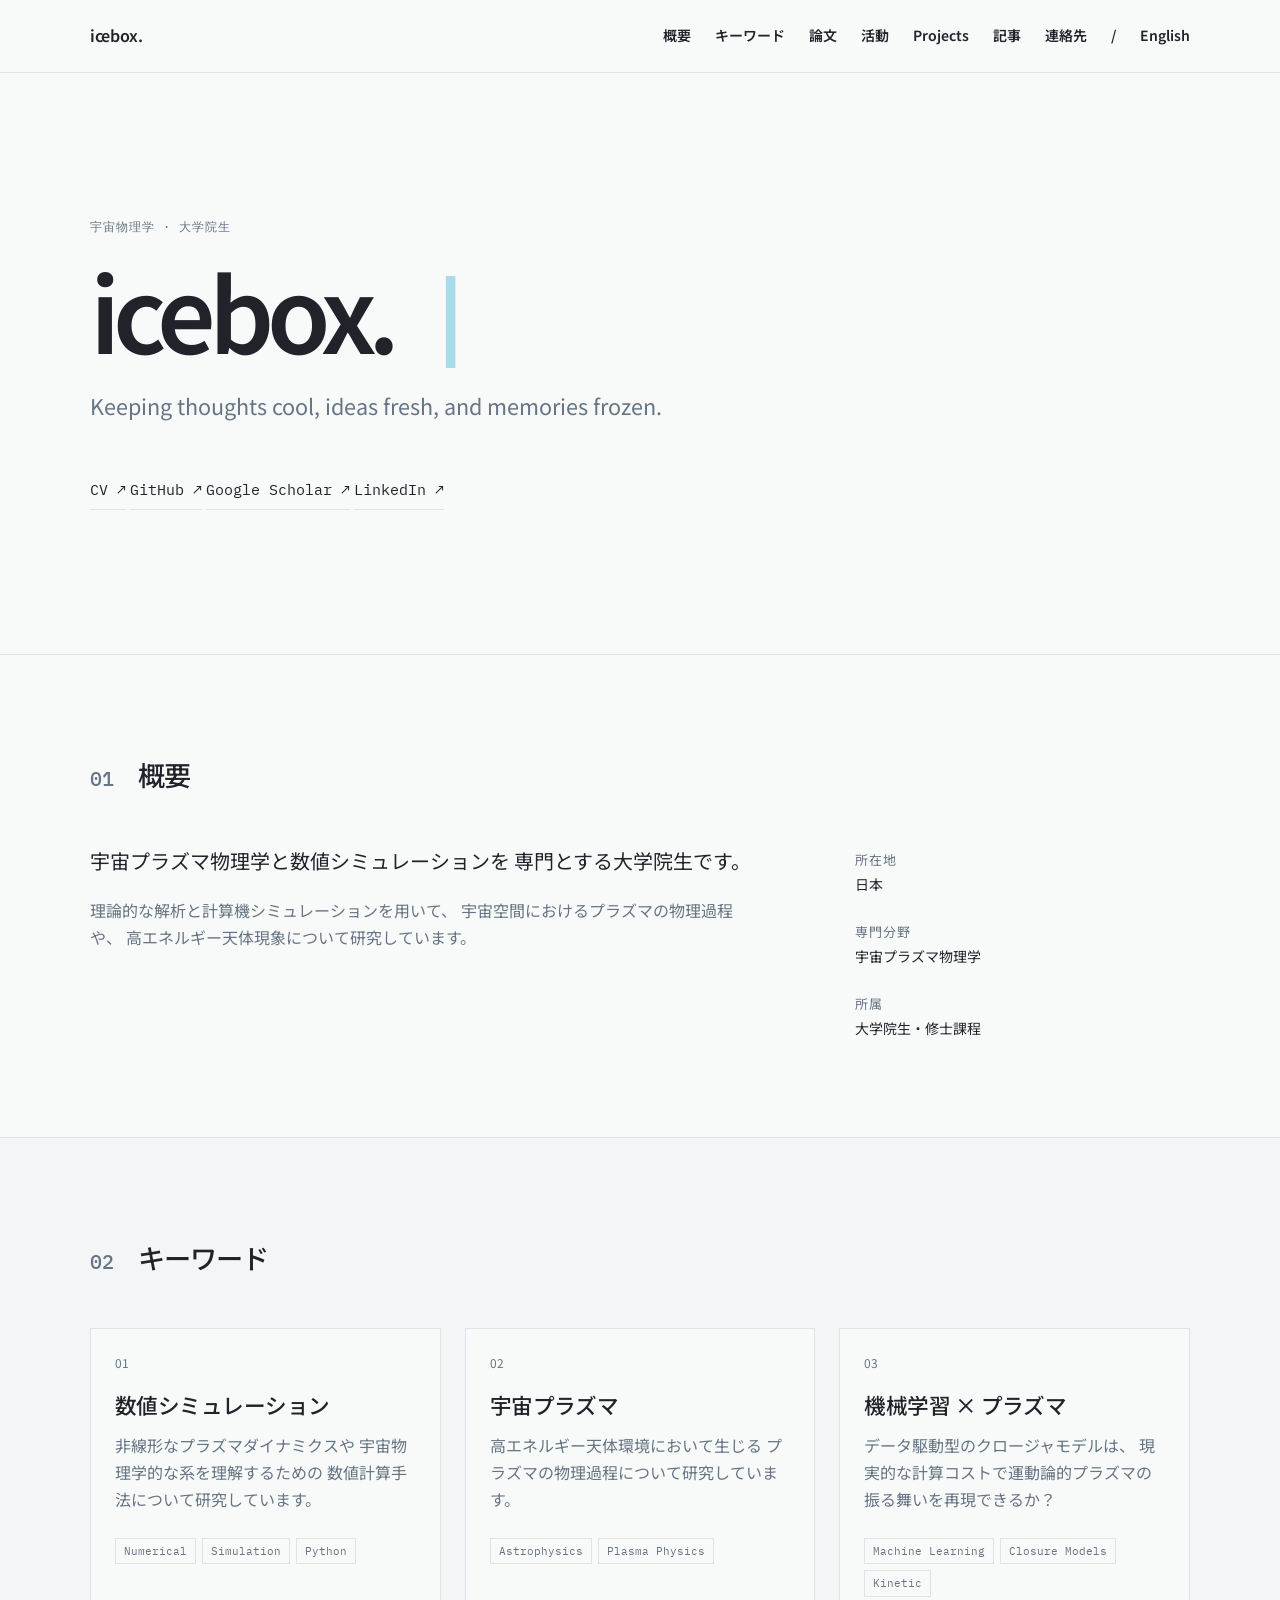
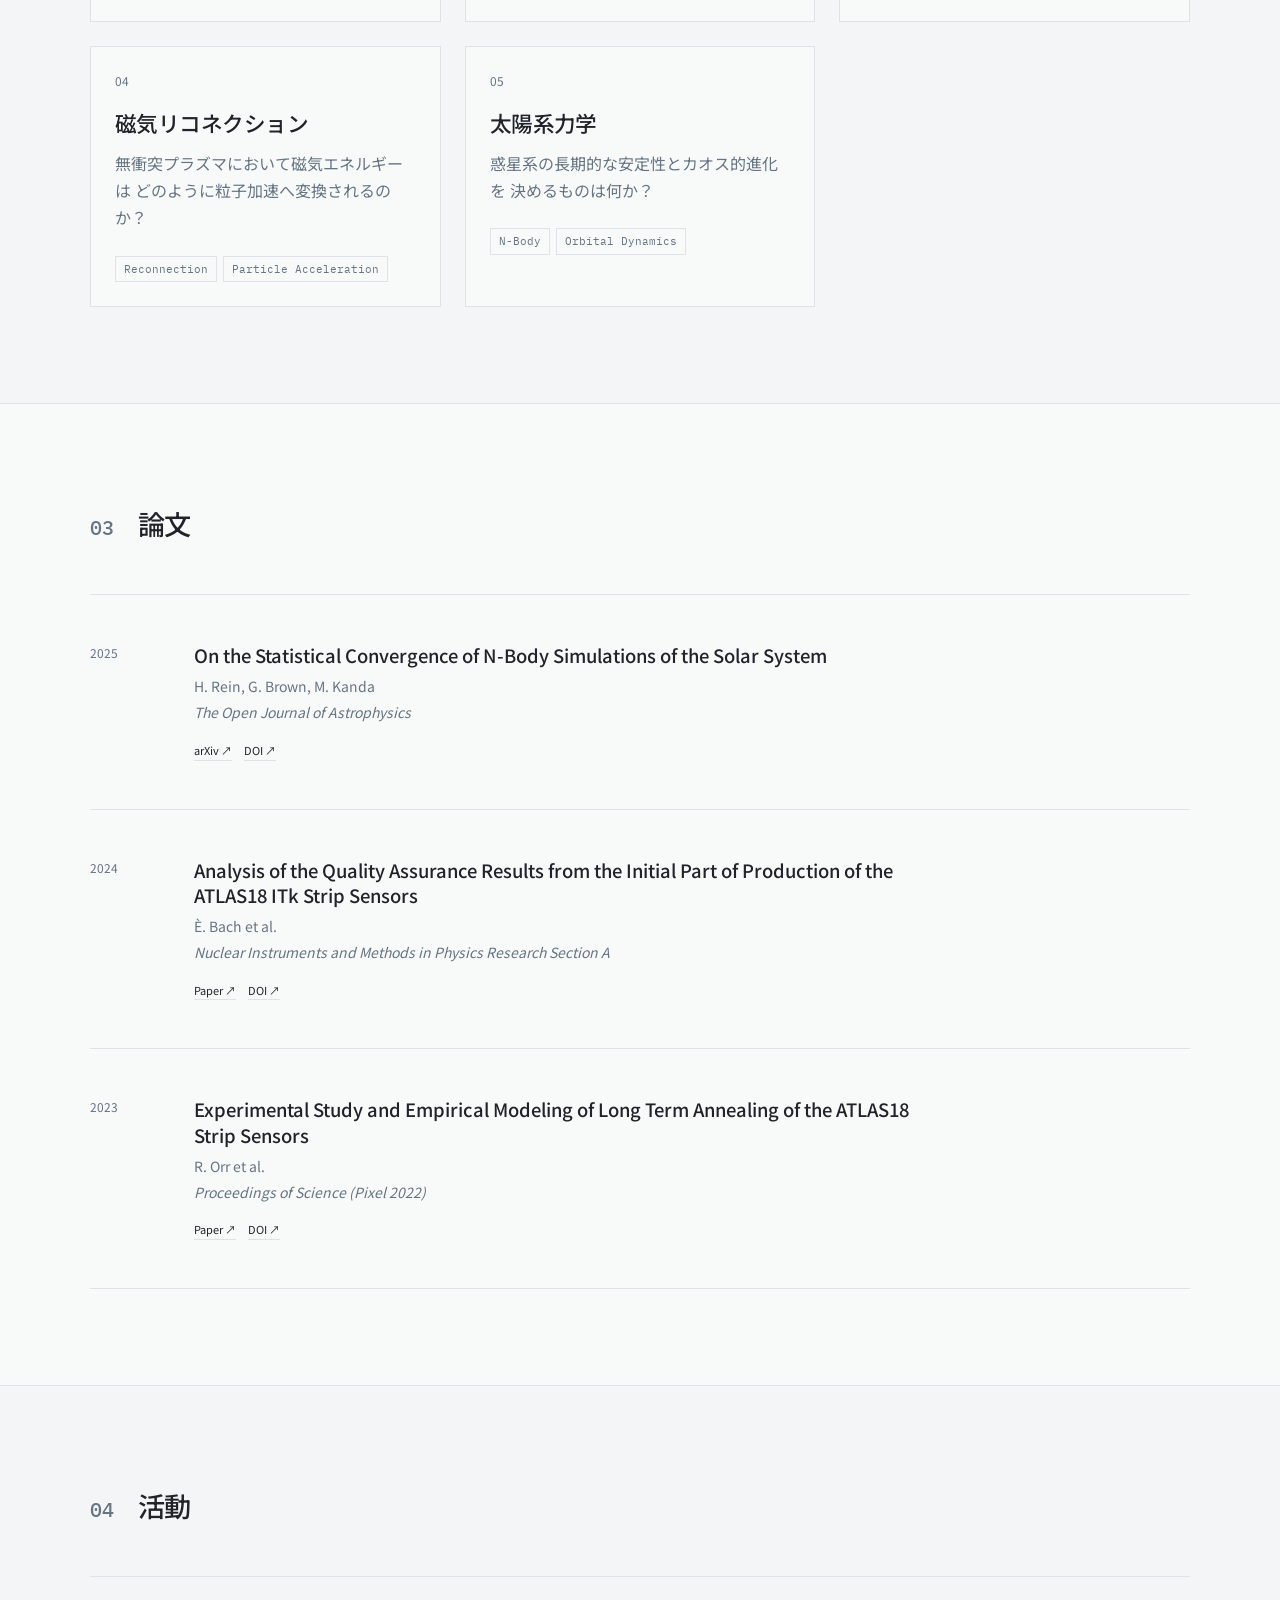
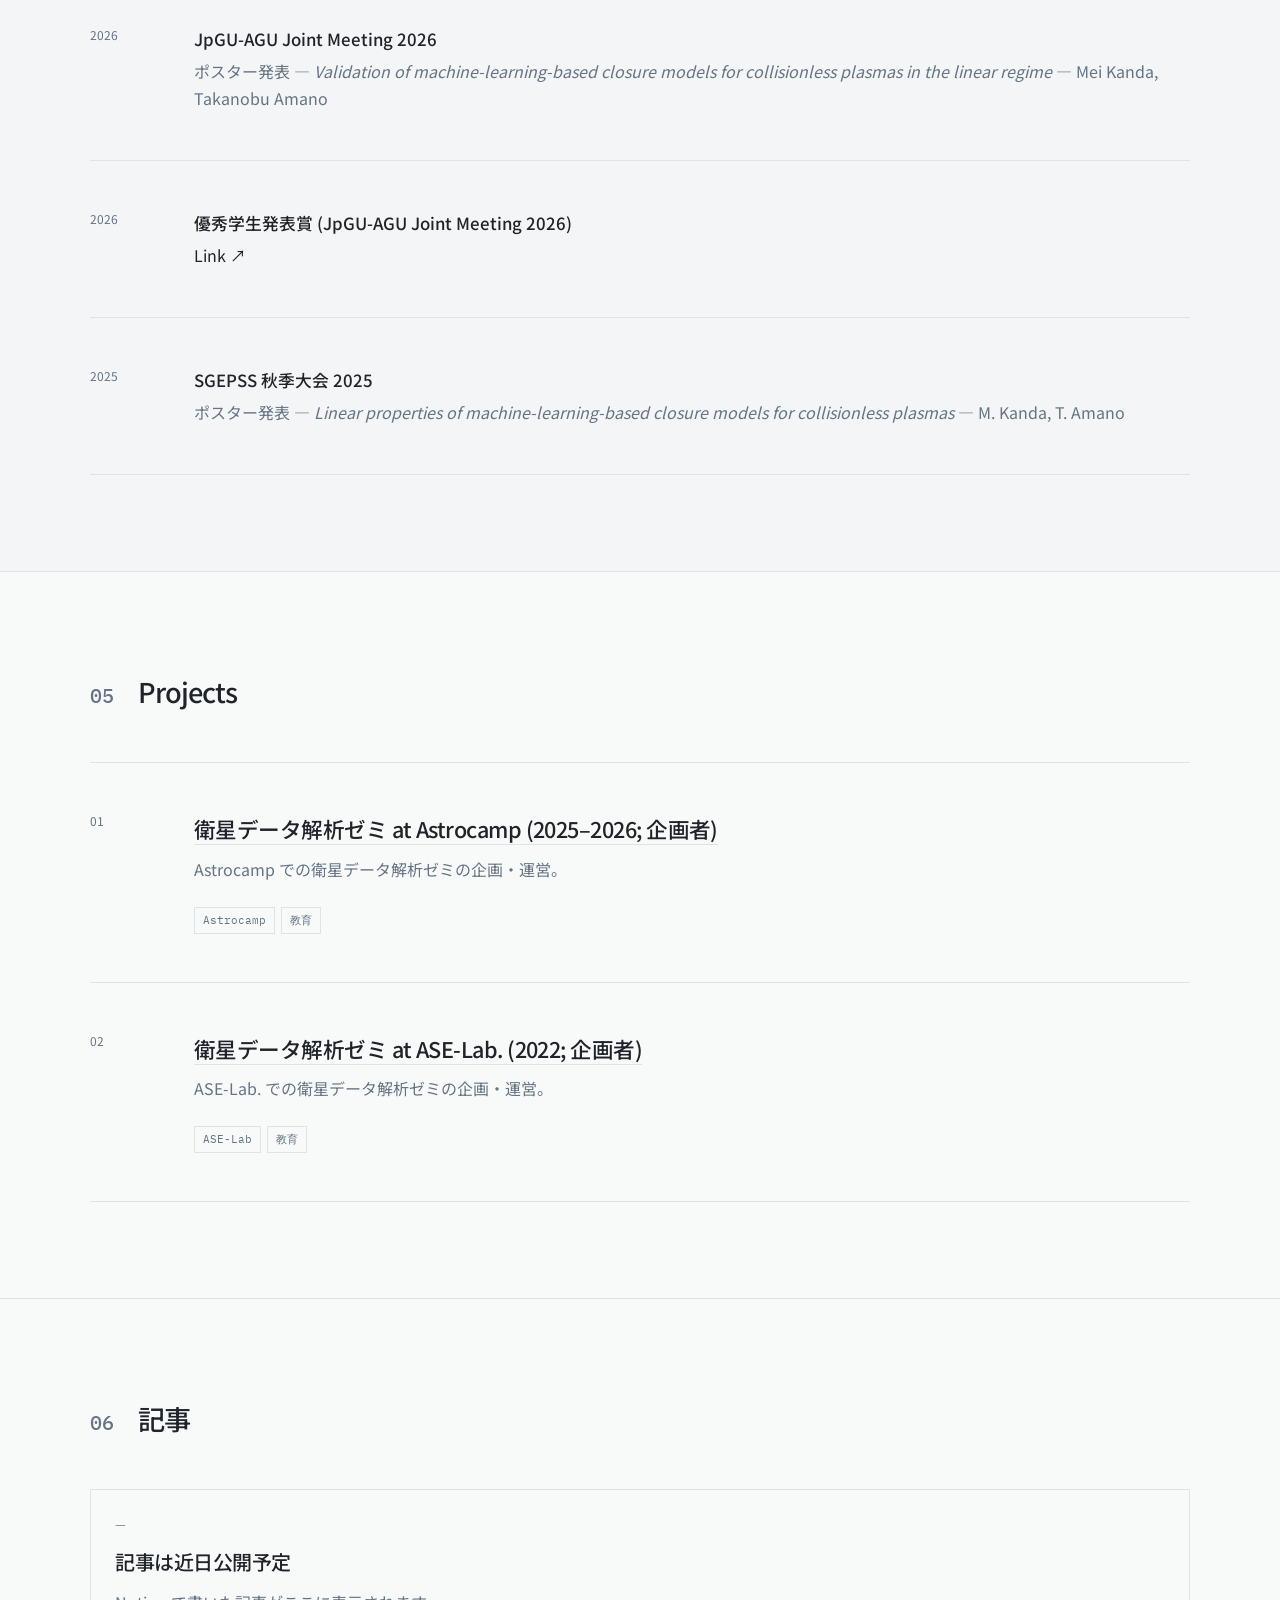
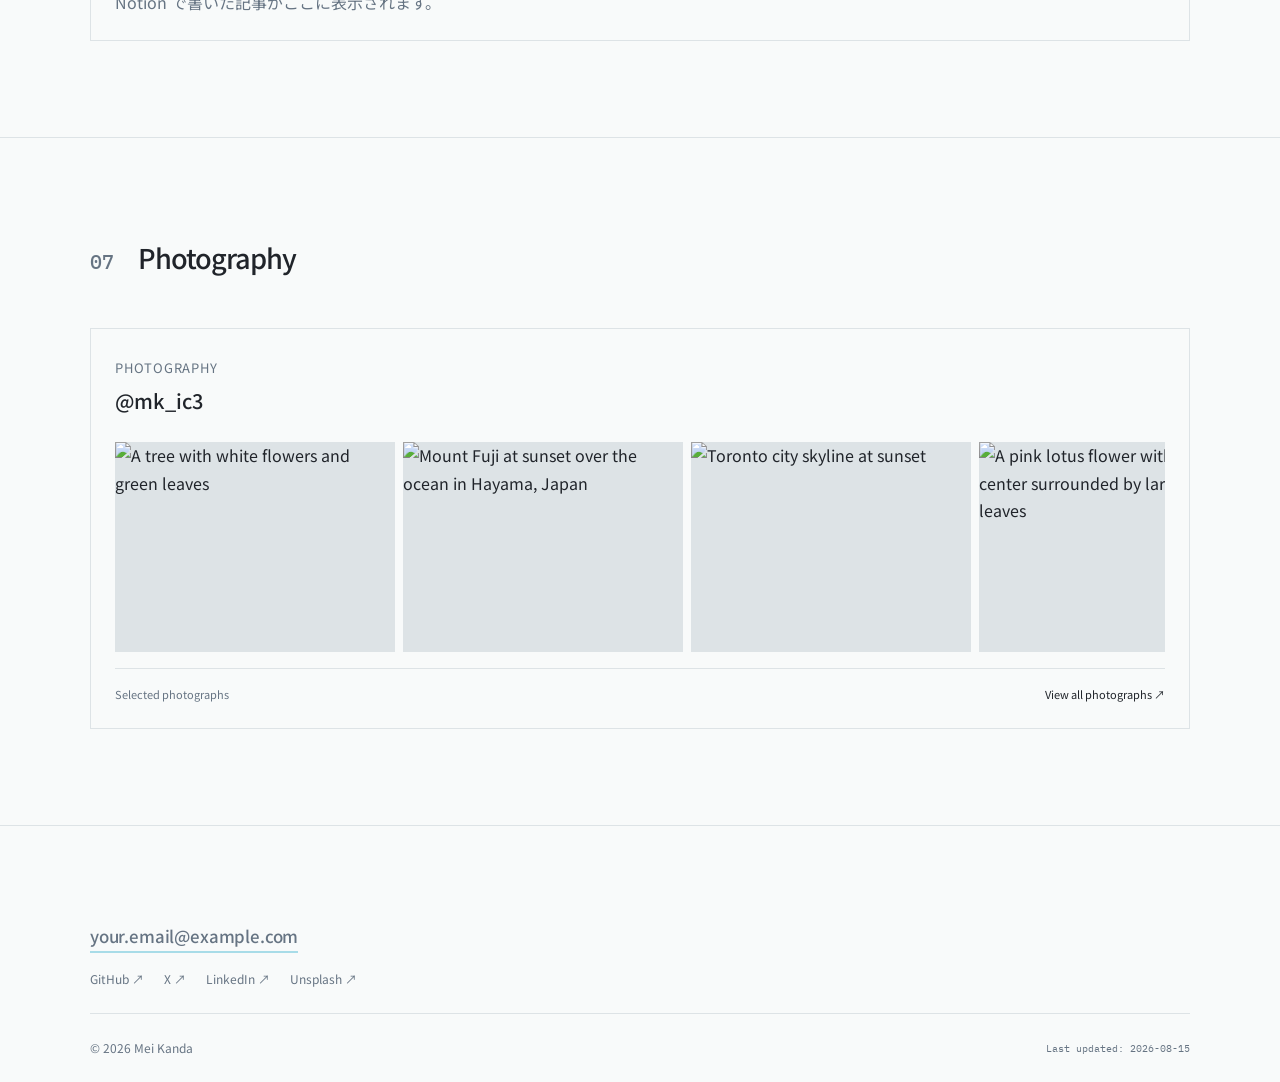
==== commit 0eaa1048: "feat: update hero description to English in jp/index.html" ====
--- a/jp/index.html
+++ b/jp/index.html
@@ -82,8 +82,7 @@
                 </h1>
 
                 <p class="hero-description">
-                    考えを冷やし、アイデアを新鮮に、
-                    記憶を凍らせる。
+                    Keeping thoughts cool, ideas fresh, and memories frozen.    <!-- keep this in English -->
                 </p>
 
                 <div class="hero-links">
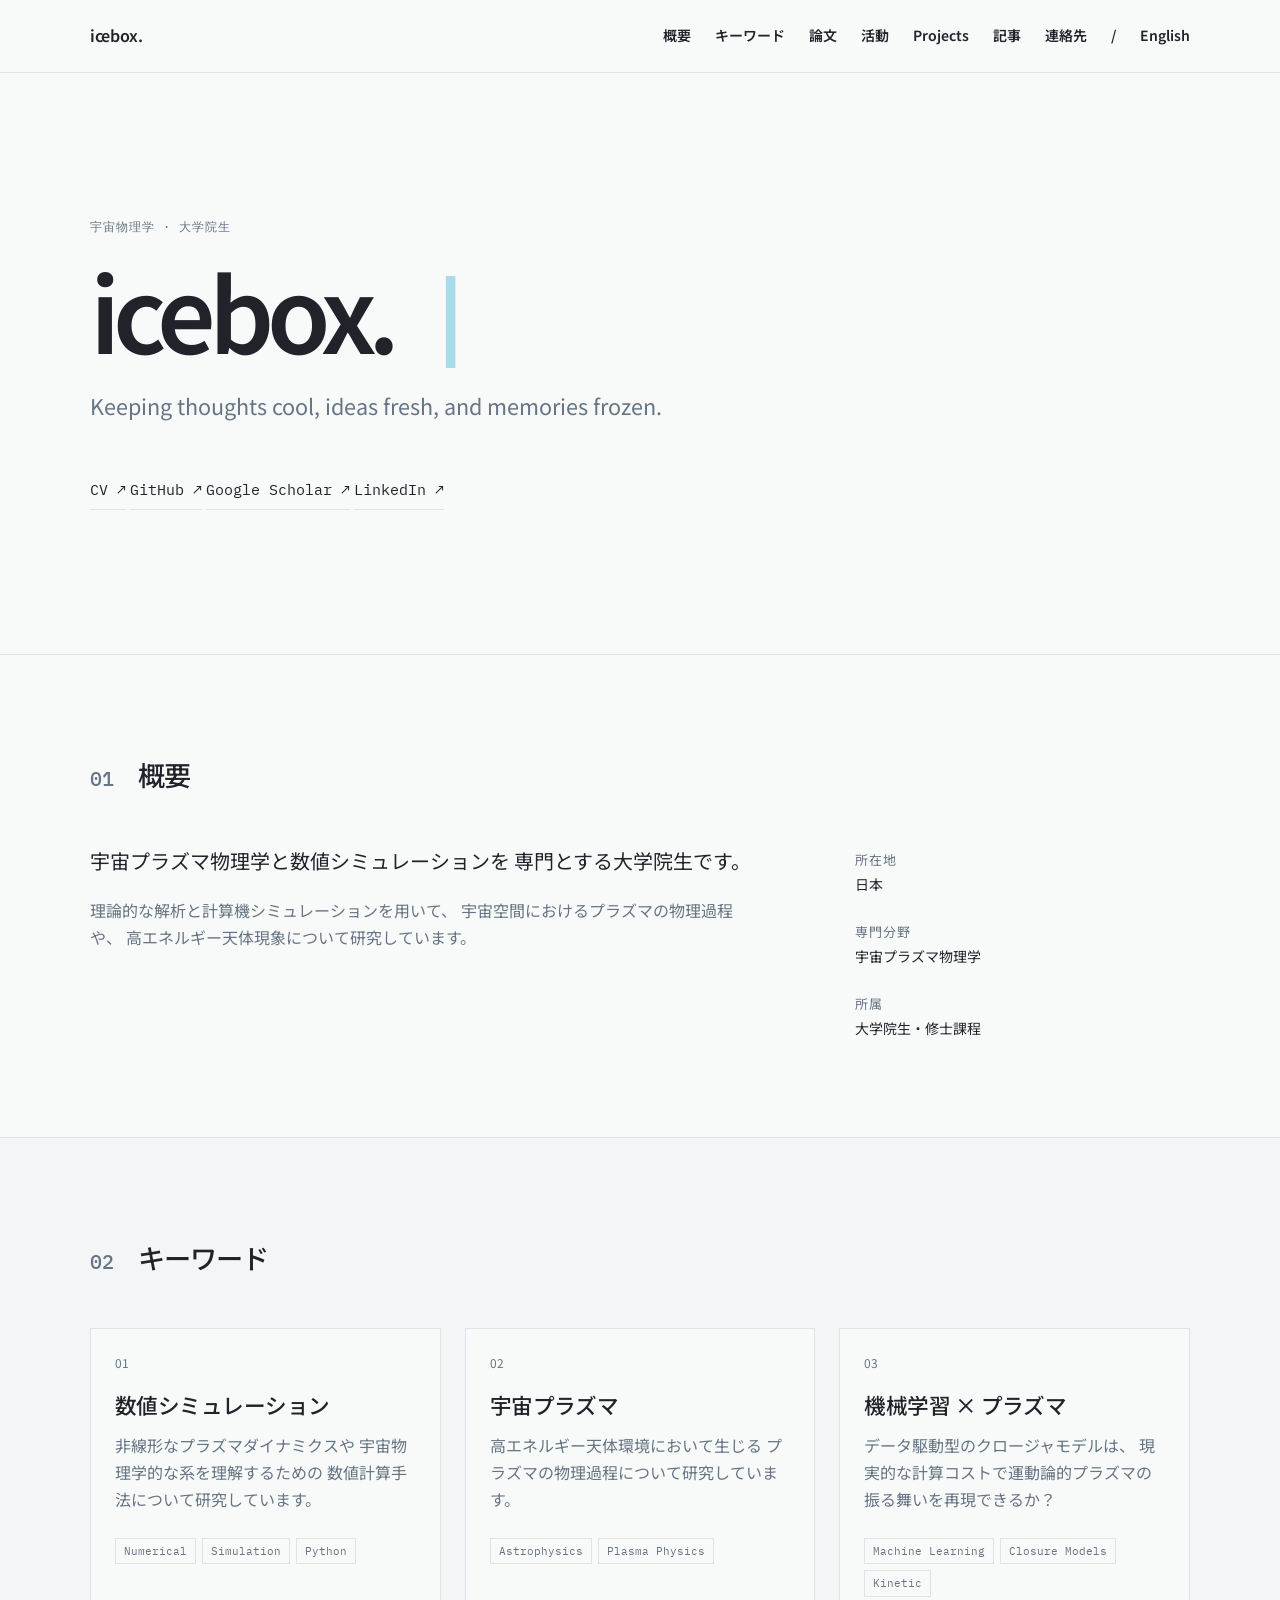
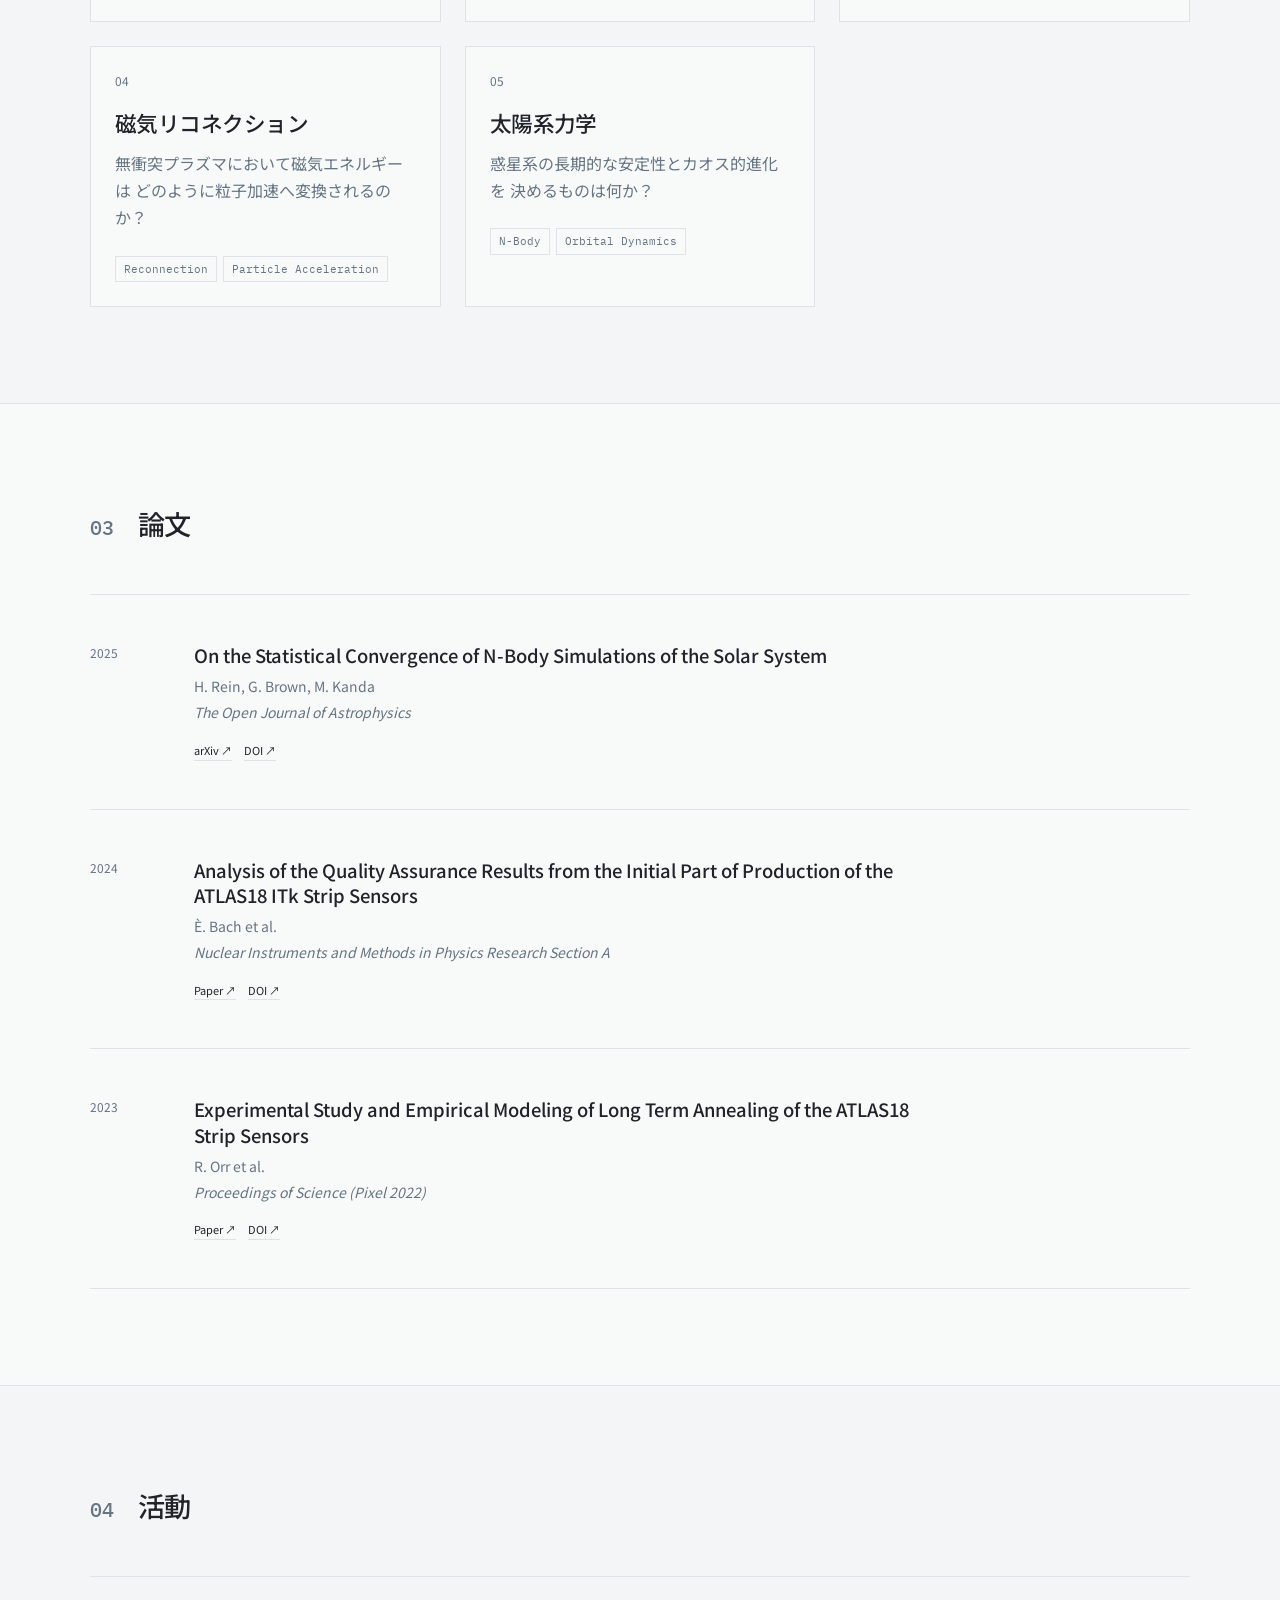
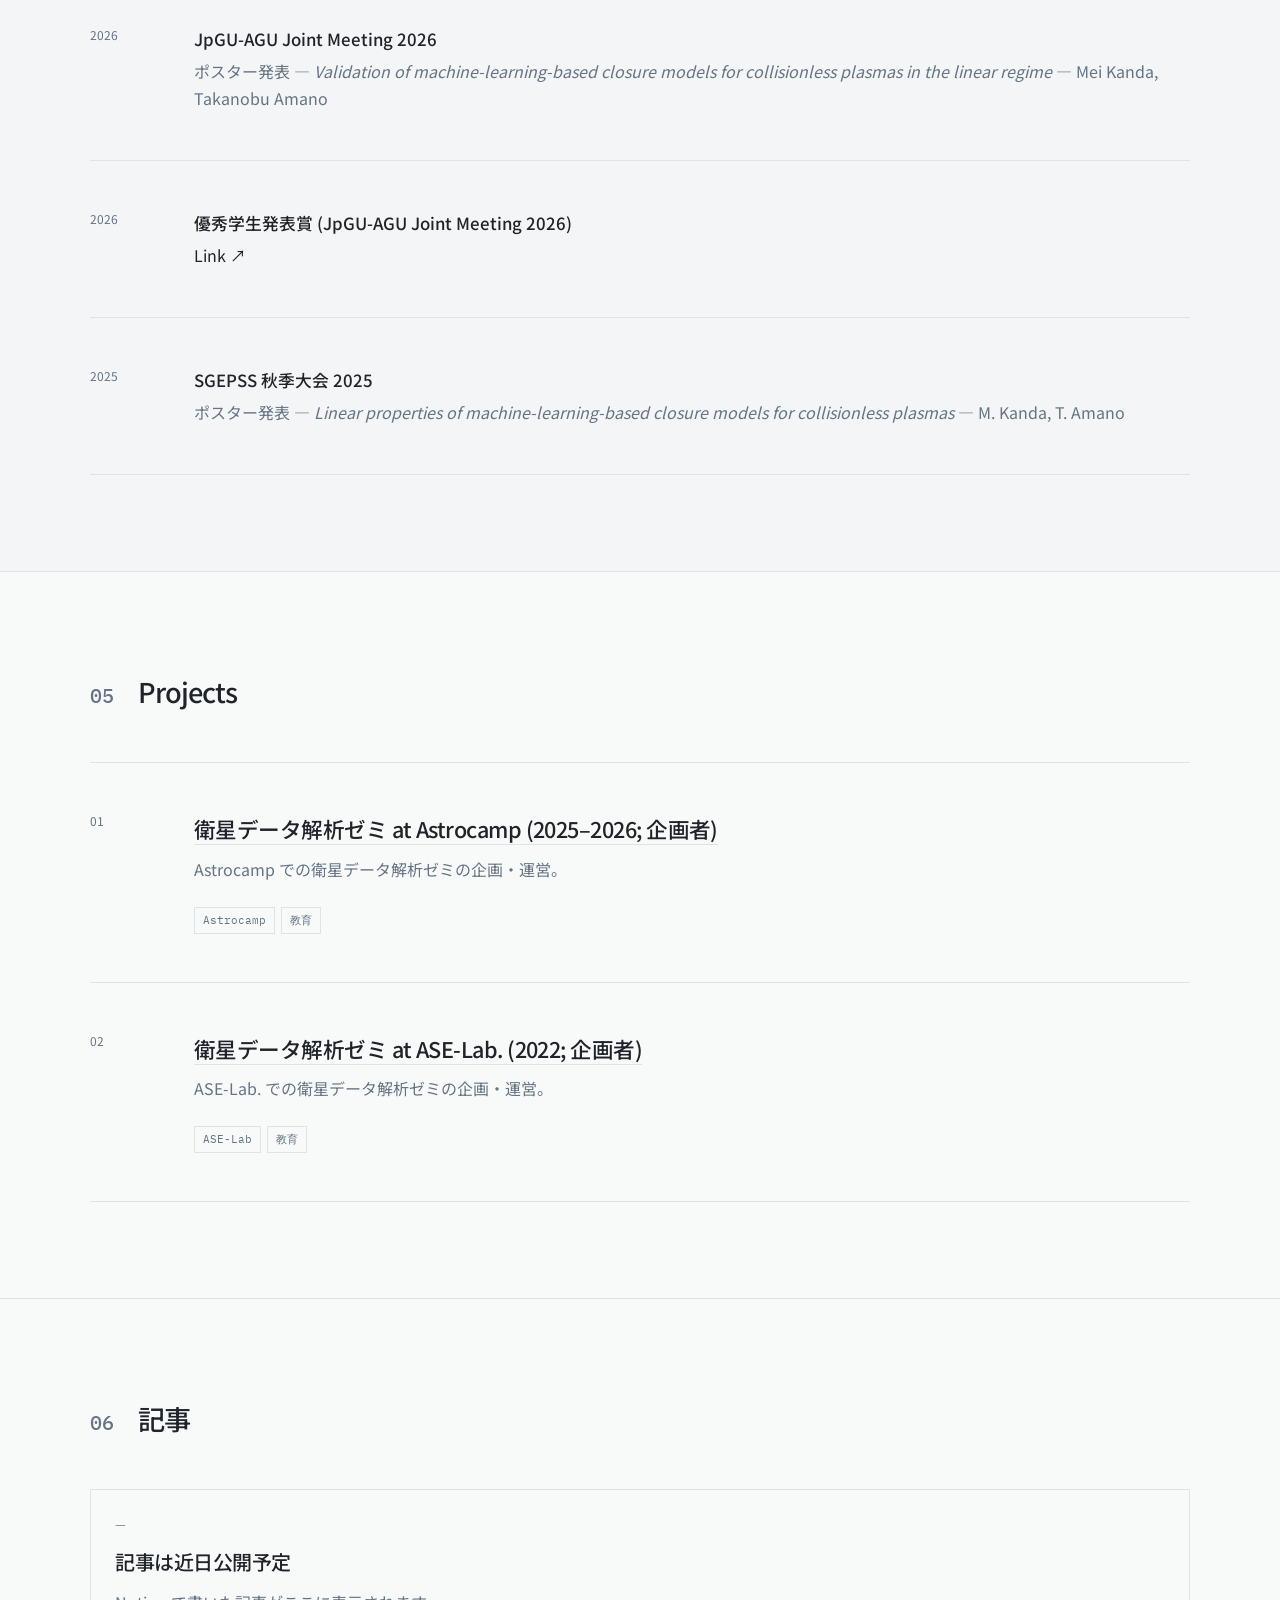
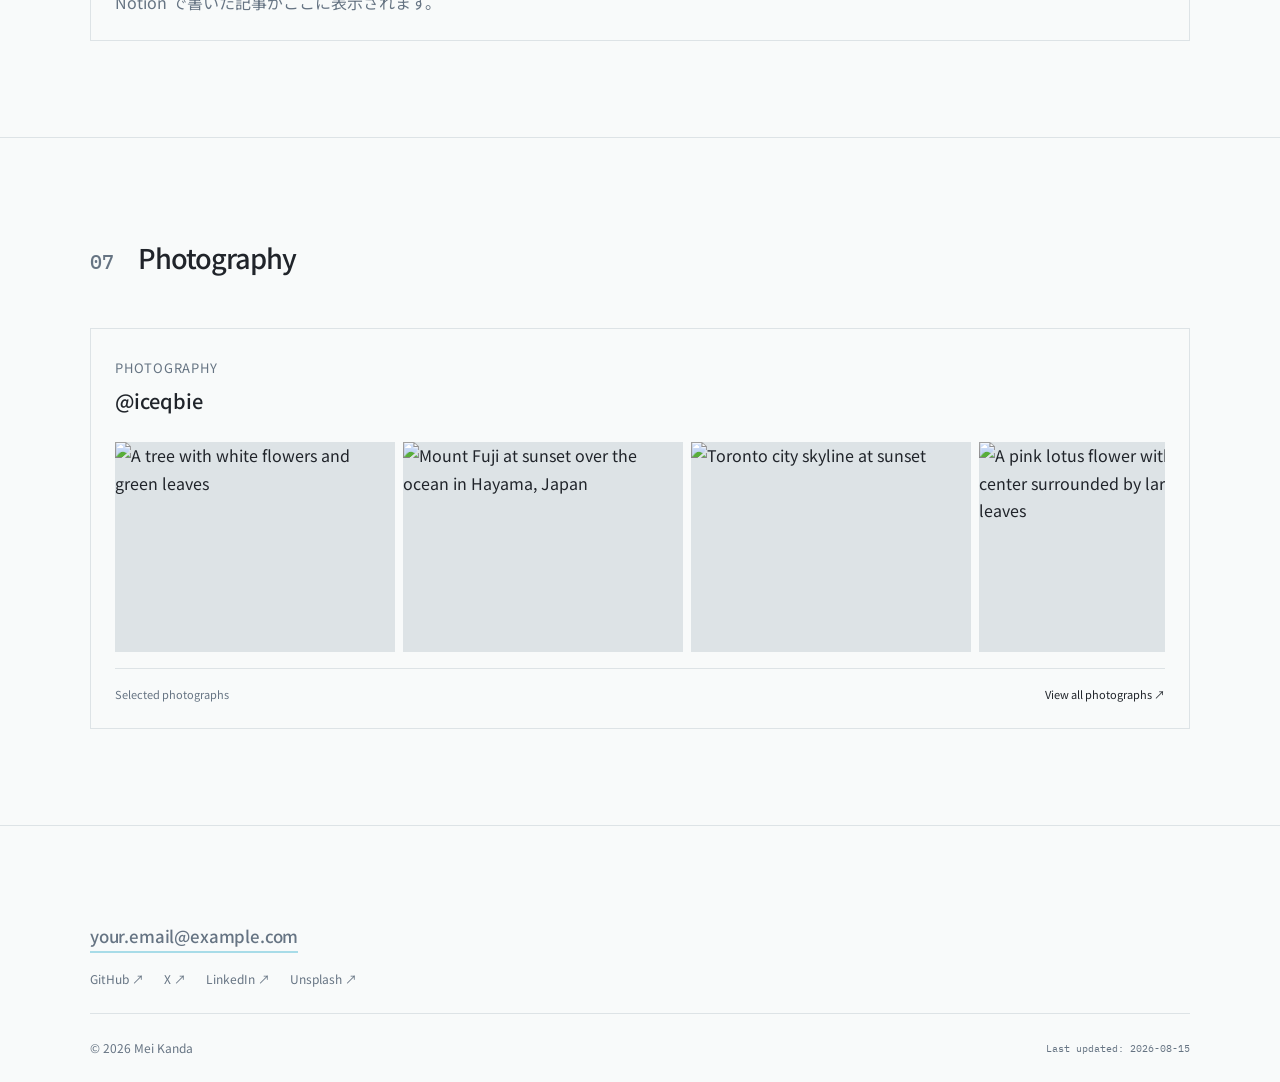
==== commit 280bd3f0: "Update social handles to iceqbie GitHub, X and Unsplash accounts were all renamed from mk-ic3 / ph_i" ====
--- a/jp/index.html
+++ b/jp/index.html
@@ -96,7 +96,7 @@
                     </a>
 
                     <a
-                        href="https://github.com/mk-ic3"
+                        href="https://github.com/iceqbie"
                         target="_blank"
                         rel="noopener noreferrer"
                     >
@@ -894,7 +894,7 @@
                             </span>
 
                             <h3>
-                                @mk_ic3
+                                @iceqbie
                             </h3>
                         </div>
 
@@ -1016,7 +1016,7 @@
                         </span>
 
                         <a
-                            href="https://unsplash.com/@mk_ic3"
+                            href="https://unsplash.com/@iceqbie"
                             target="_blank"
                             rel="noopener noreferrer"
                         >
@@ -1054,7 +1054,7 @@
                 <div class="social-links">
 
                     <a
-                        href="https://github.com/mk-ic3"
+                        href="https://github.com/iceqbie"
                         target="_blank"
                         rel="noopener noreferrer"
                     >
@@ -1062,7 +1062,7 @@
                     </a>
 
                     <a
-                        href="https://x.com/ph_ic3"
+                        href="https://x.com/iceqbie"
                         target="_blank"
                         rel="noopener noreferrer"
                     >
@@ -1078,7 +1078,7 @@
                     </a>
 
                     <a
-                        href="https://unsplash.com/@mk_ic3"
+                        href="https://unsplash.com/@iceqbie"
                         target="_blank"
                         rel="noopener noreferrer"
                     >
